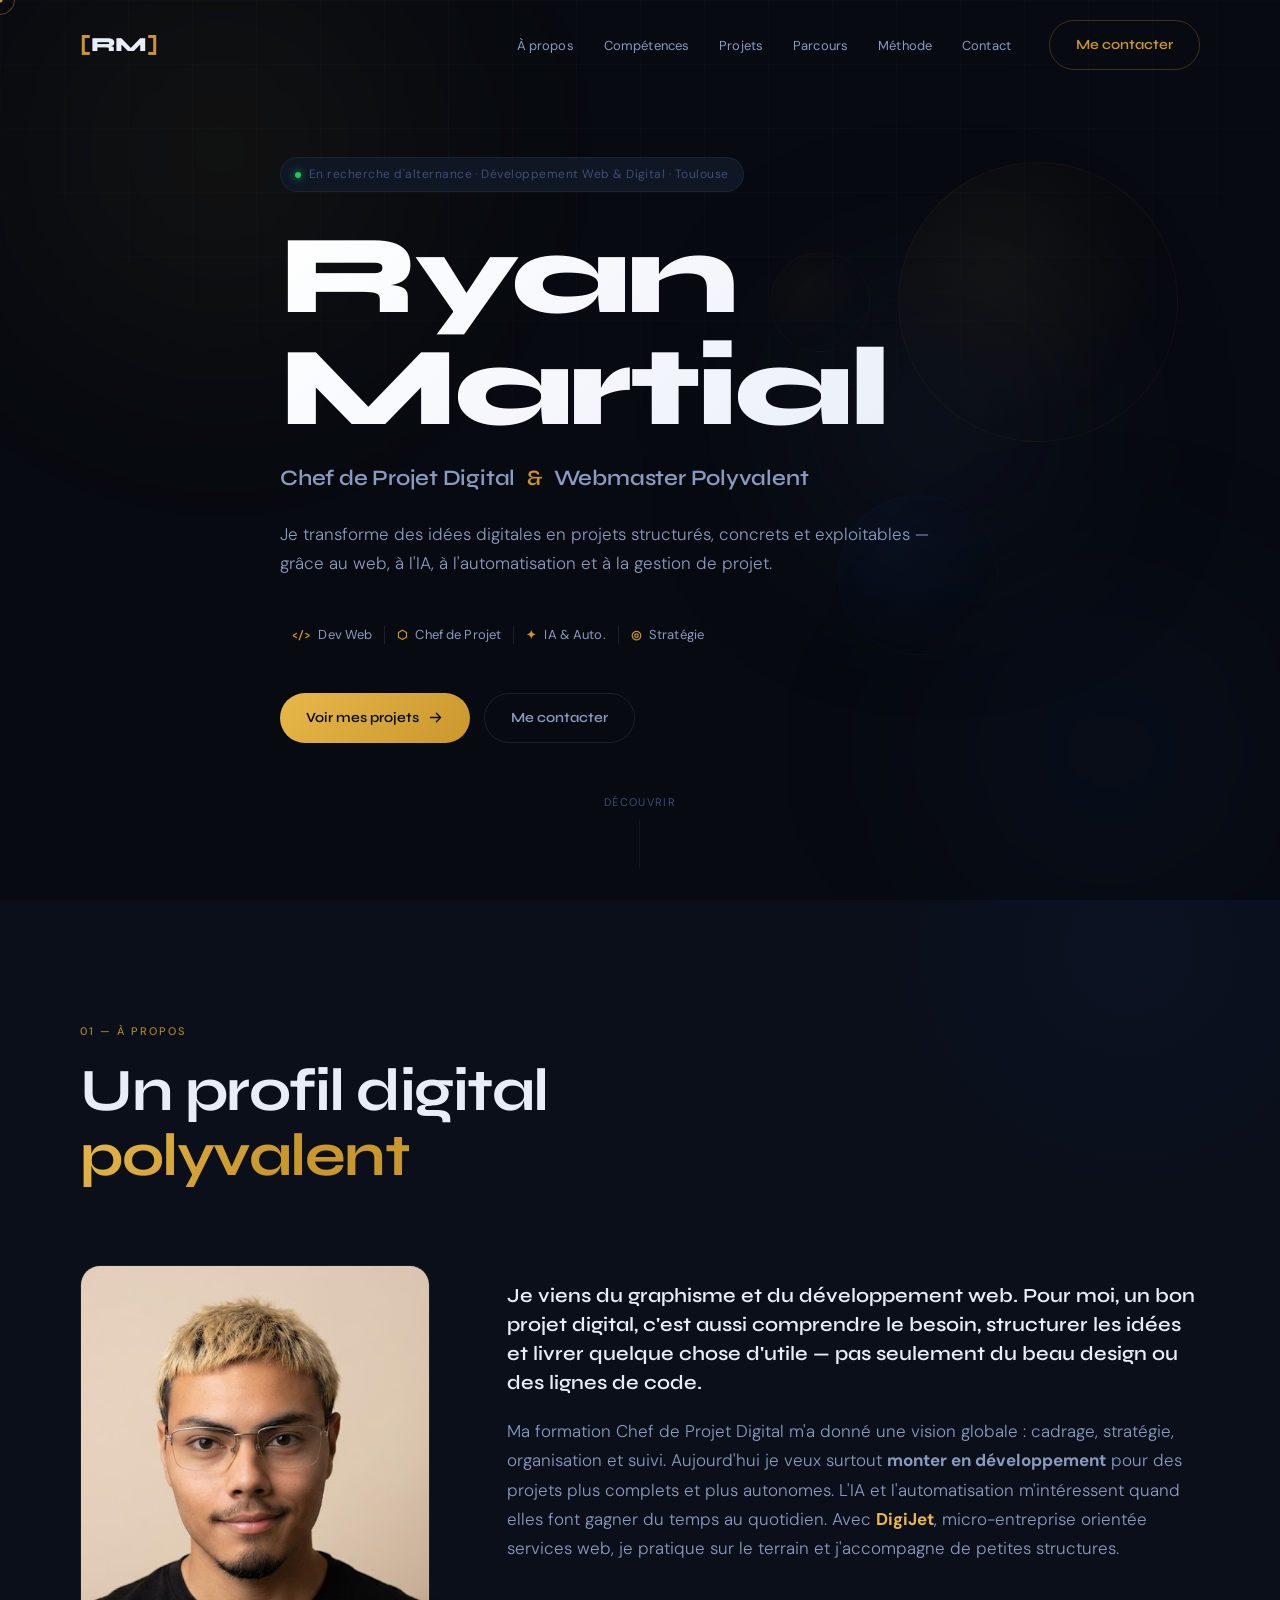
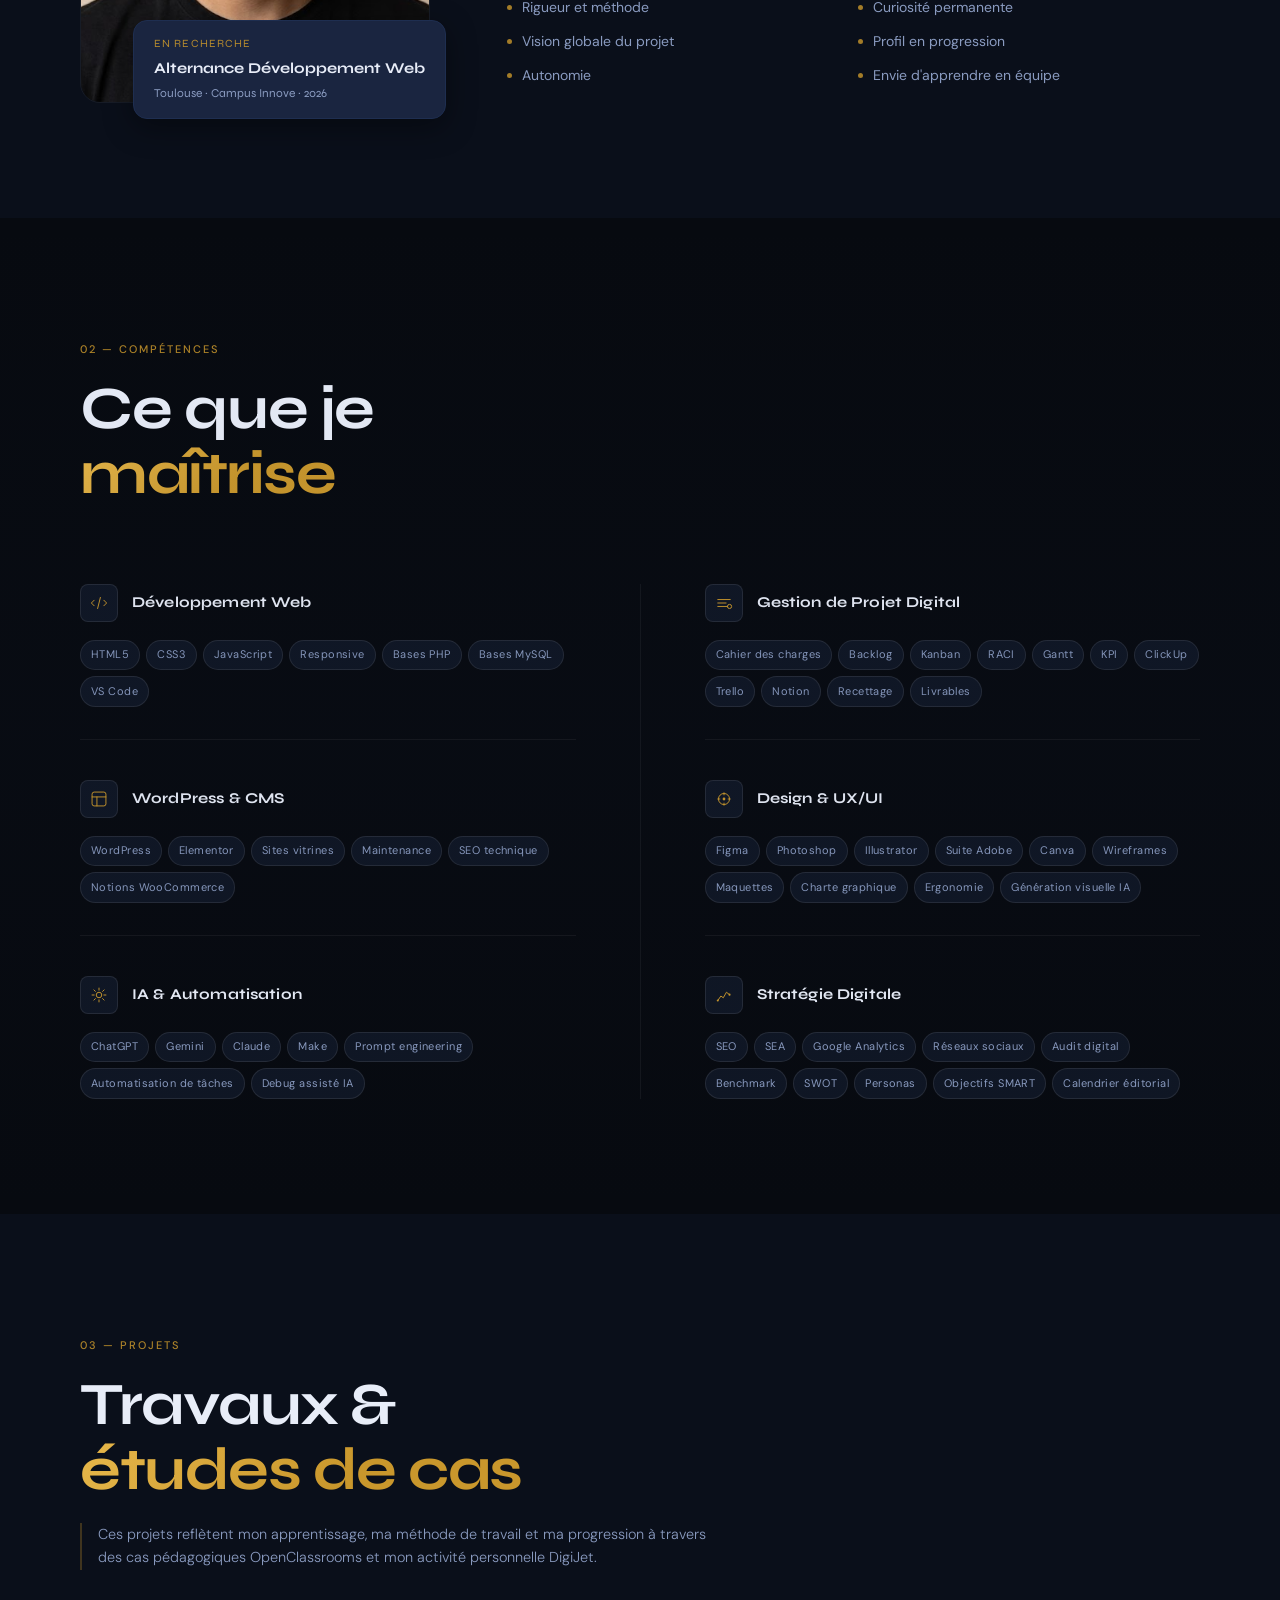
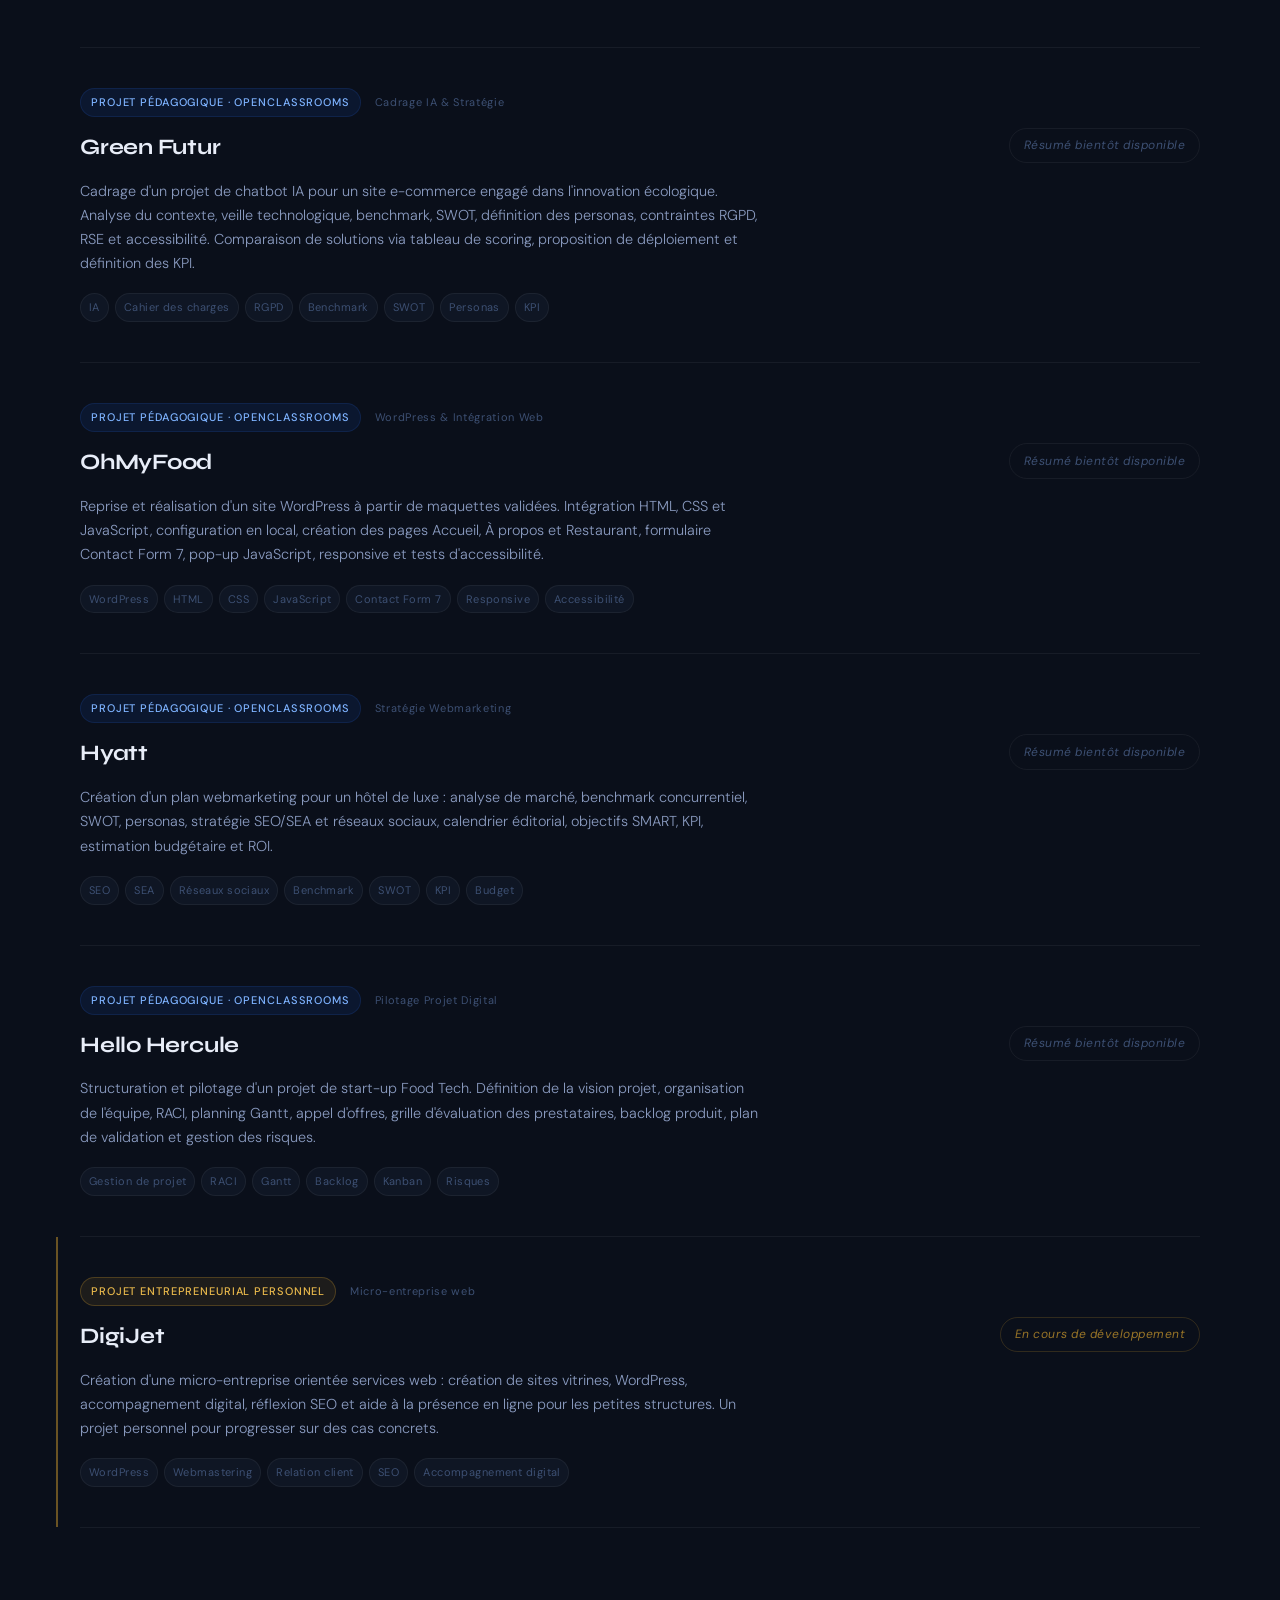
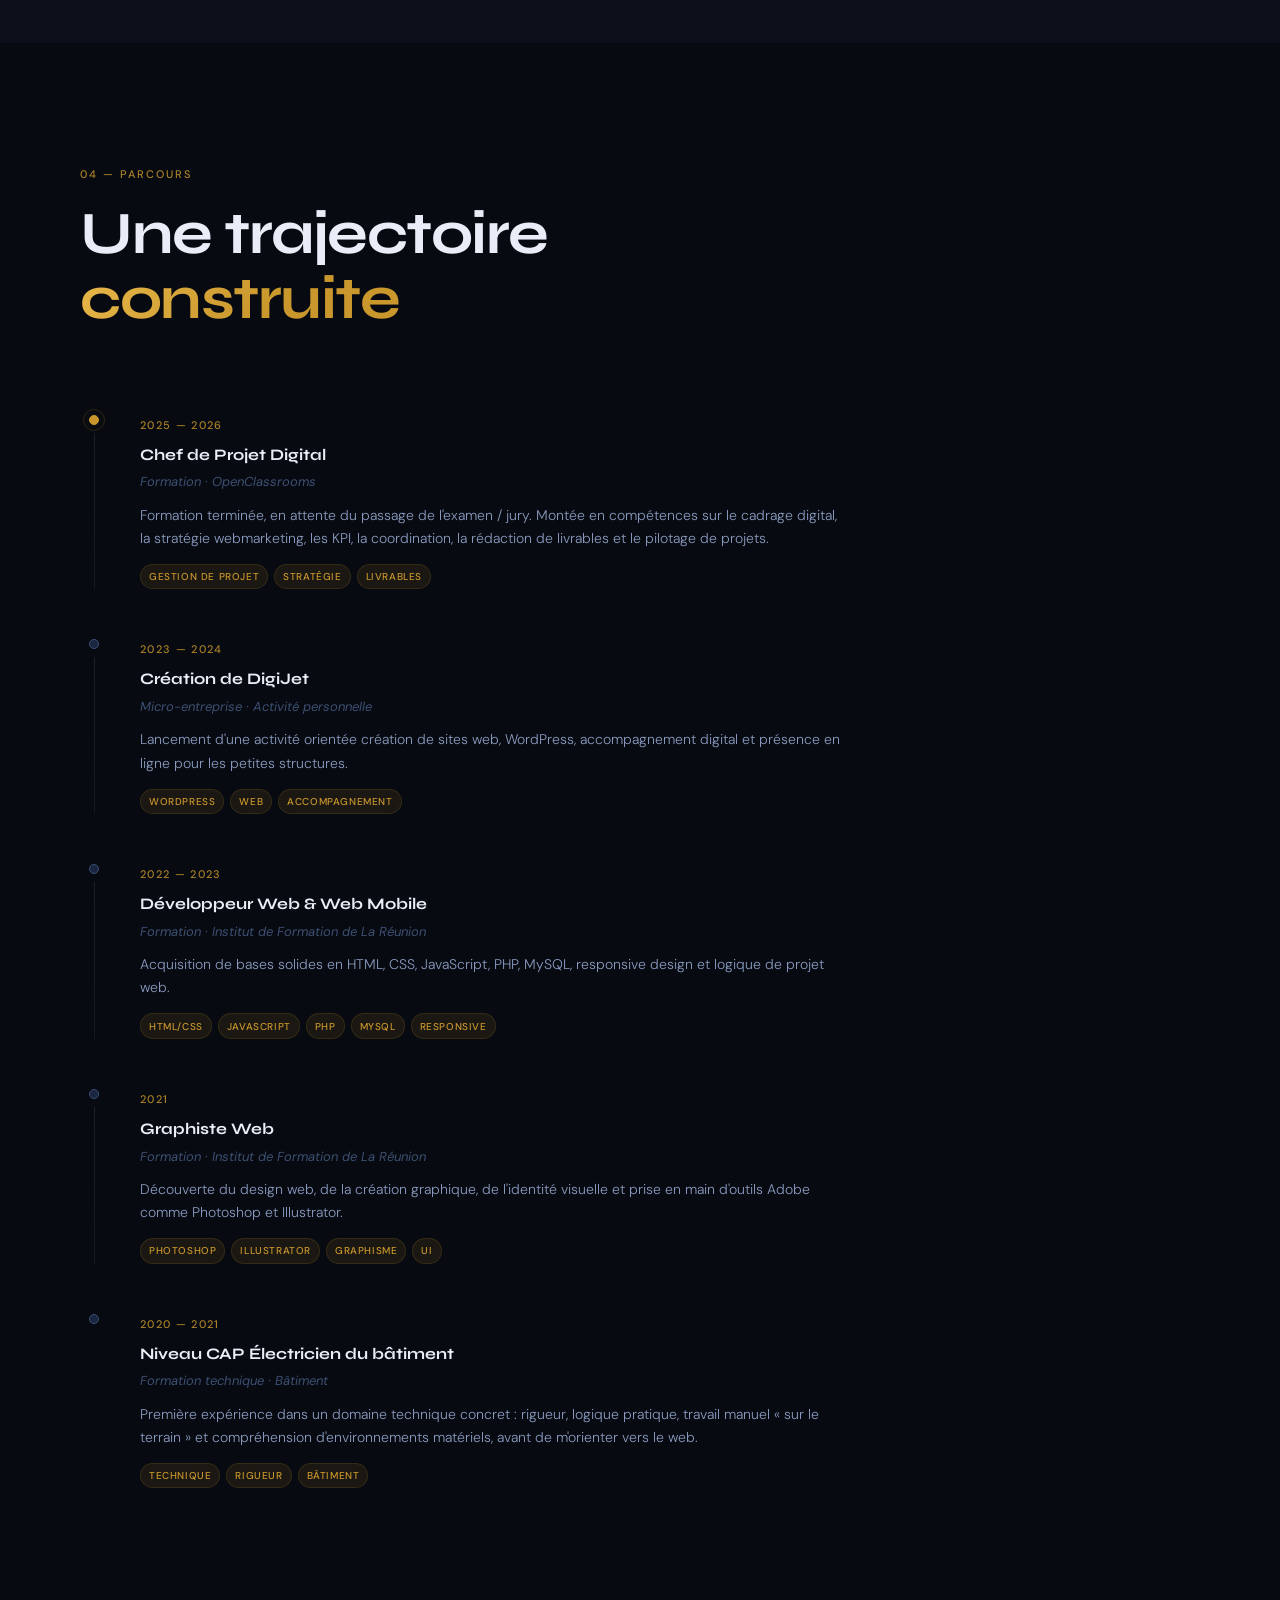
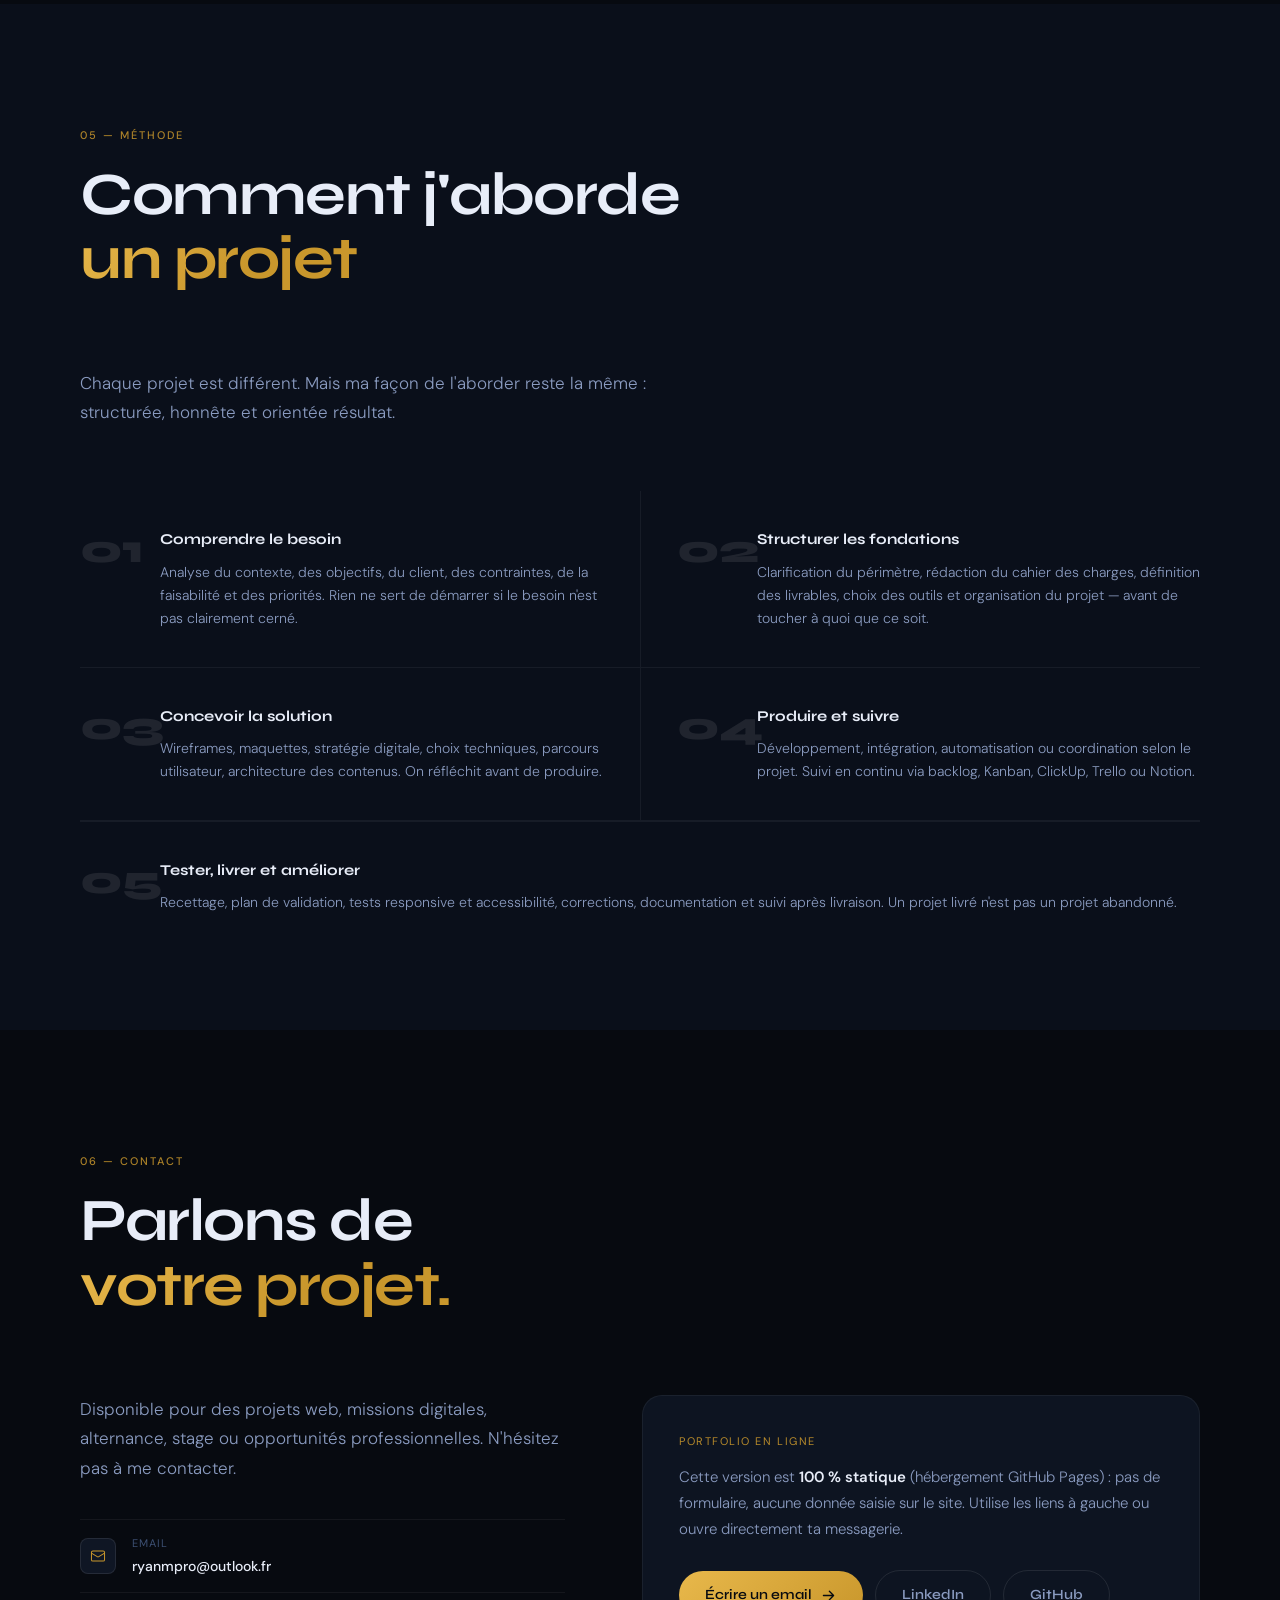
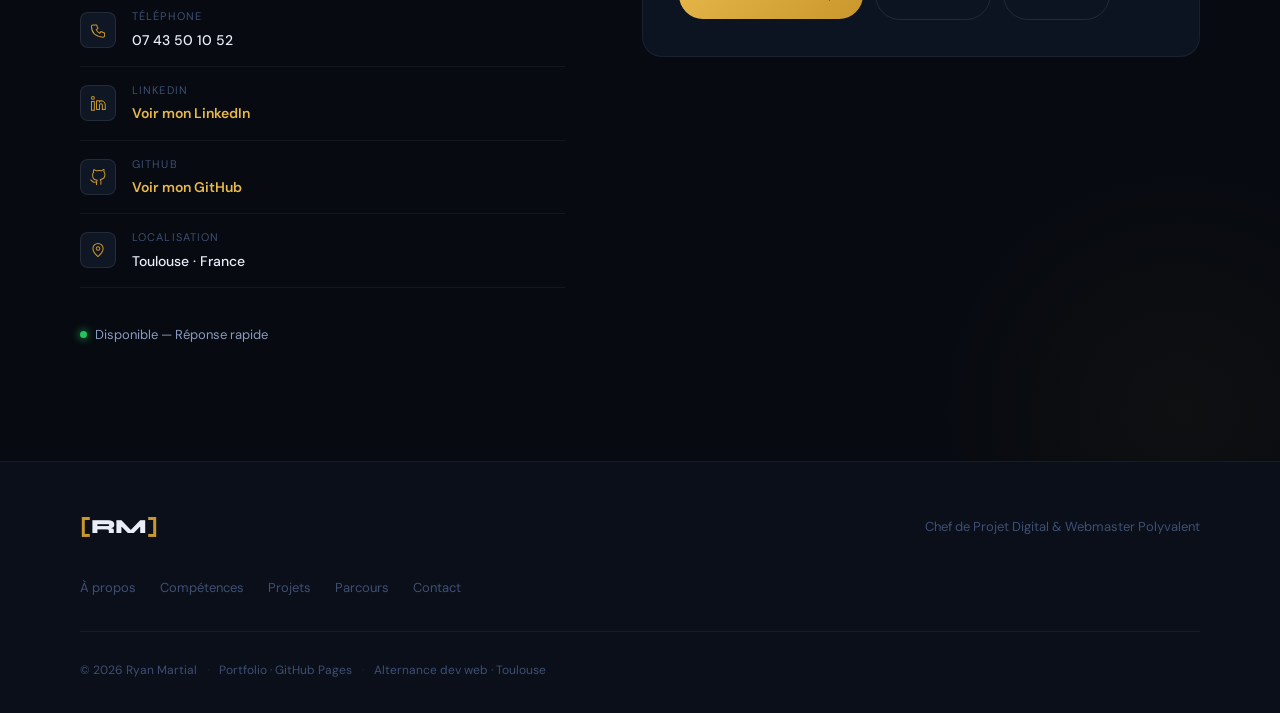
==== index.html @ 05ebf936 "Portfolio statique GitHub Pages" ====
<!DOCTYPE html>
<html lang="fr">
<head>
  <meta charset="UTF-8" />
  <meta name="viewport" content="width=device-width, initial-scale=1.0" />
  <meta name="description" content="Ryan Martial — Chef de Projet Digital & Webmaster Polyvalent. Web, WordPress, IA, automatisation et stratégie digitale." />
  <meta name="author" content="Ryan Martial" />
  <title>Ryan Martial — Chef de Projet Digital</title>

  <link rel="preconnect" href="https://fonts.googleapis.com" />
  <link rel="preconnect" href="https://fonts.gstatic.com" crossorigin />
  <link href="https://fonts.googleapis.com/css2?family=Syne:wght@400;600;700;800&family=DM+Sans:ital,opsz,wght@0,9..40,300;0,9..40,400;0,9..40,500;1,9..40,300&display=swap" rel="stylesheet" />

  <link rel="stylesheet" href="assets/css/style.css" />
</head>
<body>

  <!-- Curseur personnalisé -->
  <div class="cursor-dot" id="cursorDot"></div>
  <div class="cursor-ring" id="cursorRing"></div>

  <!-- Loader -->
  <div class="loader" id="loader">
    <div class="loader-inner">
      <span class="loader-initials">RM</span>
      <div class="loader-bar"><div class="loader-bar-fill"></div></div>
    </div>
  </div>

  <!-- ══ NAVIGATION ══════════════════════════════════════════════ -->
  <header class="header" id="header">
    <nav class="nav container">
      <a href="#hero" class="nav-logo">
        <span class="logo-bracket">[</span>RM<span class="logo-bracket">]</span>
      </a>
      <ul class="nav-links" id="navLinks">
        <li><a href="#about"    class="nav-link">À propos</a></li>
        <li><a href="#skills"   class="nav-link">Compétences</a></li>
        <li><a href="#projects" class="nav-link">Projets</a></li>
        <li><a href="#timeline" class="nav-link">Parcours</a></li>
        <li><a href="#method"   class="nav-link">Méthode</a></li>
        <li><a href="#contact"  class="nav-link">Contact</a></li>
      </ul>
      <a href="#contact" class="btn btn-outline nav-cta">Me contacter</a>
      <button class="nav-burger" id="navBurger" aria-label="Menu" aria-expanded="false">
        <span></span><span></span><span></span>
      </button>
    </nav>
  </header>

  <main>

    <!-- ══ HERO ═══════════════════════════════════════════════════ -->
    <section class="hero" id="hero">
      <div class="hero-bg">
        <div class="hero-grid"></div>
        <div class="hero-glow hero-glow--1"></div>
        <div class="hero-glow hero-glow--2"></div>
        <div class="hero-glow hero-glow--3"></div>
        <div class="hero-orbs">
          <div class="orb orb--1"></div>
          <div class="orb orb--2"></div>
          <div class="orb orb--3"></div>
        </div>
      </div>

      <div class="hero-content container">

        <div class="hero-tag reveal-up" data-delay="0">
          <span class="tag-dot"></span>
          En recherche d'alternance · Développement Web &amp; Digital · Toulouse
        </div>

        <h1 class="hero-title reveal-up" data-delay="100">
          <span class="hero-name">Ryan Martial</span>
        </h1>

        <p class="hero-subtitle reveal-up" data-delay="200">
          Chef de Projet Digital
          <span class="hero-amp">&amp;</span>
          Webmaster Polyvalent
        </p>

        <p class="hero-desc reveal-up" data-delay="300">
          Je transforme des idées digitales en projets structurés, concrets et exploitables —<br class="br-desktop" />
          grâce au web, à l'IA, à l'automatisation et à la gestion de projet.
        </p>

        <!-- Piliers — honnêtes, sans faux chiffres -->
        <div class="hero-pillars reveal-up" data-delay="400">
          <div class="pillar">
            <span class="pillar-icon">&lt;/&gt;</span>
            <span>Dev Web</span>
          </div>
          <div class="pillar-sep"></div>
          <div class="pillar">
            <span class="pillar-icon">⬡</span>
            <span>Chef de Projet</span>
          </div>
          <div class="pillar-sep"></div>
          <div class="pillar">
            <span class="pillar-icon">✦</span>
            <span>IA &amp; Auto.</span>
          </div>
          <div class="pillar-sep"></div>
          <div class="pillar">
            <span class="pillar-icon">◎</span>
            <span>Stratégie</span>
          </div>
        </div>

        <div class="hero-actions reveal-up" data-delay="500">
          <a href="#projects" class="btn btn-primary">
            <span>Voir mes projets</span>
            <svg viewBox="0 0 20 20" fill="none"><path d="M4 10h12M11 5l5 5-5 5" stroke="currentColor" stroke-width="1.5" stroke-linecap="round" stroke-linejoin="round"/></svg>
          </a>
          <a href="#contact" class="btn btn-ghost">Me contacter</a>
        </div>

      </div>

      <a href="#about" class="hero-scroll" aria-label="Défiler">
        <span class="scroll-label">Découvrir</span>
        <div class="scroll-line"><div class="scroll-dot"></div></div>
      </a>
    </section>

    <!-- ══ À PROPOS ════════════════════════════════════════════════ -->
    <section class="about section" id="about">
      <div class="container">

        <div class="section-header reveal-up">
          <span class="section-tag">01 — À propos</span>
          <h2 class="section-title">Un profil digital<br /><em>polyvalent</em></h2>
        </div>

        <div class="about-grid">

          <div class="about-visual reveal-left">
            <div class="about-img-frame">
              <img src="assets/img/image.png" alt="Ryan Martial" class="about-photo" />
              <!-- div class="about-img-placeholder" aria-hidden="true">
                <svg viewBox="0 0 80 80" fill="none"><circle cx="40" cy="30" r="14" stroke="currentColor" stroke-width="1.2"/><path d="M12 70c0-15.464 12.536-28 28-28s28 12.536 28 28" stroke="currentColor" stroke-width="1.2" stroke-linecap="round"/></svg>
                <span>Photo à venir</span>
              </div> -->
              <div class="about-badge">
                <span class="badge-label">En recherche</span>
                <span class="badge-main">Alternance Développement Web</span>
                <span class="badge-sub">Toulouse · Campus Innove · 2026</span>
              </div>
            </div>
          </div>

          <div class="about-content reveal-right">

            <p class="about-intro">
              Je viens du graphisme et du développement web. Pour moi, un bon projet digital, c'est aussi comprendre le besoin, structurer les idées et livrer quelque chose d'utile — pas seulement du beau design ou des lignes de code.
            </p>

            <p class="about-text">
              Ma formation Chef de Projet Digital m'a donné une vision globale : cadrage, stratégie, organisation et suivi. Aujourd'hui je veux surtout <strong>monter en développement</strong> pour des projets plus complets et plus autonomes. L'IA et l'automatisation m'intéressent quand elles font gagner du temps au quotidien. Avec <strong class="text-accent">DigiJet</strong>, micro-entreprise orientée services web, je pratique sur le terrain et j'accompagne de petites structures.
            </p>

            <div class="about-values">
              <div class="value-item"><span class="value-dot"></span><span>Rigueur et méthode</span></div>
              <div class="value-item"><span class="value-dot"></span><span>Curiosité permanente</span></div>
              <div class="value-item"><span class="value-dot"></span><span>Vision globale du projet</span></div>
              <div class="value-item"><span class="value-dot"></span><span>Profil en progression</span></div>
              <div class="value-item"><span class="value-dot"></span><span>Autonomie</span></div>
              <div class="value-item"><span class="value-dot"></span><span>Envie d'apprendre en équipe</span></div>
            </div>

          </div>
        </div>

      </div>
    </section>

    <!-- ══ COMPÉTENCES ═════════════════════════════════════════════ -->
    <section class="skills section" id="skills">
      <div class="container">

        <div class="section-header reveal-up">
          <span class="section-tag">02 — Compétences</span>
          <h2 class="section-title">Ce que je<br /><em>maîtrise</em></h2>
        </div>

        <div class="skills-layout">

          <div class="skills-col">

            <div class="skill-block reveal-up" data-delay="0">
              <div class="skill-block-head">
                <div class="skill-icon">
                  <svg viewBox="0 0 26 26" fill="none"><path d="M6 9l-4 4 4 4M20 9l4 4-4 4M15 5l-4 16" stroke="currentColor" stroke-width="1.4" stroke-linecap="round" stroke-linejoin="round"/></svg>
                </div>
                <h3>Développement Web</h3>
              </div>
              <div class="skill-tags">
                <span>HTML5</span><span>CSS3</span><span>JavaScript</span>
                <span>Responsive</span><span>Bases PHP</span><span>Bases MySQL</span><span>VS Code</span>
              </div>
            </div>

            <div class="skill-block reveal-up" data-delay="80">
              <div class="skill-block-head">
                <div class="skill-icon">
                  <svg viewBox="0 0 26 26" fill="none"><rect x="3" y="3" width="20" height="20" rx="3" stroke="currentColor" stroke-width="1.4"/><path d="M3 10h20M10 10v13" stroke="currentColor" stroke-width="1.4" stroke-linecap="round"/></svg>
                </div>
                <h3>WordPress &amp; CMS</h3>
              </div>
              <div class="skill-tags">
                <span>WordPress</span><span>Elementor</span><span>Sites vitrines</span>
                <span>Maintenance</span><span>SEO technique</span><span>Notions WooCommerce</span>
              </div>
            </div>

            <div class="skill-block reveal-up" data-delay="160">
              <div class="skill-block-head">
                <div class="skill-icon">
                  <svg viewBox="0 0 26 26" fill="none"><circle cx="13" cy="13" r="4" stroke="currentColor" stroke-width="1.4"/><path d="M13 3v3M13 20v3M3 13h3M20 13h3M5.64 5.64l2.12 2.12M18.24 18.24l2.12 2.12M5.64 20.36l2.12-2.12M18.24 7.76l2.12-2.12" stroke="currentColor" stroke-width="1.4" stroke-linecap="round"/></svg>
                </div>
                <h3>IA &amp; Automatisation</h3>
              </div>
              <div class="skill-tags">
                <span>ChatGPT</span><span>Gemini</span><span>Claude</span>
                <span>Make</span><span>Prompt engineering</span>
                <span>Automatisation de tâches</span><span>Debug assisté IA</span>
              </div>
            </div>

          </div>

          <div class="skills-divider" aria-hidden="true"></div>

          <div class="skills-col">

            <div class="skill-block reveal-up" data-delay="60">
              <div class="skill-block-head">
                <div class="skill-icon">
                  <svg viewBox="0 0 26 26" fill="none"><path d="M4 8h18M4 13h12M4 18h14" stroke="currentColor" stroke-width="1.4" stroke-linecap="round"/><circle cx="21" cy="18" r="3" stroke="currentColor" stroke-width="1.4"/></svg>
                </div>
                <h3>Gestion de Projet Digital</h3>
              </div>
              <div class="skill-tags">
                <span>Cahier des charges</span><span>Backlog</span><span>Kanban</span>
                <span>RACI</span><span>Gantt</span><span>KPI</span>
                <span>ClickUp</span><span>Trello</span><span>Notion</span>
                <span>Recettage</span><span>Livrables</span>
              </div>
            </div>

            <div class="skill-block reveal-up" data-delay="140">
              <div class="skill-block-head">
                <div class="skill-icon">
                  <svg viewBox="0 0 26 26" fill="none"><circle cx="13" cy="13" r="8" stroke="currentColor" stroke-width="1.4"/><path d="M13 4v3M13 19v3M4 13h3M19 13h3" stroke="currentColor" stroke-width="1.4" stroke-linecap="round"/><circle cx="13" cy="13" r="2" fill="currentColor"/></svg>
                </div>
                <h3>Design &amp; UX/UI</h3>
              </div>
              <div class="skill-tags">
                <span>Figma</span><span>Photoshop</span><span>Illustrator</span>
                <span>Suite Adobe</span><span>Canva</span><span>Wireframes</span>
                <span>Maquettes</span><span>Charte graphique</span>
                <span>Ergonomie</span><span>Génération visuelle IA</span>
              </div>
            </div>

            <div class="skill-block reveal-up" data-delay="220">
              <div class="skill-block-head">
                <div class="skill-icon">
                  <svg viewBox="0 0 26 26" fill="none"><path d="M4 21l4.5-6.5 3.5 2.5 4.5-8 4.5 3.5" stroke="currentColor" stroke-width="1.4" stroke-linecap="round" stroke-linejoin="round"/><circle cx="4" cy="21" r="1.5" fill="currentColor"/><circle cx="21" cy="12.5" r="1.5" fill="currentColor"/></svg>
                </div>
                <h3>Stratégie Digitale</h3>
              </div>
              <div class="skill-tags">
                <span>SEO</span><span>SEA</span><span>Google Analytics</span>
                <span>Réseaux sociaux</span><span>Audit digital</span>
                <span>Benchmark</span><span>SWOT</span><span>Personas</span>
                <span>Objectifs SMART</span><span>Calendrier éditorial</span>
              </div>
            </div>

          </div>
        </div>

      </div>
    </section>

    <!-- ══ PROJETS ═════════════════════════════════════════════════ -->
    <section class="projects section" id="projects">
      <div class="container">

        <div class="section-header reveal-up">
          <span class="section-tag">03 — Projets</span>
          <h2 class="section-title">Travaux &amp;<br /><em>études de cas</em></h2>
          <p class="section-note">
            Ces projets reflètent mon apprentissage, ma méthode de travail et ma progression à travers des cas pédagogiques OpenClassrooms et mon activité personnelle DigiJet.
          </p>
        </div>

        <div class="projects-list">

          <!-- Green Futur -->
          <article class="project-item reveal-up" data-delay="0">
            <div class="project-item-left">
              <div class="project-item-meta">
                <span class="project-badge">Projet pédagogique · OpenClassrooms</span>
                <span class="project-type-label">Cadrage IA &amp; Stratégie</span>
              </div>
              <h3 class="project-item-title">Green Futur</h3>
              <p class="project-item-desc">
                Cadrage d'un projet de chatbot IA pour un site e-commerce engagé dans l'innovation écologique. Analyse du contexte, veille technologique, benchmark, SWOT, définition des personas, contraintes RGPD, RSE et accessibilité. Comparaison de solutions via tableau de scoring, proposition de déploiement et définition des KPI.
              </p>
              <div class="project-skills">
                <span>IA</span><span>Cahier des charges</span><span>RGPD</span>
                <span>Benchmark</span><span>SWOT</span><span>Personas</span><span>KPI</span>
              </div>
            </div>
            <div class="project-item-right">
              <span class="btn-soon">Résumé bientôt disponible</span>
            </div>
          </article>

          <!-- OhMyFood -->
          <article class="project-item reveal-up" data-delay="60">
            <div class="project-item-left">
              <div class="project-item-meta">
                <span class="project-badge">Projet pédagogique · OpenClassrooms</span>
                <span class="project-type-label">WordPress &amp; Intégration Web</span>
              </div>
              <h3 class="project-item-title">OhMyFood</h3>
              <p class="project-item-desc">
                Reprise et réalisation d'un site WordPress à partir de maquettes validées. Intégration HTML, CSS et JavaScript, configuration en local, création des pages Accueil, À propos et Restaurant, formulaire Contact Form 7, pop-up JavaScript, responsive et tests d'accessibilité.
              </p>
              <div class="project-skills">
                <span>WordPress</span><span>HTML</span><span>CSS</span>
                <span>JavaScript</span><span>Contact Form 7</span>
                <span>Responsive</span><span>Accessibilité</span>
              </div>
            </div>
            <div class="project-item-right">
              <span class="btn-soon">Résumé bientôt disponible</span>
            </div>
          </article>

          <!-- Hyatt -->
          <article class="project-item reveal-up" data-delay="120">
            <div class="project-item-left">
              <div class="project-item-meta">
                <span class="project-badge">Projet pédagogique · OpenClassrooms</span>
                <span class="project-type-label">Stratégie Webmarketing</span>
              </div>
              <h3 class="project-item-title">Hyatt</h3>
              <p class="project-item-desc">
                Création d'un plan webmarketing pour un hôtel de luxe : analyse de marché, benchmark concurrentiel, SWOT, personas, stratégie SEO/SEA et réseaux sociaux, calendrier éditorial, objectifs SMART, KPI, estimation budgétaire et ROI.
              </p>
              <div class="project-skills">
                <span>SEO</span><span>SEA</span><span>Réseaux sociaux</span>
                <span>Benchmark</span><span>SWOT</span><span>KPI</span><span>Budget</span>
              </div>
            </div>
            <div class="project-item-right">
              <span class="btn-soon">Résumé bientôt disponible</span>
            </div>
          </article>

          <!-- Hello Hercule -->
          <article class="project-item reveal-up" data-delay="180">
            <div class="project-item-left">
              <div class="project-item-meta">
                <span class="project-badge">Projet pédagogique · OpenClassrooms</span>
                <span class="project-type-label">Pilotage Projet Digital</span>
              </div>
              <h3 class="project-item-title">Hello Hercule</h3>
              <p class="project-item-desc">
                Structuration et pilotage d'un projet de start-up Food Tech. Définition de la vision projet, organisation de l'équipe, RACI, planning Gantt, appel d'offres, grille d'évaluation des prestataires, backlog produit, plan de validation et gestion des risques.
              </p>
              <div class="project-skills">
                <span>Gestion de projet</span><span>RACI</span><span>Gantt</span>
                <span>Backlog</span><span>Kanban</span><span>Risques</span>
              </div>
            </div>
            <div class="project-item-right">
              <span class="btn-soon">Résumé bientôt disponible</span>
            </div>
          </article>

          <!-- DigiJet -->
          <article class="project-item project-item--accent reveal-up" data-delay="240">
            <div class="project-item-left">
              <div class="project-item-meta">
                <span class="project-badge project-badge--gold">Projet entrepreneurial personnel</span>
                <span class="project-type-label">Micro-entreprise web</span>
              </div>
              <h3 class="project-item-title">DigiJet</h3>
              <p class="project-item-desc">
                Création d'une micro-entreprise orientée services web : création de sites vitrines, WordPress, accompagnement digital, réflexion SEO et aide à la présence en ligne pour les petites structures. Un projet personnel pour progresser sur des cas concrets.
              </p>
              <div class="project-skills">
                <span>WordPress</span><span>Webmastering</span><span>Relation client</span>
                <span>SEO</span><span>Accompagnement digital</span>
              </div>
            </div>
            <div class="project-item-right">
              <span class="btn-soon btn-soon--gold">En cours de développement</span>
            </div>
          </article>

        </div>
      </div>
    </section>

    <!-- ══ PARCOURS ════════════════════════════════════════════════ -->
    <section class="timeline-section section" id="timeline">
      <div class="container">

        <div class="section-header reveal-up">
          <span class="section-tag">04 — Parcours</span>
          <h2 class="section-title">Une trajectoire<br /><em>construite</em></h2>
        </div>

        <div class="timeline">

          <div class="timeline-item reveal-up" data-delay="0">
            <div class="timeline-marker">
              <div class="timeline-dot tl-active"></div>
              <div class="timeline-line"></div>
            </div>
            <div class="timeline-content">
              <span class="timeline-date">2025 — 2026</span>
              <h3 class="timeline-title">Chef de Projet Digital</h3>
              <p class="timeline-org">Formation · OpenClassrooms</p>
              <p class="timeline-desc">Formation terminée, en attente du passage de l'examen / jury. Montée en compétences sur le cadrage digital, la stratégie webmarketing, les KPI, la coordination, la rédaction de livrables et le pilotage de projets.</p>
              <div class="timeline-tags"><span>Gestion de projet</span><span>Stratégie</span><span>Livrables</span></div>
            </div>
          </div>

          <div class="timeline-item reveal-up" data-delay="60">
            <div class="timeline-marker">
              <div class="timeline-dot"></div>
              <div class="timeline-line"></div>
            </div>
            <div class="timeline-content">
              <span class="timeline-date">2023 — 2024</span>
              <h3 class="timeline-title">Création de DigiJet</h3>
              <p class="timeline-org">Micro-entreprise · Activité personnelle</p>
              <p class="timeline-desc">Lancement d'une activité orientée création de sites web, WordPress, accompagnement digital et présence en ligne pour les petites structures.</p>
              <div class="timeline-tags"><span>WordPress</span><span>Web</span><span>Accompagnement</span></div>
            </div>
          </div>

          <div class="timeline-item reveal-up" data-delay="120">
            <div class="timeline-marker">
              <div class="timeline-dot"></div>
              <div class="timeline-line"></div>
            </div>
            <div class="timeline-content">
              <span class="timeline-date">2022 — 2023</span>
              <h3 class="timeline-title">Développeur Web &amp; Web Mobile</h3>
              <p class="timeline-org">Formation · Institut de Formation de La Réunion</p>
              <p class="timeline-desc">Acquisition de bases solides en HTML, CSS, JavaScript, PHP, MySQL, responsive design et logique de projet web.</p>
              <div class="timeline-tags"><span>HTML/CSS</span><span>JavaScript</span><span>PHP</span><span>MySQL</span><span>Responsive</span></div>
            </div>
          </div>

          <div class="timeline-item reveal-up" data-delay="180">
            <div class="timeline-marker">
              <div class="timeline-dot"></div>
              <div class="timeline-line"></div>
            </div>
            <div class="timeline-content">
              <span class="timeline-date">2021</span>
              <h3 class="timeline-title">Graphiste Web</h3>
              <p class="timeline-org">Formation · Institut de Formation de La Réunion</p>
              <p class="timeline-desc">Découverte du design web, de la création graphique, de l'identité visuelle et prise en main d'outils Adobe comme Photoshop et Illustrator.</p>
              <div class="timeline-tags"><span>Photoshop</span><span>Illustrator</span><span>Graphisme</span><span>UI</span></div>
            </div>
          </div>

          <div class="timeline-item reveal-up" data-delay="240">
            <div class="timeline-marker">
              <div class="timeline-dot"></div>
            </div>
            <div class="timeline-content">
              <span class="timeline-date">2020 — 2021</span>
              <h3 class="timeline-title">Niveau CAP Électricien du bâtiment</h3>
              <p class="timeline-org">Formation technique · Bâtiment</p>
              <p class="timeline-desc">Première expérience dans un domaine technique concret : rigueur, logique pratique, travail manuel « sur le terrain » et compréhension d'environnements matériels, avant de m'orienter vers le web.</p>
              <div class="timeline-tags"><span>Technique</span><span>Rigueur</span><span>Bâtiment</span></div>
            </div>
          </div>

        </div>
      </div>
    </section>

    <!-- ══ MÉTHODE ═════════════════════════════════════════════════ -->
    <section class="method section" id="method">
      <div class="container">

        <div class="section-header reveal-up">
          <span class="section-tag">05 — Méthode</span>
          <h2 class="section-title">Comment j'aborde<br /><em>un projet</em></h2>
        </div>

        <p class="method-intro reveal-up">
          Chaque projet est différent. Mais ma façon de l'aborder reste la même : structurée, honnête et orientée résultat.
        </p>

        <div class="method-steps">

          <div class="method-step reveal-up" data-delay="0">
            <div class="step-num">01</div>
            <div class="step-body">
              <h3>Comprendre le besoin</h3>
              <p>Analyse du contexte, des objectifs, du client, des contraintes, de la faisabilité et des priorités. Rien ne sert de démarrer si le besoin n'est pas clairement cerné.</p>
            </div>
          </div>

          <div class="method-step reveal-up" data-delay="80">
            <div class="step-num">02</div>
            <div class="step-body">
              <h3>Structurer les fondations</h3>
              <p>Clarification du périmètre, rédaction du cahier des charges, définition des livrables, choix des outils et organisation du projet — avant de toucher à quoi que ce soit.</p>
            </div>
          </div>

          <div class="method-step reveal-up" data-delay="160">
            <div class="step-num">03</div>
            <div class="step-body">
              <h3>Concevoir la solution</h3>
              <p>Wireframes, maquettes, stratégie digitale, choix techniques, parcours utilisateur, architecture des contenus. On réfléchit avant de produire.</p>
            </div>
          </div>

          <div class="method-step reveal-up" data-delay="240">
            <div class="step-num">04</div>
            <div class="step-body">
              <h3>Produire et suivre</h3>
              <p>Développement, intégration, automatisation ou coordination selon le projet. Suivi en continu via backlog, Kanban, ClickUp, Trello ou Notion.</p>
            </div>
          </div>

          <div class="method-step reveal-up" data-delay="320">
            <div class="step-num">05</div>
            <div class="step-body">
              <h3>Tester, livrer et améliorer</h3>
              <p>Recettage, plan de validation, tests responsive et accessibilité, corrections, documentation et suivi après livraison. Un projet livré n'est pas un projet abandonné.</p>
            </div>
          </div>

        </div>
      </div>
    </section>

    <!-- ══ CONTACT ══════════════════════════════════════════════════ -->
    <section class="contact section" id="contact">
      <div class="container">

        <div class="section-header reveal-up">
          <span class="section-tag">06 — Contact</span>
          <h2 class="section-title">Parlons de<br /><em>votre projet.</em></h2>
        </div>

        <div class="contact-grid">

          <div class="contact-info reveal-left">

            <p class="contact-intro">
              Disponible pour des projets web, missions digitales, alternance, stage ou opportunités professionnelles. N'hésitez pas à me contacter.
            </p>

            <div class="contact-links">

              <a href="mailto:ryanmpro@outlook.fr" class="contact-link-item contact-link-clickable">
                <div class="contact-link-icon">
                  <svg viewBox="0 0 22 22" fill="none"><path d="M2 7l7.89 4.94a2 2 0 002.22 0L20 7M4 18h14a2 2 0 002-2V6a2 2 0 00-2-2H4a2 2 0 00-2 2v10a2 2 0 002 2z" stroke="currentColor" stroke-width="1.4" stroke-linecap="round" stroke-linejoin="round"/></svg>
                </div>
                <div>
                  <span class="contact-link-label">Email</span>
                  <span class="contact-link-value">ryanmpro@outlook.fr</span>
                </div>
              </a>

              <a href="tel:+33743501052" class="contact-link-item contact-link-clickable">
                <div class="contact-link-icon">
                  <svg viewBox="0 0 22 22" fill="none"><path d="M5 4h4l2 5-2.5 1.5a11 11 0 005 5L15 13l5 2v4a2 2 0 01-2 2C6.93 20 2 15.07 2 6a2 2 0 012-2z" stroke="currentColor" stroke-width="1.4" stroke-linecap="round" stroke-linejoin="round"/></svg>
                </div>
                <div>
                  <span class="contact-link-label">Téléphone</span>
                  <span class="contact-link-value">07 43 50 10 52</span>
                </div>
              </a>

              <a href="https://www.linkedin.com/in/ryan-martial-40b097372/" class="contact-link-item contact-link-clickable" target="_blank" rel="noopener noreferrer">
                <div class="contact-link-icon">
                  <svg viewBox="0 0 22 22" fill="none"><path d="M15 8a6 6 0 016 6v6h-4v-6a2 2 0 00-4 0v6H9V8h4v1.5A4 4 0 0115 8zM2 9h4v12H2zM4 6a2 2 0 100-4 2 2 0 000 4z" stroke="currentColor" stroke-width="1.4" stroke-linecap="round" stroke-linejoin="round"/></svg>
                </div>
                <div>
                  <span class="contact-link-label">LinkedIn</span>
                  <span class="contact-link-value contact-link-external">Voir mon LinkedIn</span>
                </div>
              </a>

              <a href="https://github.com/RyanJPM" class="contact-link-item contact-link-clickable" target="_blank" rel="noopener noreferrer">
                <div class="contact-link-icon">
                  <svg viewBox="0 0 22 22" fill="none"><path d="M8 18c-5 1.5-5-2.5-7-3m14 6v-3.87a3.37 3.37 0 00-.94-2.61c3.14-.35 6.44-1.54 6.44-7a5.44 5.44 0 00-1.5-3.78 5.07 5.07 0 00-.09-3.77S18.73.65 16 2.48a13.38 13.38 0 00-7 0C6.27.65 5.09 1 5.09 1A5.07 5.07 0 005 4.77a5.44 5.44 0 00-1.5 3.78c0 5.42 3.3 6.61 6.44 7A3.37 3.37 0 009 18.13V22" stroke="currentColor" stroke-width="1.4" stroke-linecap="round" stroke-linejoin="round"/></svg>
                </div>
                <div>
                  <span class="contact-link-label">GitHub</span>
                  <span class="contact-link-value contact-link-external">Voir mon GitHub</span>
                </div>
              </a>

              <div class="contact-link-item">
                <div class="contact-link-icon">
                  <svg viewBox="0 0 22 22" fill="none"><path d="M11 2C7.13 2 4 5.13 4 9c0 5.25 7 11 7 11s7-5.75 7-11c0-3.87-3.13-7-7-7z" stroke="currentColor" stroke-width="1.4" stroke-linecap="round"/><circle cx="11" cy="9" r="2.5" stroke="currentColor" stroke-width="1.4"/></svg>
                </div>
                <div>
                  <span class="contact-link-label">Localisation</span>
                  <span class="contact-link-value">Toulouse · France</span>
                </div>
              </div>

            </div>

            <div class="contact-availability">
              <span class="avail-dot"></span>
              <span>Disponible — Réponse rapide</span>
            </div>

          </div>

          <aside class="contact-cta reveal-right" aria-label="Accès rapide">
            <div class="contact-cta-inner">
              <p class="contact-cta-kicker">Portfolio en ligne</p>
              <p class="contact-cta-text">
                Cette version est <strong>100 % statique</strong> (hébergement GitHub Pages) : pas de formulaire, aucune donnée saisie sur le site. Utilise les liens à gauche ou ouvre directement ta messagerie.
              </p>
              <div class="contact-cta-actions">
                <a href="mailto:ryanmpro@outlook.fr" class="btn btn-primary">
                  <span>Écrire un email</span>
                  <svg viewBox="0 0 20 20" fill="none"><path d="M4 10h12M11 5l5 5-5 5" stroke="currentColor" stroke-width="1.5" stroke-linecap="round" stroke-linejoin="round"/></svg>
                </a>
                <a href="https://www.linkedin.com/in/ryan-martial-40b097372/" class="btn btn-ghost" target="_blank" rel="noopener noreferrer">LinkedIn</a>
                <a href="https://github.com/RyanJPM" class="btn btn-ghost" target="_blank" rel="noopener noreferrer">GitHub</a>
              </div>
            </div>
          </aside>

        </div>
      </div>
    </section>

  </main>

  <!-- ══ FOOTER ══════════════════════════════════════════════════ -->
  <footer class="footer">
    <div class="container">
      <div class="footer-inner">
        <div class="footer-brand">
          <a href="#hero" class="nav-logo">
            <span class="logo-bracket">[</span>RM<span class="logo-bracket">]</span>
          </a>
          <p>Chef de Projet Digital &amp; Webmaster Polyvalent</p>
        </div>
        <nav class="footer-nav" aria-label="Navigation secondaire">
          <a href="#about">À propos</a>
          <a href="#skills">Compétences</a>
          <a href="#projects">Projets</a>
          <a href="#timeline">Parcours</a>
          <a href="#contact">Contact</a>
        </nav>
        <div class="footer-bottom">
          <span>© 2026 Ryan Martial</span>
          <span class="footer-sep" aria-hidden="true">·</span>
          <span>Portfolio · GitHub Pages</span>
          <span class="footer-sep" aria-hidden="true">·</span>
          <span>Alternance dev web · Toulouse</span>
        </div>
      </div>
    </div>
  </footer>

  <script src="assets/js/script.js"></script>
</body>
</html>
---- assets/css/style.css ----
/* ═══════════════════════════════════════════════════════════════
   RYAN MARTIAL — PORTFOLIO v2
   style.css — Design sombre premium, bleu nuit + or subtil
   ═══════════════════════════════════════════════════════════════ */

/* ─── VARIABLES ──────────────────────────────────────────────── */
:root {
  /* Fond : noir bleuté profond */
  --bg-base:       #070a10;
  --bg-surface:    #0a0f1a;
  --bg-elevated:   #0f1624;
  --bg-card:       #0d1421;
  --bg-card-hover: #121a2b;

  /* Bleu nuit luxueux — nouvelle couleur structurante */
  --navy:          #1a2540;
  --navy-mid:      #1e2e50;
  --blue-elec:     #2563eb;
  --blue-dim:      rgba(37, 99, 235, 0.10);
  --blue-glow:     rgba(37, 99, 235, 0.20);

  /* Or subtil — accent principal */
  --gold:          #c9972c;
  --gold-light:    #e8b84b;
  --gold-dim:      rgba(201, 151, 44, 0.10);
  --gold-glow:     rgba(201, 151, 44, 0.18);

  /* Texte */
  --text-primary:  #e8edf8;
  --text-secondary:#8a9bc0;
  --text-muted:    #3d5073;

  /* Bordures */
  --border:        rgba(255, 255, 255, 0.055);
  --border-mid:    rgba(255, 255, 255, 0.09);
  --border-gold:   rgba(201, 151, 44, 0.28);

  /* Typo */
  --font-display:  'Syne', sans-serif;
  --font-body:     'DM Sans', sans-serif;

  /* Espacement */
  --section-py:    clamp(5rem, 9vw, 9rem);
  --container-max: 1200px;
  --container-px:  clamp(1.25rem, 5vw, 2.5rem);

  /* Effets */
  --radius-sm:   8px;
  --radius-md:   14px;
  --radius-lg:   20px;
  --shadow-card: 0 4px 32px rgba(0, 0, 0, 0.45);
  --ease:        cubic-bezier(0.4, 0, 0.2, 1);
  --transition:  0.3s var(--ease);
}

/* ─── RESET ──────────────────────────────────────────────────── */
*, *::before, *::after { box-sizing: border-box; margin: 0; padding: 0; }
html { scroll-behavior: smooth; scroll-padding-top: 5rem; }
body {
  font-family: var(--font-body);
  font-size: clamp(0.9375rem, 1.4vw, 1.0625rem);
  line-height: 1.72;
  color: var(--text-primary);
  background: var(--bg-base);
  -webkit-font-smoothing: antialiased;
  overflow-x: hidden;
}
img, svg { display: block; max-width: 100%; }
a { color: inherit; text-decoration: none; }
button { font-family: var(--font-body); cursor: pointer; border: none; background: none; }
ul { list-style: none; }
::selection { background: var(--gold-dim); color: var(--text-primary); }

/* ─── SCROLLBAR ──────────────────────────────────────────────── */
::-webkit-scrollbar { width: 5px; }
::-webkit-scrollbar-track { background: var(--bg-base); }
::-webkit-scrollbar-thumb { background: var(--navy); border-radius: 3px; }
::-webkit-scrollbar-thumb:hover { background: var(--navy-mid); }

/* ─── CURSEUR ────────────────────────────────────────────────── */
.cursor-dot, .cursor-ring {
  position: fixed;
  top: 0; left: 0;
  pointer-events: none;
  z-index: 9999;
  border-radius: 50%;
  transform: translate(-50%, -50%);
}
.cursor-dot {
  width: 5px; height: 5px;
  background: var(--gold);
}
.cursor-ring {
  width: 30px; height: 30px;
  border: 1.5px solid rgba(201, 151, 44, 0.45);
  transition: width 0.28s var(--ease), height 0.28s var(--ease), border-color 0.28s var(--ease);
}
body.cursor-hover .cursor-ring {
  width: 46px; height: 46px;
  border-color: var(--gold);
}
@media (pointer: coarse) { .cursor-dot, .cursor-ring { display: none; } }

/* ─── LOADER ─────────────────────────────────────────────────── */
.loader {
  position: fixed; inset: 0;
  background: var(--bg-base);
  z-index: 10000;
  display: flex; align-items: center; justify-content: center;
  transition: opacity 0.6s ease, visibility 0.6s ease;
}
.loader.hidden { opacity: 0; visibility: hidden; }
.loader-inner { text-align: center; }
.loader-initials {
  font-family: var(--font-display);
  font-size: 3.5rem; font-weight: 800;
  letter-spacing: -0.02em;
  background: linear-gradient(135deg, var(--gold-light), var(--gold));
  -webkit-background-clip: text; -webkit-text-fill-color: transparent; background-clip: text;
  display: block; margin-bottom: 1.5rem;
}
.loader-bar {
  width: 180px; height: 1px;
  background: var(--border-mid);
  border-radius: 1px; overflow: hidden; margin: 0 auto;
}
.loader-bar-fill {
  height: 100%;
  background: linear-gradient(90deg, var(--gold), var(--gold-light));
  animation: loaderFill 1.3s var(--ease) forwards;
}
@keyframes loaderFill { from { width: 0; } to { width: 100%; } }

/* ─── LAYOUT ─────────────────────────────────────────────────── */
.container { max-width: var(--container-max); margin: 0 auto; padding: 0 var(--container-px); }
.section { padding: var(--section-py) 0; }

/* ─── TYPOGRAPHIE ────────────────────────────────────────────── */
.section-tag {
  display: inline-block;
  font-size: 0.6875rem;
  font-weight: 500;
  letter-spacing: 0.18em;
  text-transform: uppercase;
  color: var(--gold);
  margin-bottom: 1.125rem;
  opacity: 0.85;
}
.section-header { margin-bottom: clamp(3rem, 6vw, 5rem); }
.section-title {
  font-family: var(--font-display);
  font-size: clamp(2.25rem, 5vw, 3.75rem);
  font-weight: 700;
  line-height: 1.08;
  letter-spacing: -0.025em;
  color: var(--text-primary);
}
.section-title em {
  font-style: normal;
  background: linear-gradient(130deg, var(--gold-light) 0%, var(--gold) 60%);
  -webkit-background-clip: text; -webkit-text-fill-color: transparent; background-clip: text;
}
.section-note {
  margin-top: 1.25rem;
  font-size: 0.9rem;
  color: var(--text-secondary);
  font-weight: 300;
  line-height: 1.65;
  max-width: 640px;
  border-left: 2px solid var(--border-gold);
  padding-left: 1rem;
}
.text-accent { color: var(--gold-light); }

/* ─── BOUTONS ────────────────────────────────────────────────── */
.btn {
  display: inline-flex; align-items: center; gap: 0.5rem;
  font-family: var(--font-display);
  font-size: 0.875rem; font-weight: 600;
  padding: 0.75rem 1.625rem;
  border-radius: 100px;
  transition: var(--transition);
  white-space: nowrap; position: relative; overflow: hidden;
}
.btn svg { width: 17px; height: 17px; flex-shrink: 0; transition: transform var(--transition); }
.btn:hover svg { transform: translateX(3px); }

.btn-primary {
  background: linear-gradient(135deg, var(--gold-light), var(--gold));
  color: #070a10;
}
.btn-primary::before {
  content: '';
  position: absolute; inset: 0;
  background: linear-gradient(135deg, var(--gold), var(--gold-light));
  opacity: 0; transition: opacity var(--transition);
}
.btn-primary:hover::before { opacity: 1; }
.btn-primary span, .btn-primary svg { position: relative; z-index: 1; }

.btn-outline {
  border: 1px solid var(--border-gold);
  color: var(--gold);
}
.btn-outline:hover { background: var(--gold-dim); }

.btn-ghost {
  border: 1px solid var(--border-mid);
  color: var(--text-secondary);
}
.btn-ghost:hover { border-color: var(--text-secondary); color: var(--text-primary); }

.btn-full { width: 100%; justify-content: center; }

/* ─── NAVIGATION ─────────────────────────────────────────────── */
.header {
  position: fixed; top: 0; left: 0; right: 0;
  z-index: 100; padding: 1.25rem 0;
  transition: background 0.4s ease, padding 0.4s ease, border-color 0.4s ease;
  border-bottom: 1px solid transparent;
}
.header.scrolled {
  background: rgba(7, 10, 16, 0.94);
  backdrop-filter: blur(24px); -webkit-backdrop-filter: blur(24px);
  padding: 0.875rem 0;
  border-bottom-color: var(--border);
}
.nav { display: flex; align-items: center; gap: 1.5rem; }
.nav-logo {
  font-family: var(--font-display);
  font-size: 1.25rem; font-weight: 800;
  letter-spacing: -0.02em;
  color: var(--text-primary);
  margin-right: auto;
}
.logo-bracket { color: var(--gold); }
.nav-links { display: flex; gap: 0.125rem; }
.nav-link {
  font-size: 0.8125rem; font-weight: 400;
  color: var(--text-secondary);
  padding: 0.4375rem 0.875rem;
  border-radius: 100px;
  transition: var(--transition); letter-spacing: 0.01em;
}
.nav-link:hover, .nav-link.active { color: var(--text-primary); background: var(--bg-elevated); }
.nav-burger { display: none; flex-direction: column; gap: 5px; padding: 8px; border-radius: 8px; }
.nav-burger span { display: block; width: 20px; height: 1.5px; background: var(--text-secondary); border-radius: 2px; transition: var(--transition); }

/* ─── HERO ───────────────────────────────────────────────────── */
.hero {
  min-height: 100svh;
  display: flex; align-items: center;
  position: relative; overflow: hidden;
  padding: 8rem 0 8rem;
}

.hero-bg { position: absolute; inset: 0; z-index: 0; }

.hero-grid {
  position: absolute; inset: 0;
  background-image:
    linear-gradient(rgba(255,255,255,0.018) 1px, transparent 1px),
    linear-gradient(90deg, rgba(255,255,255,0.018) 1px, transparent 1px);
  background-size: 64px 64px;
  mask-image: radial-gradient(ellipse 80% 70% at 50% 0%, black 30%, transparent 100%);
}

.hero-glow { position: absolute; border-radius: 50%; filter: blur(90px); pointer-events: none; }
.hero-glow--1 {
  width: 600px; height: 600px; top: -150px; left: -80px;
  background: radial-gradient(circle, rgba(201,151,44,0.08) 0%, transparent 70%);
}
.hero-glow--2 {
  width: 500px; height: 500px; bottom: -100px; right: -80px;
  background: radial-gradient(circle, rgba(37,99,235,0.07) 0%, transparent 70%);
}
.hero-glow--3 {
  width: 300px; height: 300px; top: 30%; right: 15%;
  background: radial-gradient(circle, rgba(26,37,64,0.6) 0%, transparent 70%);
}

.hero-orbs { position: absolute; inset: 0; pointer-events: none; }
.orb { position: absolute; border-radius: 50%; animation: floatOrb 9s ease-in-out infinite; }
.orb--1 {
  width: 280px; height: 280px; top: 18%; right: 8%;
  background: radial-gradient(circle at 35% 35%, rgba(201,151,44,0.06), transparent 70%);
  border: 1px solid rgba(201,151,44,0.05);
  animation-delay: 0s;
}
.orb--2 {
  width: 160px; height: 160px; top: 55%; right: 22%;
  background: radial-gradient(circle at 35% 35%, rgba(37,99,235,0.05), transparent 70%);
  border: 1px solid rgba(37,99,235,0.04);
  animation-delay: -3.5s;
}
.orb--3 {
  width: 100px; height: 100px; top: 28%; right: 32%;
  background: radial-gradient(circle at 35% 35%, rgba(201,151,44,0.04), transparent 70%);
  border: 1px solid rgba(201,151,44,0.035);
  animation-delay: -7s;
}
@keyframes floatOrb {
  0%, 100% { transform: translateY(0) rotate(0deg); }
  40% { transform: translateY(-18px) rotate(4deg); }
  70% { transform: translateY(9px) rotate(-3deg); }
}

.hero-content { position: relative; z-index: 1; max-width: 800px; }

.hero-tag {
  display: inline-flex; align-items: center; gap: 0.5rem;
  font-size: 0.75rem; font-weight: 400;
  color: var(--text-muted); letter-spacing: 0.04em;
  background: var(--bg-elevated);
  border: 1px solid var(--border);
  border-radius: 100px; padding: 0.375rem 0.875rem;
  margin-bottom: 1.75rem;
}
.tag-dot {
  width: 6px; height: 6px; background: #22c55e;
  border-radius: 50%; box-shadow: 0 0 8px #22c55e;
  animation: pulseDot 2.2s ease infinite;
}
@keyframes pulseDot {
  0%, 100% { box-shadow: 0 0 6px #22c55e; }
  50% { box-shadow: 0 0 14px #22c55e; }
}

.hero-title {
  font-family: var(--font-display);
  font-size: clamp(3.5rem, 9vw, 7rem);
  font-weight: 800;
  line-height: 1.0;
  letter-spacing: -0.03em;
  margin-bottom: 1rem;
}
.hero-name {
  display: block;
  background: linear-gradient(135deg, #ffffff 0%, var(--text-primary) 100%);
  -webkit-background-clip: text; -webkit-text-fill-color: transparent; background-clip: text;
}
.hero-subtitle {
  font-family: var(--font-display);
  font-size: clamp(1.0625rem, 2vw, 1.375rem);
  font-weight: 600;
  color: var(--text-secondary);
  letter-spacing: -0.01em;
  margin-bottom: 1.375rem;
}
.hero-amp { color: var(--gold); margin: 0 0.3em; }
.hero-desc {
  font-size: clamp(0.9375rem, 1.4vw, 1.0625rem);
  font-weight: 300; color: var(--text-secondary);
  line-height: 1.72; margin-bottom: 2.5rem;
}
.br-desktop { display: block; }

/* Piliers hero */
.hero-pillars {
  display: flex; align-items: center; flex-wrap: wrap;
  gap: 0; margin-bottom: 2.5rem;
}
.pillar {
  display: flex; align-items: center; gap: 0.5rem;
  font-size: 0.8125rem; font-weight: 400;
  color: var(--text-secondary); letter-spacing: 0.01em;
  padding: 0.375rem 0.75rem;
}
.pillar-icon {
  color: var(--gold); font-size: 0.75rem;
  font-family: var(--font-display); font-weight: 700;
}
.pillar-sep {
  width: 1px; height: 18px;
  background: var(--border-mid);
}
.hero-actions { display: flex; flex-wrap: wrap; gap: 0.875rem; }

/* Scroll indicator */
.hero-scroll {
  position: absolute; bottom: 2rem; left: 50%;
  transform: translateX(-50%);
  display: flex; flex-direction: column; align-items: center; gap: 0.5rem;
  color: var(--text-muted); font-size: 0.6875rem;
  letter-spacing: 0.12em; text-transform: uppercase;
  transition: color var(--transition);
}
.hero-scroll:hover { color: var(--text-secondary); }
.scroll-line {
  width: 1px; height: 48px;
  background: var(--border); border-radius: 1px; overflow: hidden; position: relative;
}
.scroll-dot {
  position: absolute; top: -8px; left: 50%; transform: translateX(-50%);
  width: 3px; height: 8px;
  background: var(--gold); border-radius: 2px;
  animation: scrollDown 2.2s ease infinite;
}
@keyframes scrollDown {
  0% { top: -8px; opacity: 1; }
  80% { top: calc(100% + 4px); opacity: 0; }
  100% { top: -8px; opacity: 0; }
}

/* ─── À PROPOS ───────────────────────────────────────────────── */
.about {
  background: var(--bg-surface);
  position: relative; overflow: hidden;
}
.about::before {
  content: '';
  position: absolute; top: -200px; right: -100px;
  width: 500px; height: 500px;
  background: radial-gradient(circle, rgba(37,99,235,0.04) 0%, transparent 70%);
  pointer-events: none;
}

.about-grid {
  display: grid; grid-template-columns: 350px 1fr;
  gap: clamp(3rem, 6vw, 6rem); align-items: center;
}

.about-img-frame { position: relative; }

.about-img-placeholder {
  width: 100%; aspect-ratio: 4/5;
  background: var(--bg-elevated);
  border: 1px dashed rgba(201,151,44,0.22);
  border-radius: var(--radius-lg);
  display: flex; flex-direction: column;
  align-items: center; justify-content: center;
  gap: 0.875rem;
  color: var(--text-muted); font-size: 0.8125rem;
  letter-spacing: 0.04em;
}
.about-img-placeholder svg { width: 52px; height: 52px; color: var(--text-muted); opacity: 0.3; }

/* Si photo réelle */
.about-photo {
  width: 100%; aspect-ratio: 4/5;
  object-fit: cover; border-radius: var(--radius-lg);
  border: 1px solid var(--border);
}

.about-badge {
  position: absolute; bottom: -1rem; right: -1rem;
  background: var(--navy);
  border: 1px solid var(--navy-mid);
  padding: 0.875rem 1.25rem;
  border-radius: var(--radius-md);
  font-family: var(--font-display);
  display: flex; flex-direction: column; gap: 0.125rem;
  box-shadow: 0 8px 30px rgba(0,0,0,0.4);
}
.badge-label {
  font-size: 0.6875rem; letter-spacing: 0.1em;
  text-transform: uppercase; color: var(--gold); opacity: 0.9;
}
.badge-main { font-size: 0.9375rem; font-weight: 700; color: var(--text-primary); }
.badge-sub { font-size: 0.75rem; color: var(--text-secondary); font-weight: 300; }

.about-intro {
  font-family: var(--font-display);
  font-size: clamp(1.0625rem, 1.6vw, 1.25rem);
  font-weight: 600; color: var(--text-primary);
  line-height: 1.45; margin-bottom: 1.25rem;
}
.about-text {
  color: var(--text-secondary); font-weight: 300;
  margin-bottom: 1rem; line-height: 1.72;
}
.about-values {
  display: grid; grid-template-columns: 1fr 1fr;
  gap: 0.625rem; margin-top: 2rem;
}
.value-item {
  display: flex; align-items: center; gap: 0.625rem;
  font-size: 0.875rem; color: var(--text-secondary);
}
.value-dot {
  width: 5px; height: 5px; background: var(--gold);
  border-radius: 50%; flex-shrink: 0; opacity: 0.8;
}

/* ─── COMPÉTENCES ────────────────────────────────────────────── */
.skills { position: relative; }
.skills::before {
  content: '';
  position: absolute; inset: 0;
  background: linear-gradient(180deg, transparent 0%, rgba(26,37,64,0.06) 50%, transparent 100%);
  pointer-events: none;
}

/* Layout éditorial en deux colonnes avec séparateur */
.skills-layout {
  display: grid;
  grid-template-columns: 1fr 1px 1fr;
  gap: 0 4rem;
  align-items: start;
}
.skills-col { display: flex; flex-direction: column; gap: 2.5rem; }
.skills-divider {
  background: var(--border);
  align-self: stretch;
}

.skill-block {
  padding-bottom: 2rem;
  border-bottom: 1px solid var(--border);
}
.skill-block:last-child { border-bottom: none; padding-bottom: 0; }

.skill-block-head {
  display: flex; align-items: center; gap: 0.875rem;
  margin-bottom: 1.125rem;
}
.skill-icon {
  width: 38px; height: 38px; flex-shrink: 0;
  background: var(--bg-elevated);
  border: 1px solid var(--border-mid);
  border-radius: var(--radius-sm);
  display: flex; align-items: center; justify-content: center;
  color: var(--gold);
}
.skill-icon svg { width: 18px; height: 18px; }
.skill-block-head h3 {
  font-family: var(--font-display);
  font-size: 0.9375rem; font-weight: 700;
  color: var(--text-primary); letter-spacing: 0.01em;
}
.skill-tags {
  display: flex; flex-wrap: wrap; gap: 0.375rem;
}
.skill-tags span {
  font-size: 0.6875rem; font-weight: 400;
  letter-spacing: 0.04em;
  padding: 0.3rem 0.625rem;
  background: var(--bg-elevated);
  border: 1px solid var(--border-mid);
  border-radius: 100px;
  color: var(--text-secondary);
  transition: var(--transition);
}
.skill-tags span:hover {
  border-color: var(--border-gold);
  color: var(--text-primary);
}

/* ─── PROJETS ────────────────────────────────────────────────── */
.projects { background: var(--bg-surface); }

.projects-list {
  display: flex; flex-direction: column; gap: 0;
}

/* Chaque projet : ligne horizontale style éditorial */
.project-item {
  display: grid; grid-template-columns: 1fr auto;
  gap: 2rem; align-items: start;
  padding: 2.5rem 0;
  border-bottom: 1px solid var(--border);
  transition: var(--transition);
  position: relative;
}
.project-item::before {
  content: '';
  position: absolute; left: -1.5rem; top: 0; bottom: 0;
  width: 2px; background: transparent;
  transition: background var(--transition);
}
.project-item:hover::before { background: var(--gold); }
.project-item:first-child { border-top: 1px solid var(--border); }

.project-item--accent::before { background: var(--gold) !important; opacity: 0.5; }

.project-item-meta {
  display: flex; align-items: center; gap: 0.875rem;
  flex-wrap: wrap; margin-bottom: 0.75rem;
}
.project-badge {
  font-size: 0.6875rem; font-weight: 500;
  letter-spacing: 0.08em; text-transform: uppercase;
  padding: 0.25rem 0.625rem;
  background: var(--blue-dim);
  border: 1px solid rgba(37,99,235,0.15);
  border-radius: 100px;
  color: #7eb3ff;
}
.project-badge--gold {
  background: var(--gold-dim);
  border-color: var(--border-gold);
  color: var(--gold-light);
}
.project-type-label {
  font-size: 0.6875rem; color: var(--text-muted);
  letter-spacing: 0.06em;
}
.project-item-title {
  font-family: var(--font-display);
  font-size: clamp(1.125rem, 1.8vw, 1.375rem);
  font-weight: 700; color: var(--text-primary);
  letter-spacing: -0.01em; margin-bottom: 0.75rem;
  transition: color var(--transition);
}
.project-item:hover .project-item-title { color: var(--gold-light); }
.project-item-desc {
  font-size: 0.9rem; color: var(--text-secondary);
  font-weight: 300; line-height: 1.68;
  max-width: 680px; margin-bottom: 1.125rem;
}
.project-skills {
  display: flex; flex-wrap: wrap; gap: 0.375rem;
}
.project-skills span {
  font-size: 0.6875rem; font-weight: 400;
  letter-spacing: 0.04em;
  padding: 0.25rem 0.5rem;
  background: var(--bg-elevated);
  border: 1px solid var(--border);
  border-radius: 100px;
  color: var(--text-muted);
}
.project-item-right {
  display: flex; align-items: flex-start;
  padding-top: 2.5rem; flex-shrink: 0;
}
.btn-soon {
  font-size: 0.75rem; font-weight: 400;
  color: var(--text-muted); letter-spacing: 0.04em;
  border: 1px solid var(--border);
  padding: 0.4rem 0.875rem; border-radius: 100px;
  white-space: nowrap; font-style: italic;
}
.btn-soon--gold {
  color: var(--gold); opacity: 0.75;
  border-color: var(--border-gold);
}

/* ─── TIMELINE ───────────────────────────────────────────────── */
.timeline-section { position: relative; }
.timeline { max-width: 760px; position: relative; }

.timeline-item {
  display: grid; grid-template-columns: 28px 1fr;
  gap: 2rem; margin-bottom: 2.75rem;
}
.timeline-item:last-child { margin-bottom: 0; }

.timeline-marker {
  display: flex; flex-direction: column; align-items: center;
  padding-top: 0.375rem;
}
.timeline-dot {
  width: 10px; height: 10px;
  background: var(--navy);
  border: 1.5px solid var(--text-muted);
  border-radius: 50%; flex-shrink: 0; position: relative; z-index: 1;
  transition: var(--transition);
}
.tl-active {
  background: var(--gold);
  border-color: var(--gold);
  box-shadow: 0 0 14px var(--gold-glow);
}
.tl-active::after {
  content: '';
  position: absolute; top: 50%; left: 50%;
  transform: translate(-50%, -50%);
  width: 22px; height: 22px;
  border: 1px solid var(--gold-glow);
  border-radius: 50%;
  animation: ripple 2.8s ease infinite;
}
@keyframes ripple {
  0% { transform: translate(-50%,-50%) scale(0.8); opacity: 1; }
  100% { transform: translate(-50%,-50%) scale(1.7); opacity: 0; }
}
.timeline-item:hover .timeline-dot { border-color: var(--gold); }

.timeline-line {
  flex: 1; width: 1px; min-height: 36px; margin-top: 0.5rem;
  background: linear-gradient(180deg, var(--border-mid), var(--border));
}
.timeline-date {
  display: inline-block;
  font-size: 0.6875rem; font-weight: 500;
  letter-spacing: 0.12em; text-transform: uppercase;
  color: var(--gold); margin-bottom: 0.375rem; opacity: 0.85;
}
.timeline-title {
  font-family: var(--font-display);
  font-size: 1rem; font-weight: 700;
  color: var(--text-primary); margin-bottom: 0.2rem;
}
.timeline-org {
  font-size: 0.8125rem; color: var(--text-muted);
  margin-bottom: 0.625rem; font-style: italic;
}
.timeline-desc {
  font-size: 0.875rem; color: var(--text-secondary);
  font-weight: 300; line-height: 1.65;
  margin-bottom: 0.875rem;
}
.timeline-tags { display: flex; flex-wrap: wrap; gap: 0.375rem; }
.timeline-tags span {
  font-size: 0.625rem; font-weight: 500;
  letter-spacing: 0.06em; padding: 0.2rem 0.5rem;
  background: var(--gold-dim);
  border: 1px solid rgba(201,151,44,0.15);
  border-radius: 100px; color: var(--gold); text-transform: uppercase;
}

/* ─── MÉTHODE ────────────────────────────────────────────────── */
.method { background: var(--bg-surface); }

.method-intro {
  font-size: clamp(0.9375rem, 1.4vw, 1.0625rem);
  color: var(--text-secondary); font-weight: 300;
  max-width: 580px;
  margin-bottom: clamp(3rem, 5vw, 4rem);
}

.method-steps {
  display: grid;
  grid-template-columns: 1fr 1fr;
  gap: 0;
}

.method-step {
  padding: 2.25rem 2.25rem 2.25rem 0;
  border-bottom: 1px solid var(--border);
  display: grid; grid-template-columns: 3.5rem 1fr; gap: 1.5rem;
  align-items: start;
  transition: var(--transition);
}
/* Alterner le côté pour les colonnes de droite */
.method-step:nth-child(even) {
  padding-left: 2.25rem; padding-right: 0;
  border-left: 1px solid var(--border);
}
/* Supprimer border-bottom sur les 2 derniers */
.method-step:nth-child(n+5) { border-bottom: none; }

/* Dernier (5ème) prend toute la largeur */
.method-step:last-child {
  grid-column: 1 / -1;
  border-bottom: none;
  border-left: none;
  padding: 2.25rem 0 0;
  border-top: 1px solid var(--border);
}

.step-num {
  font-family: var(--font-display);
  font-size: 2.5rem; font-weight: 800;
  color: var(--border-mid); line-height: 1;
  letter-spacing: -0.03em;
  align-self: start; margin-top: 0.125rem;
}
.step-body h3 {
  font-family: var(--font-display);
  font-size: 0.9375rem; font-weight: 700;
  color: var(--text-primary); margin-bottom: 0.5rem;
}
.step-body p {
  font-size: 0.875rem; color: var(--text-secondary);
  font-weight: 300; line-height: 1.65;
}
.method-step:hover .step-num { color: var(--gold); opacity: 0.4; }

/* ─── CONTACT ────────────────────────────────────────────────── */
.contact { position: relative; overflow: hidden; }
.contact::after {
  content: '';
  position: absolute; bottom: -200px; right: -150px;
  width: 500px; height: 500px;
  background: radial-gradient(circle, rgba(201,151,44,0.04) 0%, transparent 70%);
  pointer-events: none;
}

.contact-grid {
  display: grid; grid-template-columns: 1fr 1.15fr;
  gap: clamp(3rem, 6vw, 6rem); align-items: start;
}

/* Version GitHub Pages : pas de formulaire, encart CTA */
.contact-cta-inner {
  background: var(--bg-card);
  border: 1px solid var(--border);
  border-radius: var(--radius-lg);
  padding: 2.25rem;
}
.contact-cta-kicker {
  font-size: 0.6875rem;
  letter-spacing: 0.14em;
  text-transform: uppercase;
  color: var(--gold);
  margin-bottom: 0.875rem;
  opacity: 0.9;
}
.contact-cta-text {
  font-size: 0.9375rem;
  color: var(--text-secondary);
  line-height: 1.72;
  margin-bottom: 1.75rem;
  font-weight: 300;
}
.contact-cta-text strong { color: var(--text-primary); font-weight: 600; }
.contact-cta-actions {
  display: flex;
  flex-wrap: wrap;
  align-items: center;
  gap: 0.75rem;
}

.contact-intro {
  font-size: clamp(0.9375rem, 1.4vw, 1.0625rem);
  color: var(--text-secondary); font-weight: 300;
  line-height: 1.72; margin-bottom: 2.25rem;
}
.contact-links { display: flex; flex-direction: column; gap: 0; margin-bottom: 2.25rem; }
.contact-link-item {
  display: flex; align-items: center; gap: 1rem;
  padding: 0.875rem 0;
  border-bottom: 1px solid var(--border);
  transition: var(--transition);
}
.contact-link-item:first-child { border-top: 1px solid var(--border); }
.contact-link-clickable:hover { padding-left: 0.5rem; }
.contact-link-icon {
  width: 36px; height: 36px;
  background: var(--bg-elevated);
  border: 1px solid var(--border-mid);
  border-radius: var(--radius-sm);
  display: flex; align-items: center; justify-content: center;
  color: var(--gold); flex-shrink: 0;
}
.contact-link-icon svg { width: 16px; height: 16px; }
.contact-link-label {
  display: block; font-size: 0.6875rem;
  letter-spacing: 0.1em; text-transform: uppercase;
  color: var(--text-muted); margin-bottom: 0.1rem;
}
.contact-link-value {
  display: block; font-size: 0.875rem;
  font-weight: 500; color: var(--text-primary);
}
.contact-link-external {
  color: var(--gold-light) !important;
  font-weight: 600 !important;
}
.contact-link-clickable:hover .contact-link-external {
  color: var(--gold) !important;
}
.form-notice a {
  color: var(--gold-light);
  text-decoration: underline;
  text-underline-offset: 3px;
  transition: color var(--transition);
}
.form-notice a:hover { color: var(--gold); }
.placeholder-val {
  color: var(--text-muted) !important;
  font-style: italic; font-weight: 300 !important;
}

.contact-availability {
  display: flex; align-items: center; gap: 0.5rem;
  font-size: 0.8125rem; color: var(--text-secondary);
}
.avail-dot {
  width: 7px; height: 7px; background: #22c55e;
  border-radius: 50%; box-shadow: 0 0 8px #22c55e;
  flex-shrink: 0; animation: pulseDot 2.2s ease infinite;
}

/* Formulaire */
.contact-form-wrap {
  background: var(--bg-card);
  border: 1px solid var(--border);
  border-radius: var(--radius-lg); padding: 2.25rem;
}
.contact-form { display: flex; flex-direction: column; gap: 1.125rem; }
.form-row { display: grid; grid-template-columns: 1fr 1fr; gap: 1.125rem; }
.form-group { display: flex; flex-direction: column; gap: 0.375rem; }
.form-group label {
  font-size: 0.75rem; font-weight: 500;
  color: var(--text-secondary); letter-spacing: 0.03em;
}
.form-group input, .form-group textarea {
  font-family: var(--font-body);
  font-size: 0.875rem; color: var(--text-primary);
  background: var(--bg-elevated);
  border: 1px solid var(--border);
  border-radius: var(--radius-sm);
  padding: 0.6875rem 0.875rem;
  transition: border-color var(--transition), box-shadow var(--transition);
  outline: none; resize: vertical;
}
.form-group input::placeholder, .form-group textarea::placeholder { color: var(--text-muted); }
.form-group input:focus, .form-group textarea:focus {
  border-color: var(--gold);
  box-shadow: 0 0 0 3px var(--gold-dim);
}
.form-notice {
  font-size: 0.6875rem; color: var(--text-muted);
  text-align: center; font-style: italic; line-height: 1.5;
}
.form-honeypot {
  position: absolute;
  width: 1px;
  height: 1px;
  padding: 0;
  margin: -1px;
  overflow: hidden;
  clip: rect(0, 0, 0, 0);
  white-space: nowrap;
  border: 0;
}
.form-checkbox {
  display: flex;
  align-items: flex-start;
  gap: 0.625rem;
  font-size: 0.75rem;
  line-height: 1.55;
  color: var(--text-secondary);
}
.form-checkbox input {
  margin-top: 0.2rem;
  flex-shrink: 0;
  accent-color: var(--gold);
}
.form-checkbox a {
  color: var(--gold-light);
  text-decoration: underline;
  text-underline-offset: 2px;
}
.form-checkbox a:hover { color: var(--gold); }
.form-feedback {
  display: none;
  font-size: 0.8125rem;
  padding: 0.625rem 0.875rem;
  border-radius: var(--radius-sm);
  line-height: 1.5;
}
.form-feedback.visible { display: block; }
.form-feedback--error {
  background: rgba(239, 68, 68, 0.12);
  border: 1px solid rgba(239, 68, 68, 0.35);
  color: #fecaca;
}
.form-feedback--success {
  background: rgba(34, 197, 94, 0.1);
  border: 1px solid rgba(34, 197, 94, 0.35);
  color: #86efac;
}

/* Pages légales */
.legal-page { padding: 6rem 0 4rem; min-height: 60vh; }
.legal-page .legal-inner {
  max-width: 720px;
  margin: 0 auto;
}
.legal-page h1 {
  font-family: var(--font-display);
  font-size: clamp(1.75rem, 4vw, 2.25rem);
  margin-bottom: 1.5rem;
  color: var(--text-primary);
}
.legal-page h2 {
  font-family: var(--font-display);
  font-size: 1.125rem;
  margin: 2rem 0 0.75rem;
  color: var(--gold-light);
}
.legal-page p, .legal-page li {
  color: var(--text-secondary);
  font-size: 0.9375rem;
  line-height: 1.75;
  margin-bottom: 0.75rem;
}
.legal-page ul { padding-left: 1.25rem; margin-bottom: 1rem; }
.legal-page li { margin-bottom: 0.35rem; }
.legal-back {
  display: inline-block;
  margin-bottom: 2rem;
  font-size: 0.8125rem;
  color: var(--gold);
}
.legal-back:hover { color: var(--gold-light); }
.legal-muted { font-size: 0.8125rem; color: var(--text-muted); font-style: italic; }

/* ─── FOOTER ─────────────────────────────────────────────────── */
.footer {
  background: var(--bg-surface);
  border-top: 1px solid var(--border);
  padding: 3rem 0 2rem;
}
.footer-inner { display: flex; flex-direction: column; gap: 2rem; }
.footer-brand { display: flex; align-items: center; gap: 1.25rem; }
.footer-brand p { font-size: 0.8125rem; color: var(--text-muted); }
.footer-nav { display: flex; flex-wrap: wrap; gap: 1.5rem; }
.footer-nav a { font-size: 0.8125rem; color: var(--text-muted); transition: color var(--transition); }
.footer-nav a:hover { color: var(--gold); }
.footer-bottom {
  display: flex; flex-wrap: wrap; align-items: center; gap: 0.625rem;
  font-size: 0.75rem; color: var(--text-muted);
  padding-top: 1.75rem; border-top: 1px solid var(--border);
}
.footer-bottom a { color: var(--text-muted); transition: color var(--transition); }
.footer-bottom a:hover { color: var(--gold); }
.footer-sep { color: var(--border-mid); }

/* ─── ANIMATIONS AU SCROLL ───────────────────────────────────── */
.reveal-up, .reveal-left, .reveal-right {
  opacity: 0; transition: opacity 0.65s ease, transform 0.65s ease;
}
.reveal-up    { transform: translateY(24px); }
.reveal-left  { transform: translateX(-24px); }
.reveal-right { transform: translateX(24px); }
.reveal-up.visible, .reveal-left.visible, .reveal-right.visible {
  opacity: 1; transform: none;
}

/* ─── RESPONSIVE ─────────────────────────────────────────────── */
@media (max-width: 900px) {
  .nav-links {
    position: fixed; top: 0; right: 0;
    width: min(300px, 100vw); height: 100svh;
    background: rgba(7,10,16,0.97);
    backdrop-filter: blur(30px);
    flex-direction: column; align-items: flex-start;
    padding: 6rem 2rem 2rem; gap: 0.25rem;
    transform: translateX(100%);
    transition: transform 0.4s var(--ease);
    z-index: 200; border-left: 1px solid var(--border);
  }
  .nav-links.open { transform: translateX(0); }
  .nav-link { font-size: 1rem; padding: 0.75rem 1rem; width: 100%; }
  .nav-cta { display: none; }
  .nav-burger { display: flex; z-index: 201; }
  .nav-burger.open span:nth-child(1) { transform: translateY(6.5px) rotate(45deg); }
  .nav-burger.open span:nth-child(2) { opacity: 0; transform: translateX(-8px); }
  .nav-burger.open span:nth-child(3) { transform: translateY(-6.5px) rotate(-45deg); }

  .skills-layout { grid-template-columns: 1fr; }
  .skills-divider { display: none; }
  .method-steps { grid-template-columns: 1fr; }
  .method-step:nth-child(even) { padding-left: 0; border-left: none; }
  .method-step:last-child { grid-column: 1; }
}

@media (max-width: 768px) {
  .about-grid { grid-template-columns: 1fr; }
  .about-visual { max-width: 300px; margin: 0 auto; }
  .about-values { grid-template-columns: 1fr; }

  .project-item { grid-template-columns: 1fr; }
  .project-item-right { padding-top: 0.25rem; }

  .contact-grid { grid-template-columns: 1fr; }
  .form-row { grid-template-columns: 1fr; }

  .hero-pillars { gap: 0; }
  .pillar-sep { display: none; }
  .pillar { padding: 0.25rem 0; }
  .hero-scroll { display: none; }
  .br-desktop { display: none; }
}

@media (max-width: 560px) {
  .hero-actions { flex-direction: column; align-items: flex-start; }
}
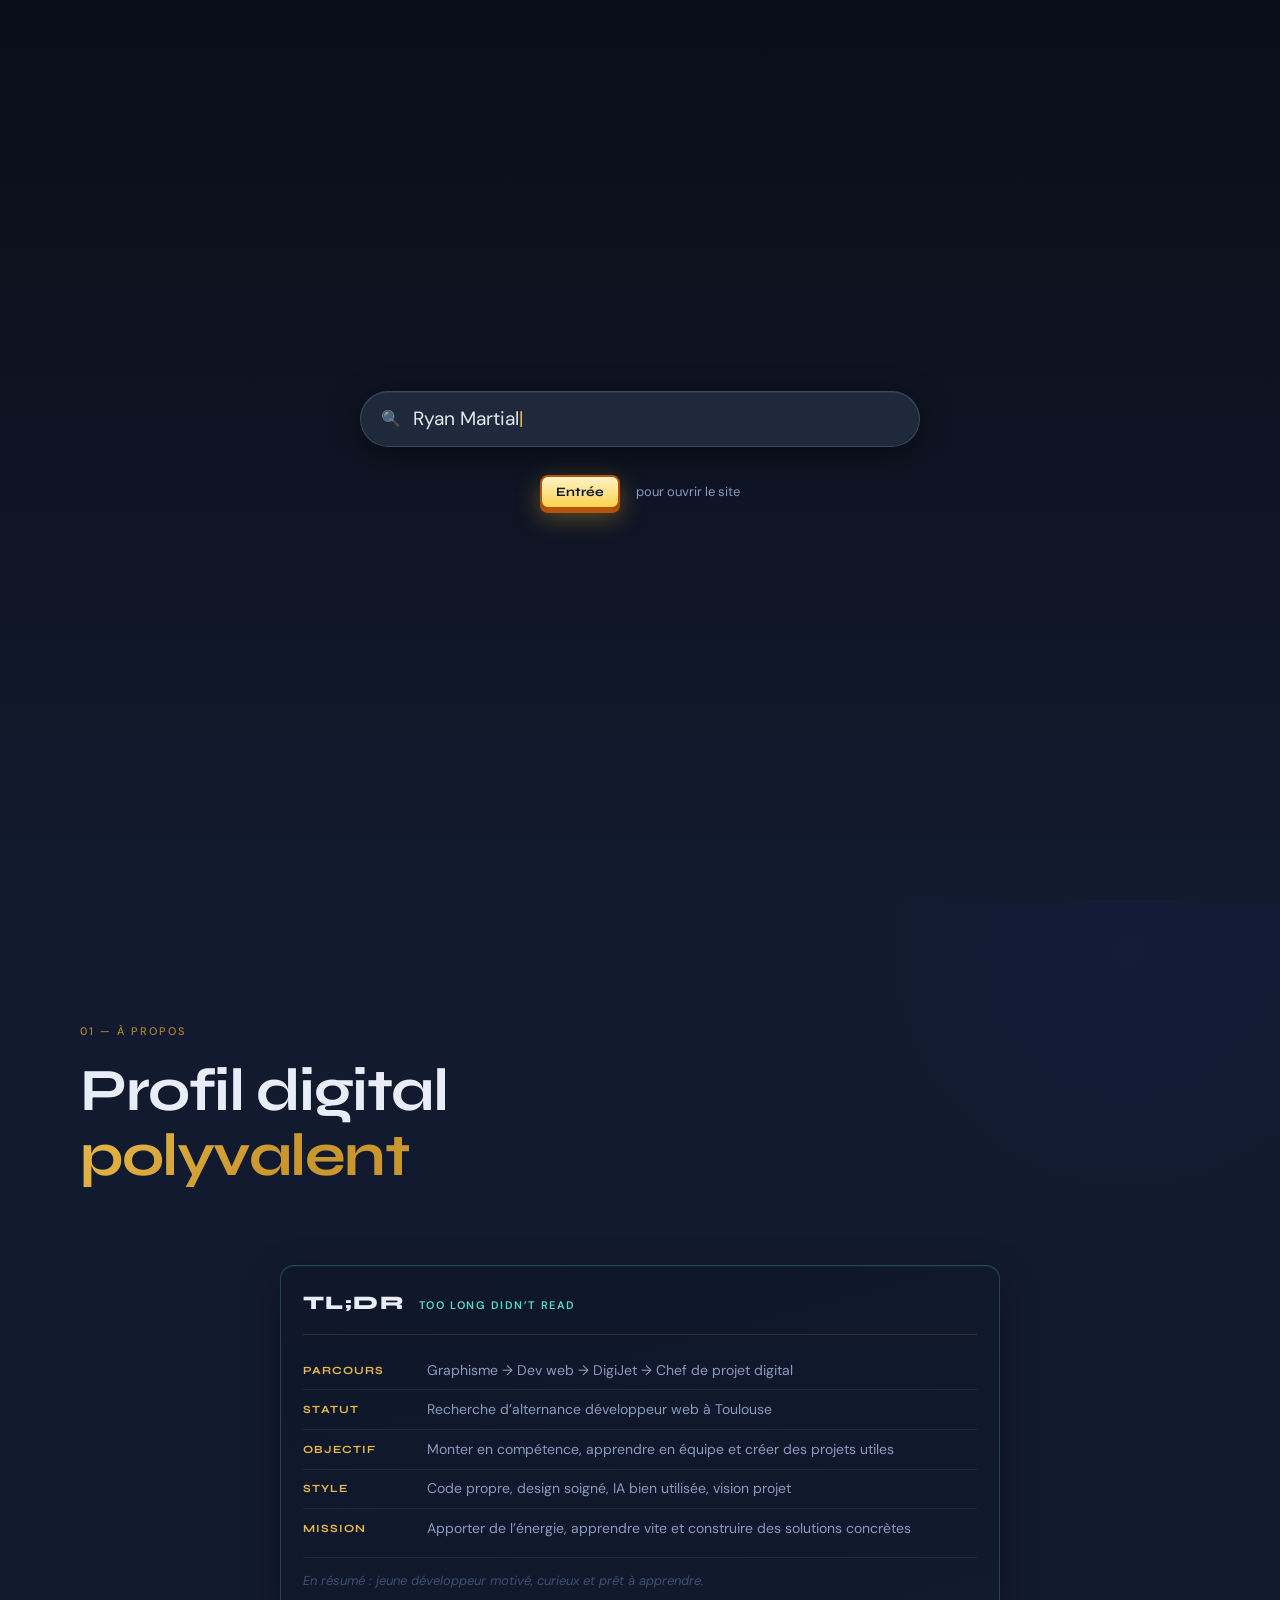
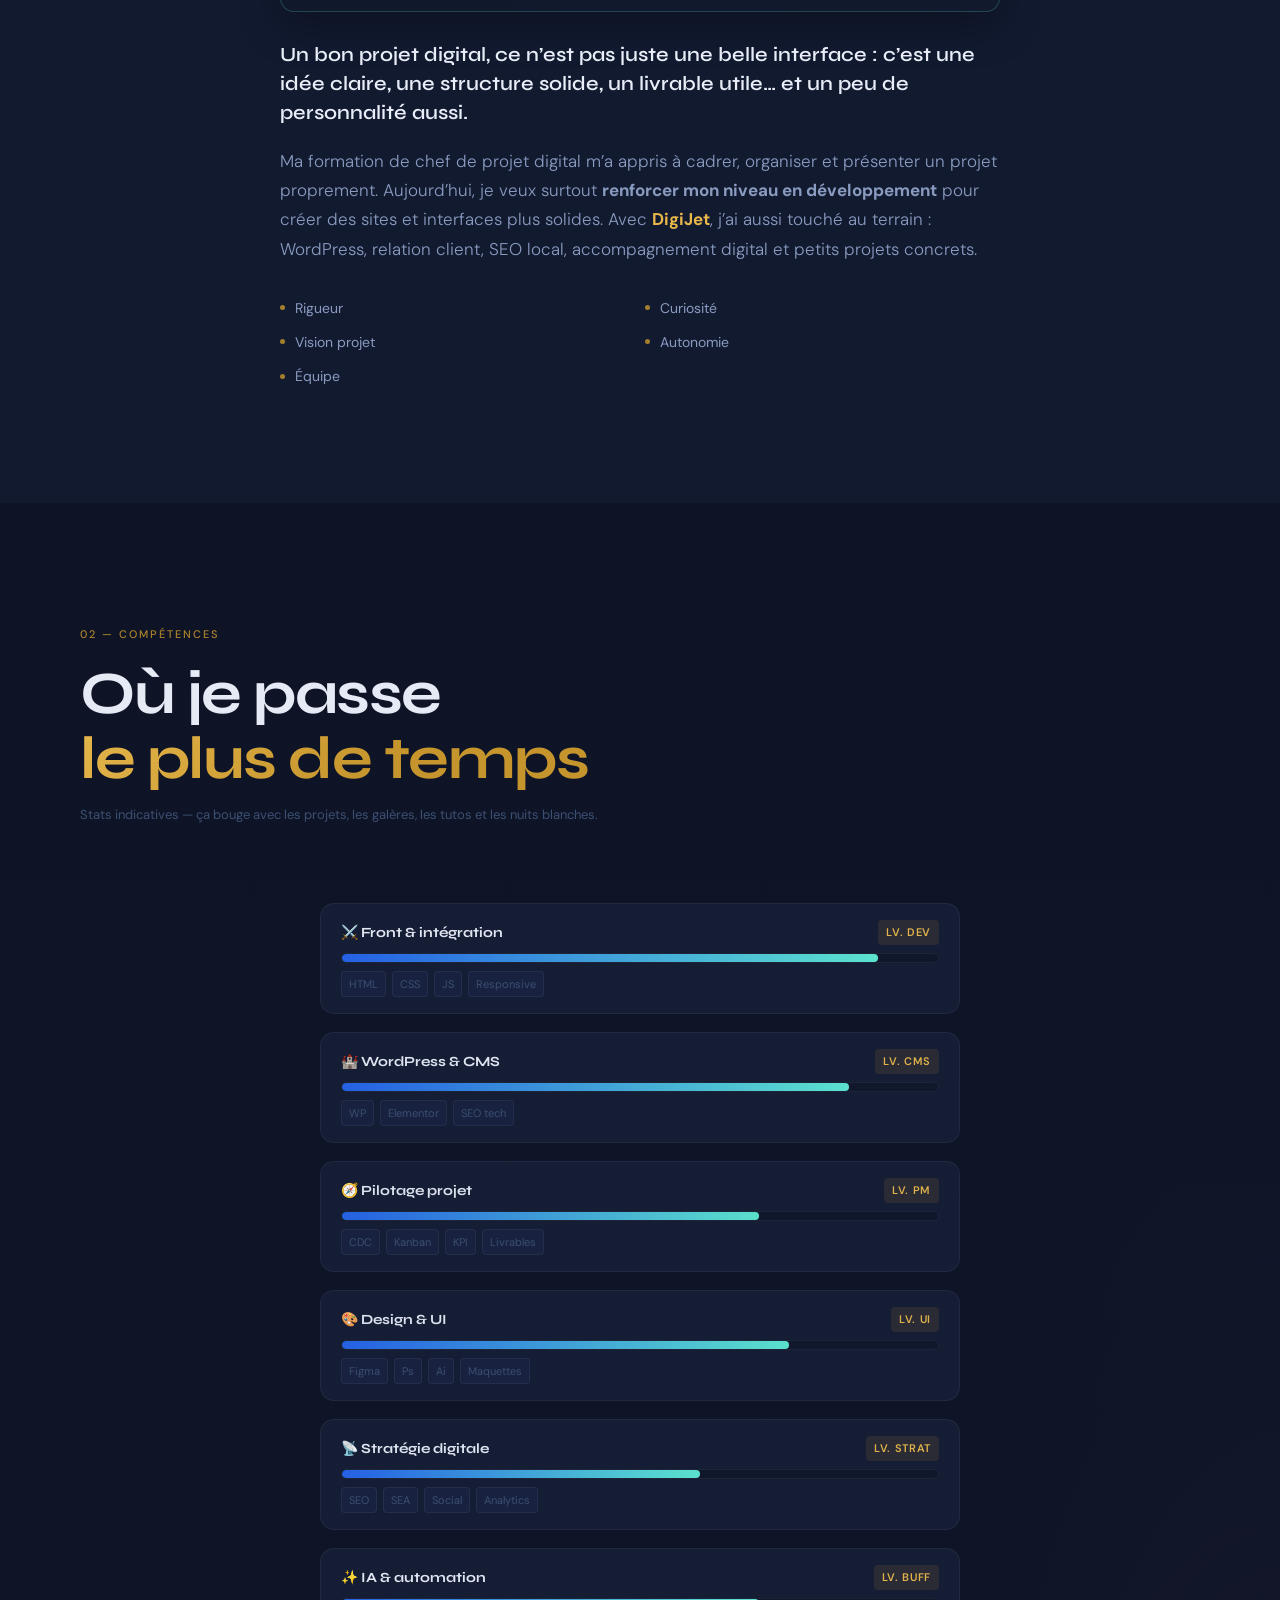
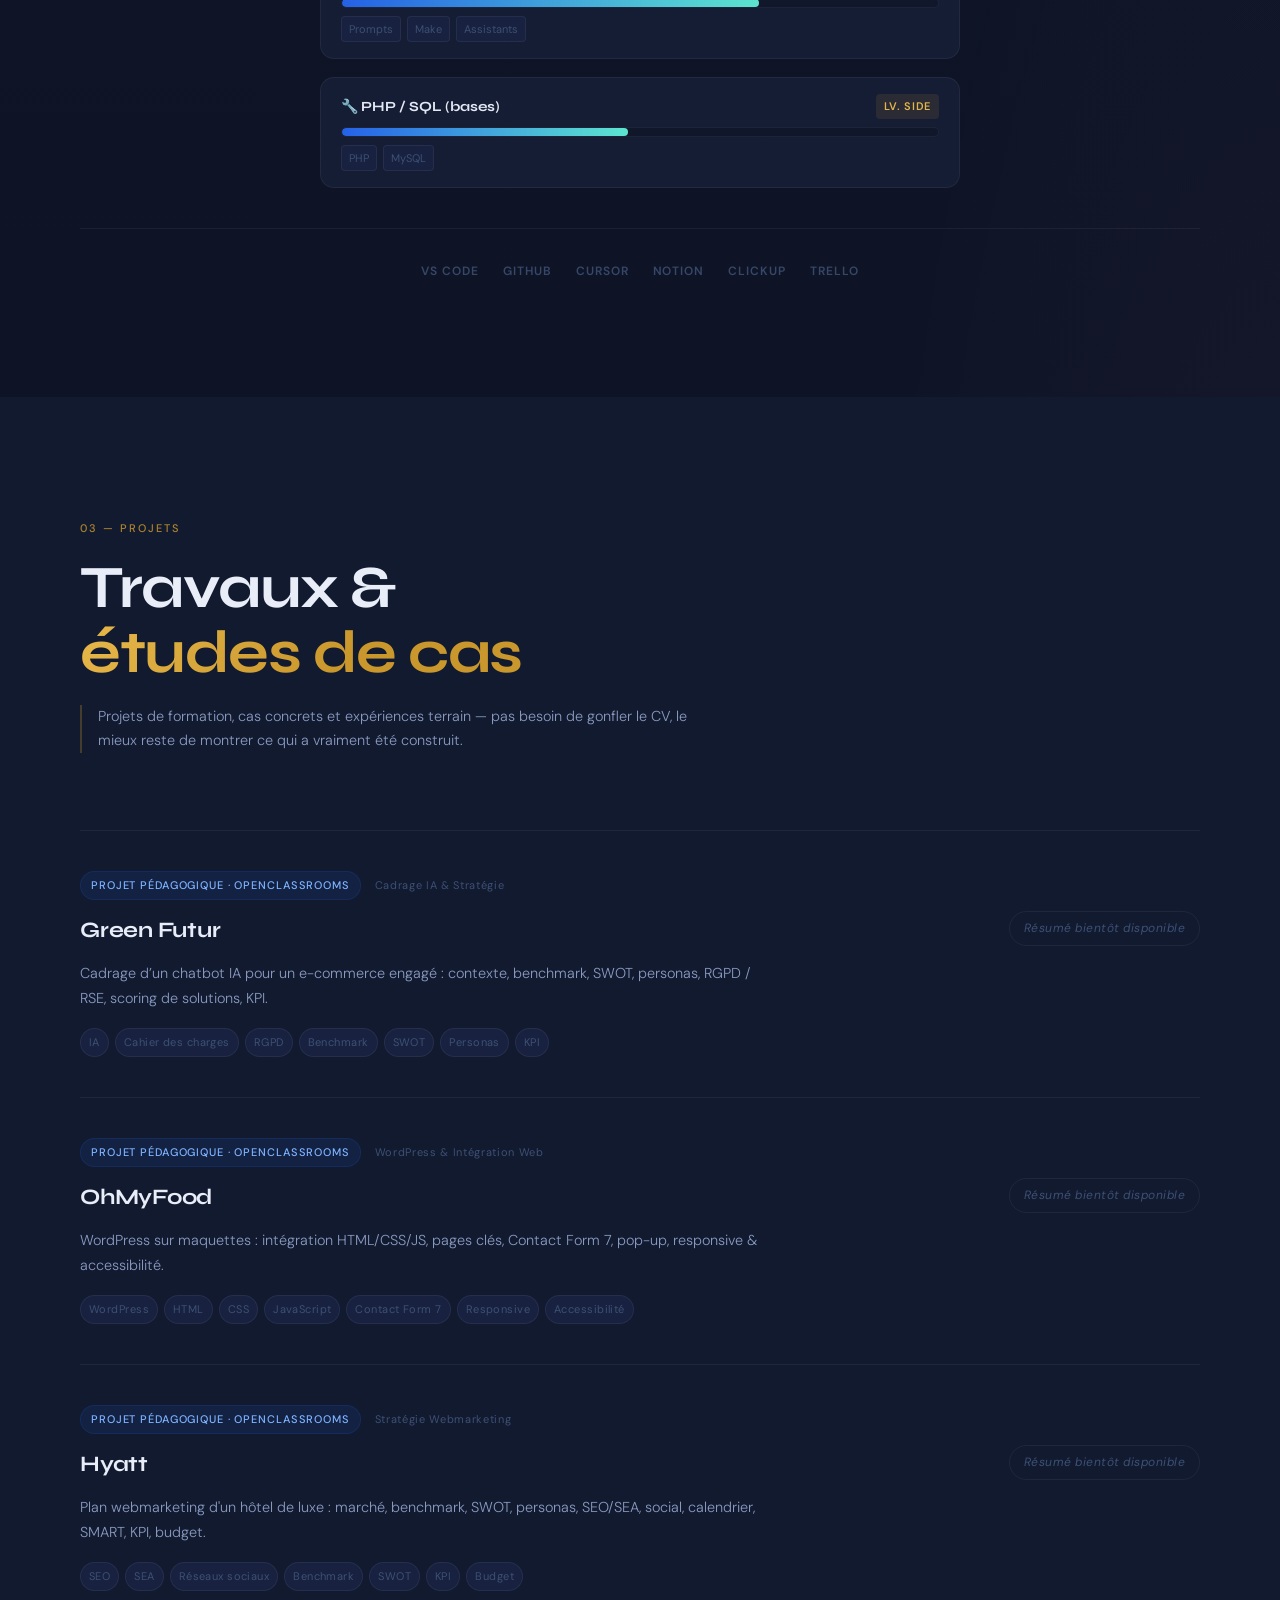
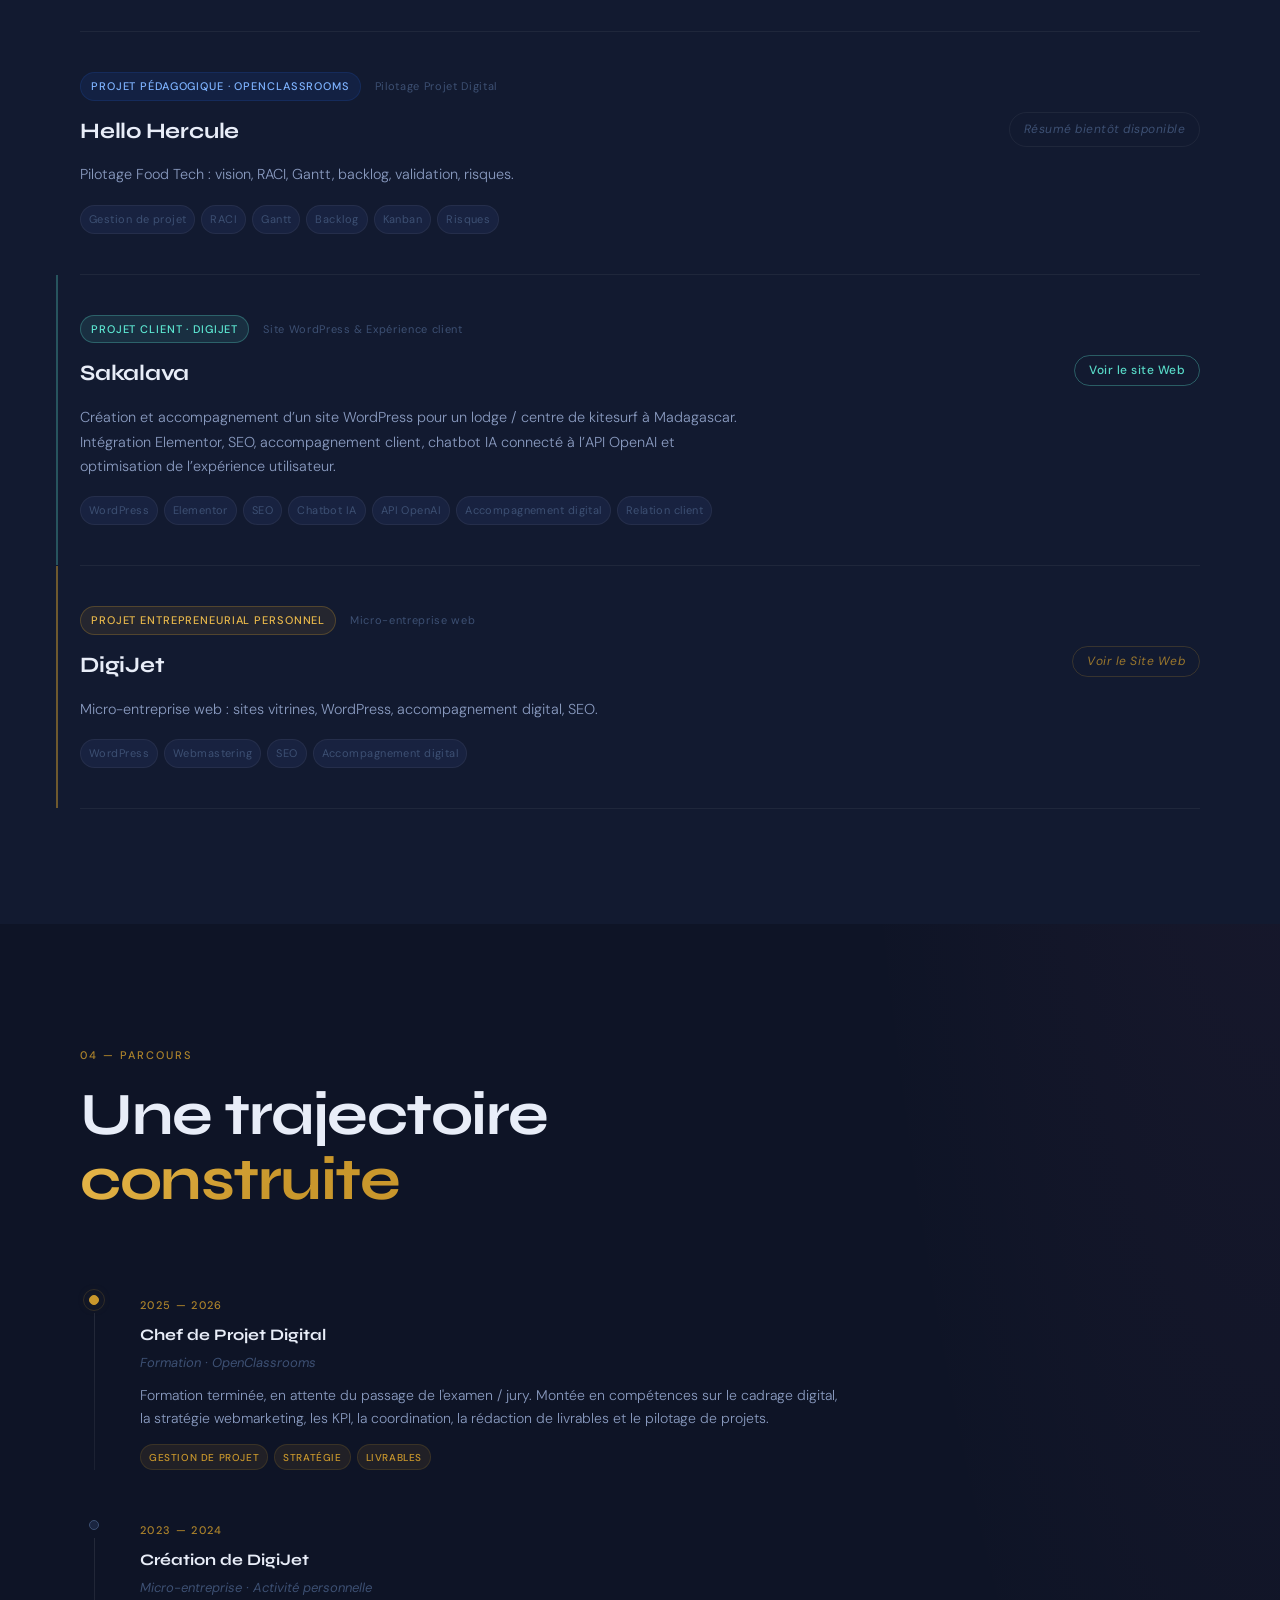
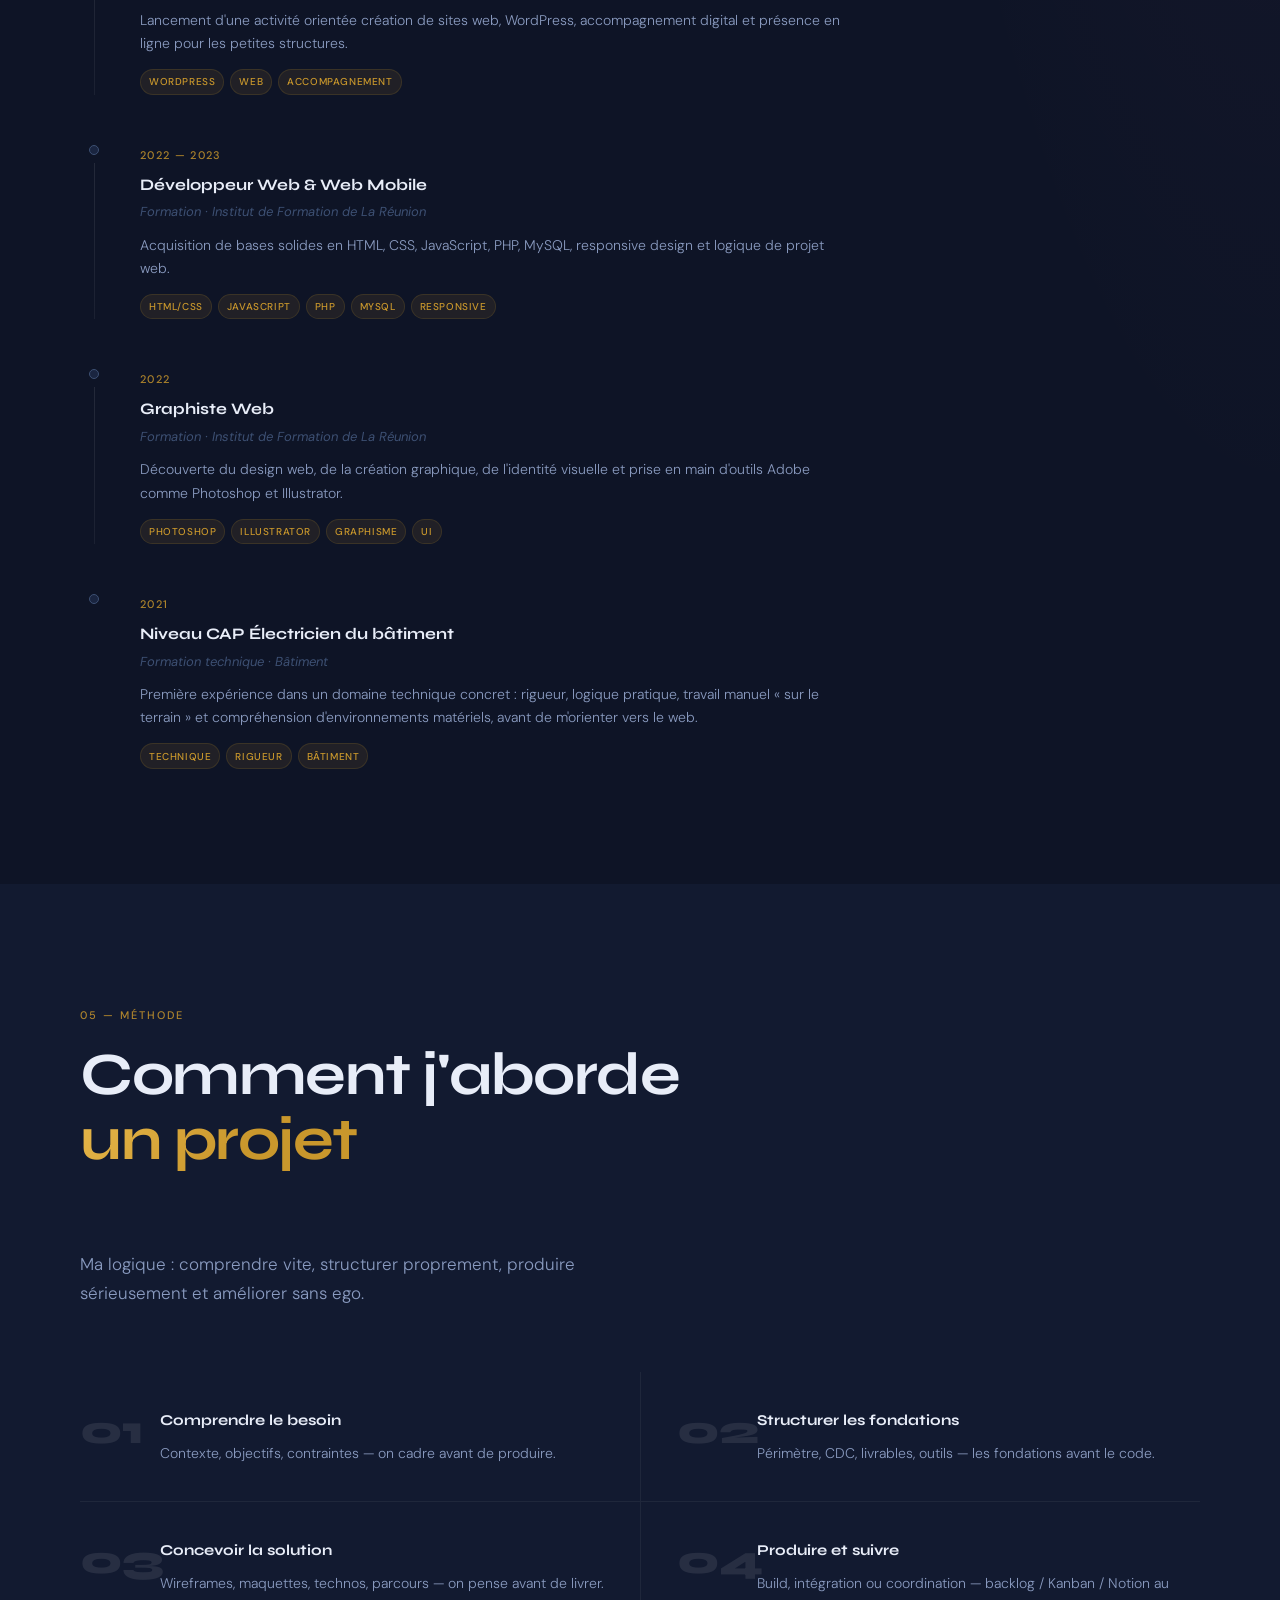
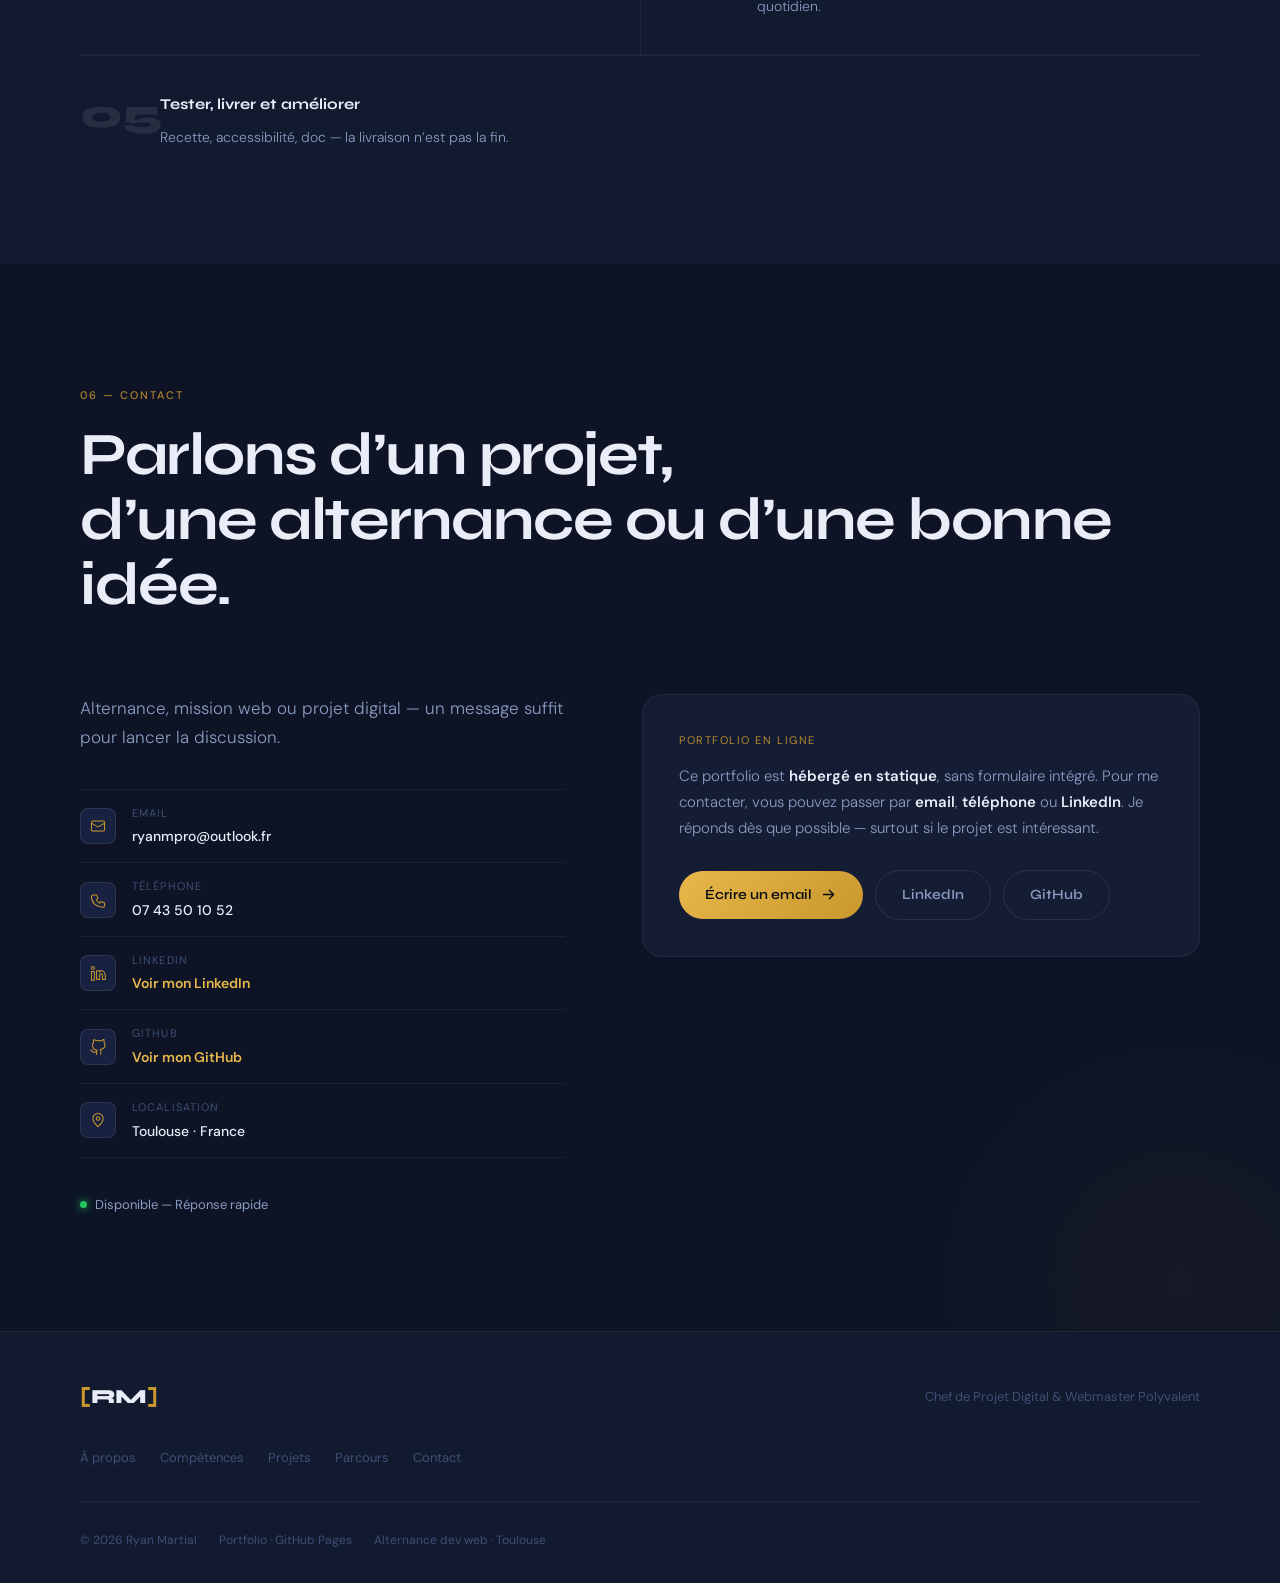
==== commit cdecdb4b: "Refonte expérience v3 : loader, hero, compétences, avatar et contenus. Ajoute l’écran d’entrée façon" ====
--- a/index.html
+++ b/index.html
@@ -9,9 +9,10 @@
 
   <link rel="preconnect" href="https://fonts.googleapis.com" />
   <link rel="preconnect" href="https://fonts.gstatic.com" crossorigin />
-  <link href="https://fonts.googleapis.com/css2?family=Syne:wght@400;600;700;800&family=DM+Sans:ital,opsz,wght@0,9..40,300;0,9..40,400;0,9..40,500;1,9..40,300&display=swap" rel="stylesheet" />
+  <link href="https://fonts.googleapis.com/css2?family=Syne:wght@400;600;700;800&family=DM+Sans:ital,opsz,wght@0,9..40,300;0,9..40,400;0,9..40,500;1,9..40,300&family=Press+Start+2P&display=swap" rel="stylesheet" />
 
   <link rel="stylesheet" href="assets/css/style.css" />
+  <link rel="stylesheet" href="assets/css/v3-experience.css" />
 </head>
 <body>
 
@@ -19,11 +20,20 @@
   <div class="cursor-dot" id="cursorDot"></div>
   <div class="cursor-ring" id="cursorRing"></div>
 
-  <!-- Loader -->
-  <div class="loader" id="loader">
-    <div class="loader-inner">
-      <span class="loader-initials">RM</span>
-      <div class="loader-bar"><div class="loader-bar-fill"></div></div>
+  <!-- Loader — barre type recherche + Entrée -->
+  <div class="loader loader--search" id="loader" role="dialog" aria-modal="true" aria-labelledby="loaderTitle">
+    <span id="loaderTitle" class="visually-hidden">Chargement du portfolio</span>
+    <div class="loader-search-inner">
+      <div class="loader-search-bar">
+        <span class="loader-search-icon" aria-hidden="true">🔍</span>
+        <div class="loader-typed-wrap">
+          <span id="loaderTyped" class="loader-typed-output"></span><span class="loader-cursor-blink" aria-hidden="true">|</span>
+        </div>
+      </div>
+      <div class="loader-enter-row" id="loaderEnterRow">
+        <button type="button" class="loader-kbd" id="loaderEnterBtn">Entrée</button>
+        <span class="loader-hint-text">pour ouvrir le site</span>
+      </div>
     </div>
   </div>
 
@@ -50,8 +60,8 @@
 
   <main>
 
-    <!-- ══ HERO ═══════════════════════════════════════════════════ -->
-    <section class="hero" id="hero">
+    <!-- ══ HERO — split + I'm + typewriter EN ═══════════════════════ -->
+    <section class="hero hero--split" id="hero">
       <div class="hero-bg">
         <div class="hero-grid"></div>
         <div class="hero-glow hero-glow--1"></div>
@@ -64,62 +74,60 @@
         </div>
       </div>
 
-      <div class="hero-content container">
-
-        <div class="hero-tag reveal-up" data-delay="0">
-          <span class="tag-dot"></span>
-          En recherche d'alternance · Développement Web &amp; Digital · Toulouse
-        </div>
-
-        <h1 class="hero-title reveal-up" data-delay="100">
-          <span class="hero-name">Ryan Martial</span>
-        </h1>
-
-        <p class="hero-subtitle reveal-up" data-delay="200">
-          Chef de Projet Digital
-          <span class="hero-amp">&amp;</span>
-          Webmaster Polyvalent
-        </p>
-
-        <p class="hero-desc reveal-up" data-delay="300">
-          Je transforme des idées digitales en projets structurés, concrets et exploitables —<br class="br-desktop" />
-          grâce au web, à l'IA, à l'automatisation et à la gestion de projet.
-        </p>
-
-        <!-- Piliers — honnêtes, sans faux chiffres -->
-        <div class="hero-pillars reveal-up" data-delay="400">
-          <div class="pillar">
-            <span class="pillar-icon">&lt;/&gt;</span>
-            <span>Dev Web</span>
-          </div>
-          <div class="pillar-sep"></div>
-          <div class="pillar">
-            <span class="pillar-icon">⬡</span>
-            <span>Chef de Projet</span>
-          </div>
-          <div class="pillar-sep"></div>
-          <div class="pillar">
-            <span class="pillar-icon">✦</span>
-            <span>IA &amp; Auto.</span>
-          </div>
-          <div class="pillar-sep"></div>
-          <div class="pillar">
-            <span class="pillar-icon">◎</span>
-            <span>Stratégie</span>
-          </div>
-        </div>
-
-        <div class="hero-actions reveal-up" data-delay="500">
-          <a href="#projects" class="btn btn-primary">
-            <span>Voir mes projets</span>
-            <svg viewBox="0 0 20 20" fill="none"><path d="M4 10h12M11 5l5 5-5 5" stroke="currentColor" stroke-width="1.5" stroke-linecap="round" stroke-linejoin="round"/></svg>
-          </a>
-          <a href="#contact" class="btn btn-ghost">Me contacter</a>
-        </div>
-
-      </div>
-
-      <a href="#about" class="hero-scroll" aria-label="Défiler">
+      <div class="hero-split-grid">
+
+        <div class="hero-photo-col reveal-left" data-delay="0">
+          <div class="hero-photo-wrap shine-border">
+            <img
+              class="hero-photo-img"
+              src="assets/img/image.png"
+              alt="Ryan Martial"
+              width="480"
+              height="600"
+              draggable="false"
+            />
+          </div>
+        </div>
+
+        <div class="hero-text-col reveal-right" data-delay="80">
+          <div class="hero-tag hero-tag--inline reveal-up" data-delay="0">
+            <span class="tag-dot"></span>
+            Alternance dev web · Toulouse · 2026
+          </div>
+
+          <p class="hero-name-tag reveal-up" data-delay="40" lang="en">Ryan Martial</p>
+          <h1 class="hero-im reveal-up" data-delay="60" lang="en">I'm</h1>
+          <p class="hero-type-line reveal-up" data-delay="80" lang="en">
+            <span id="heroTyped" class="hero-typed"></span><span class="hero-type-caret" aria-hidden="true">|</span>
+          </p>
+
+          <p class="hero-desc hero-desc--short reveal-up" data-delay="120" lang="fr">
+            Développeur web, webmaster et chef de projet digital junior — je relie <strong>code</strong>, <strong>WordPress</strong>,
+            <strong>design</strong> et <strong>IA</strong> pour créer des projets utiles, propres et vivants. Objectif : progresser fort,
+            apprendre vite et apporter de la bonne énergie dans une équipe.
+          </p>
+
+          <div class="hero-pillars reveal-up" data-delay="180">
+            <div class="pillar"><span class="pillar-icon">&lt;/&gt;</span><span>Dev Web</span></div>
+            <div class="pillar-sep"></div>
+            <div class="pillar"><span class="pillar-icon">⬡</span><span>Chef de Projet</span></div>
+            <div class="pillar-sep"></div>
+            <div class="pillar"><span class="pillar-icon">✦</span><span>IA & Automatisation</span></div>
+            <div class="pillar-sep"></div>
+            <div class="pillar"><span class="pillar-icon">◎</span><span>Stratégie</span></div>
+          </div>
+
+          <div class="hero-actions reveal-up" data-delay="220">
+            <a href="#projects" class="btn btn-primary magnetic-hover">
+              <span>Projets</span>
+              <svg viewBox="0 0 20 20" fill="none"><path d="M4 10h12M11 5l5 5-5 5" stroke="currentColor" stroke-width="1.5" stroke-linecap="round" stroke-linejoin="round"/></svg>
+            </a>
+            <a href="#contact" class="btn btn-ghost magnetic-hover">Contact</a>
+          </div>
+        </div>
+      </div>
+
+      <a href="#about" class="hero-scroll" aria-label="Défiler vers la suite">
         <span class="scroll-label">Découvrir</span>
         <div class="scroll-line"><div class="scroll-dot"></div></div>
       </a>
@@ -131,43 +139,61 @@
 
         <div class="section-header reveal-up">
           <span class="section-tag">01 — À propos</span>
-          <h2 class="section-title">Un profil digital<br /><em>polyvalent</em></h2>
-        </div>
-
-        <div class="about-grid">
-
-          <div class="about-visual reveal-left">
-            <div class="about-img-frame">
-              <img src="assets/img/image.png" alt="Ryan Martial" class="about-photo" />
-              <!-- div class="about-img-placeholder" aria-hidden="true">
-                <svg viewBox="0 0 80 80" fill="none"><circle cx="40" cy="30" r="14" stroke="currentColor" stroke-width="1.2"/><path d="M12 70c0-15.464 12.536-28 28-28s28 12.536 28 28" stroke="currentColor" stroke-width="1.2" stroke-linecap="round"/></svg>
-                <span>Photo à venir</span>
-              </div> -->
-              <div class="about-badge">
-                <span class="badge-label">En recherche</span>
-                <span class="badge-main">Alternance Développement Web</span>
-                <span class="badge-sub">Toulouse · Campus Innove · 2026</span>
-              </div>
-            </div>
-          </div>
-
-          <div class="about-content reveal-right">
+          <h2 class="section-title">Profil digital<br /><em>polyvalent</em></h2>
+        </div>
+
+        <div class="about-grid about-grid--text-only">
+
+          <div class="about-content reveal-up">
+
+            <div class="tldr-box">
+              <header class="tldr-box__head">
+                <h3 class="tldr-box__title">TL;DR</h3>
+                <p class="tldr-box__subtitle">Too Long Didn’t Read</p>
+              </header>
+              <dl class="tldr-box__list">
+                <div class="tldr-row">
+                  <dt>Parcours</dt>
+                  <dd>Graphisme → Dev web → DigiJet → Chef de projet digital</dd>
+                </div>
+                <div class="tldr-row">
+                  <dt>Statut</dt>
+                  <dd>Recherche d’alternance développeur web à Toulouse</dd>
+                </div>
+                <div class="tldr-row">
+                  <dt>Objectif</dt>
+                  <dd>Monter en compétence, apprendre en équipe et créer des projets utiles</dd>
+                </div>
+                <div class="tldr-row">
+                  <dt>Style</dt>
+                  <dd>Code propre, design soigné, IA bien utilisée, vision projet</dd>
+                </div>
+                <div class="tldr-row">
+                  <dt>Mission</dt>
+                  <dd>Apporter de l’énergie, apprendre vite et construire des solutions concrètes</dd>
+                </div>
+              </dl>
+              <p class="tldr-box__foot">En résumé : jeune développeur motivé, curieux et prêt à apprendre.</p>
+            </div>
 
             <p class="about-intro">
-              Je viens du graphisme et du développement web. Pour moi, un bon projet digital, c'est aussi comprendre le besoin, structurer les idées et livrer quelque chose d'utile — pas seulement du beau design ou des lignes de code.
+              Un bon projet digital, ce n’est pas juste une belle interface : c’est une idée claire, une structure solide, un
+              livrable utile… et un peu de personnalité aussi.
             </p>
 
             <p class="about-text">
-              Ma formation Chef de Projet Digital m'a donné une vision globale : cadrage, stratégie, organisation et suivi. Aujourd'hui je veux surtout <strong>monter en développement</strong> pour des projets plus complets et plus autonomes. L'IA et l'automatisation m'intéressent quand elles font gagner du temps au quotidien. Avec <strong class="text-accent">DigiJet</strong>, micro-entreprise orientée services web, je pratique sur le terrain et j'accompagne de petites structures.
+              Ma formation de chef de projet digital m’a appris à cadrer, organiser et présenter un projet proprement.
+              Aujourd’hui, je veux surtout <strong>renforcer mon niveau en développement</strong> pour créer des sites et interfaces
+              plus solides. Avec <strong class="text-accent">DigiJet</strong>, j’ai aussi touché au terrain : WordPress, relation
+              client, SEO local, accompagnement digital et petits projets concrets.
             </p>
 
             <div class="about-values">
-              <div class="value-item"><span class="value-dot"></span><span>Rigueur et méthode</span></div>
-              <div class="value-item"><span class="value-dot"></span><span>Curiosité permanente</span></div>
-              <div class="value-item"><span class="value-dot"></span><span>Vision globale du projet</span></div>
-              <div class="value-item"><span class="value-dot"></span><span>Profil en progression</span></div>
+              <div class="value-item"><span class="value-dot"></span><span>Rigueur</span></div>
+              <div class="value-item"><span class="value-dot"></span><span>Curiosité</span></div>
+              <div class="value-item"><span class="value-dot"></span><span>Vision projet</span></div>
               <div class="value-item"><span class="value-dot"></span><span>Autonomie</span></div>
-              <div class="value-item"><span class="value-dot"></span><span>Envie d'apprendre en équipe</span></div>
+              <div class="value-item"><span class="value-dot"></span><span>Équipe</span></div>
             </div>
 
           </div>
@@ -182,105 +208,81 @@
 
         <div class="section-header reveal-up">
           <span class="section-tag">02 — Compétences</span>
-          <h2 class="section-title">Ce que je<br /><em>maîtrise</em></h2>
-        </div>
-
-        <div class="skills-layout">
-
-          <div class="skills-col">
-
-            <div class="skill-block reveal-up" data-delay="0">
-              <div class="skill-block-head">
-                <div class="skill-icon">
-                  <svg viewBox="0 0 26 26" fill="none"><path d="M6 9l-4 4 4 4M20 9l4 4-4 4M15 5l-4 16" stroke="currentColor" stroke-width="1.4" stroke-linecap="round" stroke-linejoin="round"/></svg>
-                </div>
-                <h3>Développement Web</h3>
-              </div>
-              <div class="skill-tags">
-                <span>HTML5</span><span>CSS3</span><span>JavaScript</span>
-                <span>Responsive</span><span>Bases PHP</span><span>Bases MySQL</span><span>VS Code</span>
-              </div>
-            </div>
-
-            <div class="skill-block reveal-up" data-delay="80">
-              <div class="skill-block-head">
-                <div class="skill-icon">
-                  <svg viewBox="0 0 26 26" fill="none"><rect x="3" y="3" width="20" height="20" rx="3" stroke="currentColor" stroke-width="1.4"/><path d="M3 10h20M10 10v13" stroke="currentColor" stroke-width="1.4" stroke-linecap="round"/></svg>
-                </div>
-                <h3>WordPress &amp; CMS</h3>
-              </div>
-              <div class="skill-tags">
-                <span>WordPress</span><span>Elementor</span><span>Sites vitrines</span>
-                <span>Maintenance</span><span>SEO technique</span><span>Notions WooCommerce</span>
-              </div>
-            </div>
-
-            <div class="skill-block reveal-up" data-delay="160">
-              <div class="skill-block-head">
-                <div class="skill-icon">
-                  <svg viewBox="0 0 26 26" fill="none"><circle cx="13" cy="13" r="4" stroke="currentColor" stroke-width="1.4"/><path d="M13 3v3M13 20v3M3 13h3M20 13h3M5.64 5.64l2.12 2.12M18.24 18.24l2.12 2.12M5.64 20.36l2.12-2.12M18.24 7.76l2.12-2.12" stroke="currentColor" stroke-width="1.4" stroke-linecap="round"/></svg>
-                </div>
-                <h3>IA &amp; Automatisation</h3>
-              </div>
-              <div class="skill-tags">
-                <span>ChatGPT</span><span>Gemini</span><span>Claude</span>
-                <span>Make</span><span>Prompt engineering</span>
-                <span>Automatisation de tâches</span><span>Debug assisté IA</span>
-              </div>
-            </div>
-
-          </div>
-
-          <div class="skills-divider" aria-hidden="true"></div>
-
-          <div class="skills-col">
-
-            <div class="skill-block reveal-up" data-delay="60">
-              <div class="skill-block-head">
-                <div class="skill-icon">
-                  <svg viewBox="0 0 26 26" fill="none"><path d="M4 8h18M4 13h12M4 18h14" stroke="currentColor" stroke-width="1.4" stroke-linecap="round"/><circle cx="21" cy="18" r="3" stroke="currentColor" stroke-width="1.4"/></svg>
-                </div>
-                <h3>Gestion de Projet Digital</h3>
-              </div>
-              <div class="skill-tags">
-                <span>Cahier des charges</span><span>Backlog</span><span>Kanban</span>
-                <span>RACI</span><span>Gantt</span><span>KPI</span>
-                <span>ClickUp</span><span>Trello</span><span>Notion</span>
-                <span>Recettage</span><span>Livrables</span>
-              </div>
-            </div>
-
-            <div class="skill-block reveal-up" data-delay="140">
-              <div class="skill-block-head">
-                <div class="skill-icon">
-                  <svg viewBox="0 0 26 26" fill="none"><circle cx="13" cy="13" r="8" stroke="currentColor" stroke-width="1.4"/><path d="M13 4v3M13 19v3M4 13h3M19 13h3" stroke="currentColor" stroke-width="1.4" stroke-linecap="round"/><circle cx="13" cy="13" r="2" fill="currentColor"/></svg>
-                </div>
-                <h3>Design &amp; UX/UI</h3>
-              </div>
-              <div class="skill-tags">
-                <span>Figma</span><span>Photoshop</span><span>Illustrator</span>
-                <span>Suite Adobe</span><span>Canva</span><span>Wireframes</span>
-                <span>Maquettes</span><span>Charte graphique</span>
-                <span>Ergonomie</span><span>Génération visuelle IA</span>
-              </div>
-            </div>
-
-            <div class="skill-block reveal-up" data-delay="220">
-              <div class="skill-block-head">
-                <div class="skill-icon">
-                  <svg viewBox="0 0 26 26" fill="none"><path d="M4 21l4.5-6.5 3.5 2.5 4.5-8 4.5 3.5" stroke="currentColor" stroke-width="1.4" stroke-linecap="round" stroke-linejoin="round"/><circle cx="4" cy="21" r="1.5" fill="currentColor"/><circle cx="21" cy="12.5" r="1.5" fill="currentColor"/></svg>
-                </div>
-                <h3>Stratégie Digitale</h3>
-              </div>
-              <div class="skill-tags">
-                <span>SEO</span><span>SEA</span><span>Google Analytics</span>
-                <span>Réseaux sociaux</span><span>Audit digital</span>
-                <span>Benchmark</span><span>SWOT</span><span>Personas</span>
-                <span>Objectifs SMART</span><span>Calendrier éditorial</span>
-              </div>
-            </div>
-
-          </div>
+          <h2 class="section-title">Où je passe<br /><em>le plus de temps</em></h2>
+          <p class="skills-head-extra">
+            Stats indicatives — ça bouge avec les projets, les galères, les tutos et les nuits blanches.
+          </p>
+        </div>
+
+        <div class="skill-stats">
+
+          <article class="skill-stat-row reveal-up" data-delay="0" style="--stat-pct: 90%">
+            <div class="skill-stat-top">
+              <span class="skill-stat-label">⚔️ Front &amp; intégration</span>
+              <span class="skill-stat-lv">LV. DEV</span>
+            </div>
+            <div class="skill-stat-bar"><div class="skill-stat-fill"></div></div>
+            <div class="skill-stat-tags"><span>HTML</span><span>CSS</span><span>JS</span><span>Responsive</span></div>
+          </article>
+
+          <article class="skill-stat-row reveal-up" data-delay="60" style="--stat-pct: 85%">
+            <div class="skill-stat-top">
+              <span class="skill-stat-label">🏰 WordPress &amp; CMS</span>
+              <span class="skill-stat-lv">LV. CMS</span>
+            </div>
+            <div class="skill-stat-bar"><div class="skill-stat-fill"></div></div>
+            <div class="skill-stat-tags"><span>WP</span><span>Elementor</span><span>SEO tech</span></div>
+          </article>
+
+          <article class="skill-stat-row reveal-up" data-delay="120" style="--stat-pct: 70%">
+            <div class="skill-stat-top">
+              <span class="skill-stat-label">🧭 Pilotage projet</span>
+              <span class="skill-stat-lv">LV. PM</span>
+            </div>
+            <div class="skill-stat-bar"><div class="skill-stat-fill"></div></div>
+            <div class="skill-stat-tags"><span>CDC</span><span>Kanban</span><span>KPI</span><span>Livrables</span></div>
+          </article>
+
+          <article class="skill-stat-row reveal-up" data-delay="180" style="--stat-pct: 75%">
+            <div class="skill-stat-top">
+              <span class="skill-stat-label">🎨 Design &amp; UI</span>
+              <span class="skill-stat-lv">LV. UI</span>
+            </div>
+            <div class="skill-stat-bar"><div class="skill-stat-fill"></div></div>
+            <div class="skill-stat-tags"><span>Figma</span><span>Ps</span><span>Ai</span><span>Maquettes</span></div>
+          </article>
+
+          <article class="skill-stat-row reveal-up" data-delay="240" style="--stat-pct: 60%">
+            <div class="skill-stat-top">
+              <span class="skill-stat-label">📡 Stratégie digitale</span>
+              <span class="skill-stat-lv">LV. STRAT</span>
+            </div>
+            <div class="skill-stat-bar"><div class="skill-stat-fill"></div></div>
+            <div class="skill-stat-tags"><span>SEO</span><span>SEA</span><span>Social</span><span>Analytics</span></div>
+          </article>
+
+          <article class="skill-stat-row reveal-up" data-delay="300" style="--stat-pct: 70%">
+            <div class="skill-stat-top">
+              <span class="skill-stat-label">✨ IA &amp; automation</span>
+              <span class="skill-stat-lv">LV. BUFF</span>
+            </div>
+            <div class="skill-stat-bar"><div class="skill-stat-fill"></div></div>
+            <div class="skill-stat-tags"><span>Prompts</span><span>Make</span><span>Assistants</span></div>
+          </article>
+
+          <article class="skill-stat-row reveal-up" data-delay="360" style="--stat-pct: 48%">
+            <div class="skill-stat-top">
+              <span class="skill-stat-label">🔧 PHP / SQL (bases)</span>
+              <span class="skill-stat-lv">LV. SIDE</span>
+            </div>
+            <div class="skill-stat-bar"><div class="skill-stat-fill"></div></div>
+            <div class="skill-stat-tags"><span>PHP</span><span>MySQL</span></div>
+          </article>
+
+        </div>
+
+        <div class="tech-strip reveal-up" aria-hidden="true">
+          <span>VS Code</span><span>GitHub</span><span>Cursor</span><span>Notion</span><span>ClickUp</span><span>Trello</span>
         </div>
 
       </div>
@@ -294,7 +296,8 @@
           <span class="section-tag">03 — Projets</span>
           <h2 class="section-title">Travaux &amp;<br /><em>études de cas</em></h2>
           <p class="section-note">
-            Ces projets reflètent mon apprentissage, ma méthode de travail et ma progression à travers des cas pédagogiques OpenClassrooms et mon activité personnelle DigiJet.
+            Projets de formation, cas concrets et expériences terrain — pas besoin de gonfler le CV, le mieux reste de montrer
+            ce qui a vraiment été construit.
           </p>
         </div>
 
@@ -309,7 +312,7 @@
               </div>
               <h3 class="project-item-title">Green Futur</h3>
               <p class="project-item-desc">
-                Cadrage d'un projet de chatbot IA pour un site e-commerce engagé dans l'innovation écologique. Analyse du contexte, veille technologique, benchmark, SWOT, définition des personas, contraintes RGPD, RSE et accessibilité. Comparaison de solutions via tableau de scoring, proposition de déploiement et définition des KPI.
+                Cadrage d’un chatbot IA pour un e-commerce engagé : contexte, benchmark, SWOT, personas, RGPD / RSE, scoring de solutions, KPI.
               </p>
               <div class="project-skills">
                 <span>IA</span><span>Cahier des charges</span><span>RGPD</span>
@@ -330,7 +333,7 @@
               </div>
               <h3 class="project-item-title">OhMyFood</h3>
               <p class="project-item-desc">
-                Reprise et réalisation d'un site WordPress à partir de maquettes validées. Intégration HTML, CSS et JavaScript, configuration en local, création des pages Accueil, À propos et Restaurant, formulaire Contact Form 7, pop-up JavaScript, responsive et tests d'accessibilité.
+                WordPress sur maquettes : intégration HTML/CSS/JS, pages clés, Contact Form 7, pop-up, responsive &amp; accessibilité.
               </p>
               <div class="project-skills">
                 <span>WordPress</span><span>HTML</span><span>CSS</span>
@@ -352,7 +355,7 @@
               </div>
               <h3 class="project-item-title">Hyatt</h3>
               <p class="project-item-desc">
-                Création d'un plan webmarketing pour un hôtel de luxe : analyse de marché, benchmark concurrentiel, SWOT, personas, stratégie SEO/SEA et réseaux sociaux, calendrier éditorial, objectifs SMART, KPI, estimation budgétaire et ROI.
+                Plan webmarketing d'un hôtel de luxe : marché, benchmark, SWOT, personas, SEO/SEA, social, calendrier, SMART, KPI, budget.
               </p>
               <div class="project-skills">
                 <span>SEO</span><span>SEA</span><span>Réseaux sociaux</span>
@@ -373,7 +376,7 @@
               </div>
               <h3 class="project-item-title">Hello Hercule</h3>
               <p class="project-item-desc">
-                Structuration et pilotage d'un projet de start-up Food Tech. Définition de la vision projet, organisation de l'équipe, RACI, planning Gantt, appel d'offres, grille d'évaluation des prestataires, backlog produit, plan de validation et gestion des risques.
+                Pilotage Food Tech : vision, RACI, Gantt, backlog, validation, risques.
               </p>
               <div class="project-skills">
                 <span>Gestion de projet</span><span>RACI</span><span>Gantt</span>
@@ -382,6 +385,31 @@
             </div>
             <div class="project-item-right">
               <span class="btn-soon">Résumé bientôt disponible</span>
+            </div>
+          </article>
+
+          <!-- Sakalava -->
+          <article class="project-item project-item--client reveal-up" data-delay="210">
+            <div class="project-item-left">
+              <div class="project-item-meta">
+                <span class="project-badge project-badge--client">Projet client · DigiJet</span>
+                <span class="project-type-label">Site WordPress &amp; Expérience client</span>
+              </div>
+              <h3 class="project-item-title">Sakalava</h3>
+              <p class="project-item-desc">
+                Création et accompagnement d’un site WordPress pour un lodge / centre de kitesurf à Madagascar.
+                Intégration Elementor, SEO, accompagnement client, chatbot IA connecté à l’API OpenAI et optimisation de
+                l’expérience utilisateur.
+              </p>
+              <div class="project-skills">
+                <span>WordPress</span><span>Elementor</span><span>SEO</span><span>Chatbot IA</span>
+                <span>API OpenAI</span><span>Accompagnement digital</span><span>Relation client</span>
+              </div>
+            </div>
+            <div class="project-item-right">
+              <a href="https://sakalava.com" target="_blank" rel="noopener noreferrer">
+                <span class="btn-soon btn-soon--client">Voir le site Web</span>
+              </a>
             </div>
           </article>
 
@@ -394,15 +422,15 @@
               </div>
               <h3 class="project-item-title">DigiJet</h3>
               <p class="project-item-desc">
-                Création d'une micro-entreprise orientée services web : création de sites vitrines, WordPress, accompagnement digital, réflexion SEO et aide à la présence en ligne pour les petites structures. Un projet personnel pour progresser sur des cas concrets.
+                Micro-entreprise web : sites vitrines, WordPress, accompagnement digital, SEO.
               </p>
               <div class="project-skills">
-                <span>WordPress</span><span>Webmastering</span><span>Relation client</span>
+                <span>WordPress</span><span>Webmastering</span>
                 <span>SEO</span><span>Accompagnement digital</span>
               </div>
             </div>
             <div class="project-item-right">
-              <span class="btn-soon btn-soon--gold">En cours de développement</span>
+              <a href="https://ryanjpm.github.io/digijet/" ><span class="btn-soon btn-soon--gold">Voir le Site Web</span></a>
             </div>
           </article>
 
@@ -469,7 +497,7 @@
               <div class="timeline-line"></div>
             </div>
             <div class="timeline-content">
-              <span class="timeline-date">2021</span>
+              <span class="timeline-date">2022</span>
               <h3 class="timeline-title">Graphiste Web</h3>
               <p class="timeline-org">Formation · Institut de Formation de La Réunion</p>
               <p class="timeline-desc">Découverte du design web, de la création graphique, de l'identité visuelle et prise en main d'outils Adobe comme Photoshop et Illustrator.</p>
@@ -482,7 +510,7 @@
               <div class="timeline-dot"></div>
             </div>
             <div class="timeline-content">
-              <span class="timeline-date">2020 — 2021</span>
+              <span class="timeline-date">2021</span>
               <h3 class="timeline-title">Niveau CAP Électricien du bâtiment</h3>
               <p class="timeline-org">Formation technique · Bâtiment</p>
               <p class="timeline-desc">Première expérience dans un domaine technique concret : rigueur, logique pratique, travail manuel « sur le terrain » et compréhension d'environnements matériels, avant de m'orienter vers le web.</p>
@@ -504,7 +532,7 @@
         </div>
 
         <p class="method-intro reveal-up">
-          Chaque projet est différent. Mais ma façon de l'aborder reste la même : structurée, honnête et orientée résultat.
+          Ma logique : comprendre vite, structurer proprement, produire sérieusement et améliorer sans ego.
         </p>
 
         <div class="method-steps">
@@ -513,7 +541,7 @@
             <div class="step-num">01</div>
             <div class="step-body">
               <h3>Comprendre le besoin</h3>
-              <p>Analyse du contexte, des objectifs, du client, des contraintes, de la faisabilité et des priorités. Rien ne sert de démarrer si le besoin n'est pas clairement cerné.</p>
+              <p>Contexte, objectifs, contraintes — on cadre avant de produire.</p>
             </div>
           </div>
 
@@ -521,7 +549,7 @@
             <div class="step-num">02</div>
             <div class="step-body">
               <h3>Structurer les fondations</h3>
-              <p>Clarification du périmètre, rédaction du cahier des charges, définition des livrables, choix des outils et organisation du projet — avant de toucher à quoi que ce soit.</p>
+              <p>Périmètre, CDC, livrables, outils — les fondations avant le code.</p>
             </div>
           </div>
 
@@ -529,7 +557,7 @@
             <div class="step-num">03</div>
             <div class="step-body">
               <h3>Concevoir la solution</h3>
-              <p>Wireframes, maquettes, stratégie digitale, choix techniques, parcours utilisateur, architecture des contenus. On réfléchit avant de produire.</p>
+              <p>Wireframes, maquettes, technos, parcours — on pense avant de livrer.</p>
             </div>
           </div>
 
@@ -537,7 +565,7 @@
             <div class="step-num">04</div>
             <div class="step-body">
               <h3>Produire et suivre</h3>
-              <p>Développement, intégration, automatisation ou coordination selon le projet. Suivi en continu via backlog, Kanban, ClickUp, Trello ou Notion.</p>
+              <p>Build, intégration ou coordination — backlog / Kanban / Notion au quotidien.</p>
             </div>
           </div>
 
@@ -545,7 +573,7 @@
             <div class="step-num">05</div>
             <div class="step-body">
               <h3>Tester, livrer et améliorer</h3>
-              <p>Recettage, plan de validation, tests responsive et accessibilité, corrections, documentation et suivi après livraison. Un projet livré n'est pas un projet abandonné.</p>
+              <p>Recette, accessibilité, doc — la livraison n’est pas la fin.</p>
             </div>
           </div>
 
@@ -559,7 +587,7 @@
 
         <div class="section-header reveal-up">
           <span class="section-tag">06 — Contact</span>
-          <h2 class="section-title">Parlons de<br /><em>votre projet.</em></h2>
+          <h2 class="section-title">Parlons d’un projet,<br />d’une alternance ou d’une bonne idée.</h2>
         </div>
 
         <div class="contact-grid">
@@ -567,7 +595,7 @@
           <div class="contact-info reveal-left">
 
             <p class="contact-intro">
-              Disponible pour des projets web, missions digitales, alternance, stage ou opportunités professionnelles. N'hésitez pas à me contacter.
+              Alternance, mission web ou projet digital — un message suffit pour lancer la discussion.
             </p>
 
             <div class="contact-links">
@@ -635,7 +663,9 @@
             <div class="contact-cta-inner">
               <p class="contact-cta-kicker">Portfolio en ligne</p>
               <p class="contact-cta-text">
-                Cette version est <strong>100 % statique</strong> (hébergement GitHub Pages) : pas de formulaire, aucune donnée saisie sur le site. Utilise les liens à gauche ou ouvre directement ta messagerie.
+                Ce portfolio est <strong>hébergé en statique</strong>, sans formulaire intégré. Pour me contacter, vous pouvez
+                passer par <strong>email</strong>, <strong>téléphone</strong> ou <strong>LinkedIn</strong>. Je réponds dès que
+                possible — surtout si le projet est intéressant.
               </p>
               <div class="contact-cta-actions">
                 <a href="mailto:ryanmpro@outlook.fr" class="btn btn-primary">
@@ -682,6 +712,38 @@
     </div>
   </footer>
 
+  <!-- Compagnon pixel + toast présence -->
+  <div id="pixelBuddy" class="pixel-buddy" aria-hidden="true">
+    <div class="pixel-buddy-inner">
+      <div class="pixel-buddy-bubble" id="buddyBubble" hidden>
+        <p id="buddyBubbleText"></p>
+      </div>
+      <div
+        class="pixel-buddy-sprite"
+        id="buddySprite"
+        role="img"
+        aria-label="Avatar interactif de Ryan Martial"
+      >
+        <div class="pixel-sprite-body" id="buddyFace" data-mood="normal">
+          <div class="pixel-hair"></div>
+          <div class="pixel-eyes"><span></span><span></span></div>
+          <div class="pixel-mouth"></div>
+        </div>
+      </div>
+    </div>
+  </div>
+
+  <div id="dwellToast" class="dwell-toast" role="status" aria-live="polite" hidden>
+    <div class="dwell-toast-icon" aria-hidden="true">✨</div>
+    <div class="dwell-toast-body">
+      <small>Portfolio</small>
+      <p>
+        Vous êtes encore là ? C’est sûrement bon signe. Si le profil vous parle, envoyez-moi un message je ne mord pas.
+      </p>
+    </div>
+    <button type="button" class="dwell-toast-close" id="dwellToastClose" aria-label="Fermer">×</button>
+  </div>
+
   <script src="assets/js/script.js"></script>
 </body>
 </html>
--- a/assets/css/style.css
+++ b/assets/css/style.css
@@ -571,6 +571,18 @@
 .project-item:hover::before { background: var(--gold); }
 .project-item:first-child { border-top: 1px solid var(--border); }
 
+.project-item--client::before {
+  background: var(--accent-mint, #5eead4);
+  opacity: 0.28;
+}
+.project-item--client:hover::before {
+  background: var(--accent-mint, #5eead4);
+  opacity: 0.55;
+}
+.project-item--client:hover .project-item-title {
+  color: var(--accent-mint, #5eead4);
+}
+
 .project-item--accent::before { background: var(--gold) !important; opacity: 0.5; }
 
 .project-item-meta {
@@ -586,6 +598,11 @@
   border-radius: 100px;
   color: #7eb3ff;
 }
+.project-badge--client {
+  background: rgba(94, 234, 212, 0.1);
+  border-color: rgba(94, 234, 212, 0.28);
+  color: var(--accent-mint, #5eead4);
+}
 .project-badge--gold {
   background: var(--gold-dim);
   border-color: var(--border-gold);
@@ -630,6 +647,13 @@
   border: 1px solid var(--border);
   padding: 0.4rem 0.875rem; border-radius: 100px;
   white-space: nowrap; font-style: italic;
+}
+.btn-soon--client {
+  color: var(--accent-mint, #5eead4);
+  opacity: 0.92;
+  border-color: rgba(94, 234, 212, 0.35);
+  font-style: normal;
+  font-weight: 500;
 }
 .btn-soon--gold {
   color: var(--gold); opacity: 0.75;
--- a/assets/css/v3-experience.css
+++ b/assets/css/v3-experience.css
@@ -0,0 +1,736 @@
+/* ═══ V3 — Notes portfolio : loader recherche, hero split, stats RPG, buddy, toast ═══ */
+
+.visually-hidden {
+  position: absolute;
+  width: 1px;
+  height: 1px;
+  padding: 0;
+  margin: -1px;
+  overflow: hidden;
+  clip: rect(0, 0, 0, 0);
+  white-space: nowrap;
+  border: 0;
+}
+
+:root {
+  --bg-base: #0e1426;
+  --bg-surface: #121a30;
+  --bg-elevated: #182240;
+  --bg-card: #151d35;
+  --accent-mint: #5eead4;
+  --accent-coral: #fb7185;
+  --accent-violet: #a78bfa;
+  --spectacle-gradient: linear-gradient(105deg, #fbbf24 0%, #f472b6 40%, #60a5fa 100%);
+}
+
+body {
+  background: radial-gradient(ellipse 120% 80% at 50% -20%, rgba(96, 165, 250, 0.12), transparent 50%),
+    radial-gradient(ellipse 80% 50% at 100% 50%, rgba(244, 114, 182, 0.06), transparent 45%),
+    var(--bg-base);
+}
+
+/* ─── Loader style « recherche » ─── */
+.loader.loader--search {
+  background: linear-gradient(180deg, #0a0e18 0%, #121a2e 100%);
+  flex-direction: column;
+  justify-content: center;
+  align-items: center;
+  padding: 1.5rem;
+}
+.loader-search-inner {
+  width: min(560px, 100%);
+  text-align: center;
+}
+.loader-search-bar {
+  display: flex;
+  align-items: center;
+  gap: 0.75rem;
+  background: #1e293b;
+  border: 1px solid rgba(148, 163, 184, 0.25);
+  border-radius: 999px;
+  padding: 0.65rem 1.25rem;
+  box-shadow: 0 8px 32px rgba(0, 0, 0, 0.45), inset 0 1px 0 rgba(255, 255, 255, 0.06);
+  font-family: var(--font-body);
+  font-size: clamp(1rem, 2.5vw, 1.2rem);
+  color: #e2e8f0;
+  text-align: left;
+}
+.loader-search-icon {
+  flex-shrink: 0;
+  opacity: 0.6;
+  font-size: 1rem;
+}
+.loader-typed-wrap {
+  flex: 1;
+  min-height: 1.5em;
+  word-break: break-word;
+}
+.loader-cursor-blink {
+  animation: loaderBlink 1s step-end infinite;
+  color: var(--gold-light);
+}
+@keyframes loaderBlink {
+  50% { opacity: 0; }
+}
+.loader-enter-row {
+  margin-top: 1.75rem;
+  display: flex;
+  flex-wrap: wrap;
+  align-items: center;
+  justify-content: center;
+  gap: 1rem;
+  opacity: 0;
+  transform: translateY(8px);
+  transition: opacity 0.5s ease, transform 0.5s ease;
+  pointer-events: none;
+}
+.loader-enter-row.is-visible {
+  opacity: 1;
+  transform: none;
+  pointer-events: auto;
+}
+.loader-kbd {
+  display: inline-flex;
+  align-items: center;
+  justify-content: center;
+  min-width: 4.5rem;
+  padding: 0.45rem 0.85rem;
+  font-family: var(--font-display);
+  font-size: 0.8rem;
+  font-weight: 700;
+  color: #0f172a;
+  background: linear-gradient(180deg, #fef3c7, #fcd34d);
+  border-radius: 8px;
+  border: 2px solid #b45309;
+  box-shadow: 0 4px 0 #b45309, 0 8px 24px rgba(251, 191, 36, 0.35);
+  cursor: pointer;
+  transition: transform 0.12s ease, box-shadow 0.12s ease;
+}
+.loader-kbd:hover {
+  transform: translateY(2px);
+  box-shadow: 0 2px 0 #b45309, 0 4px 16px rgba(251, 191, 36, 0.4);
+}
+.loader-kbd:active {
+  transform: translateY(4px);
+  box-shadow: 0 0 0 #b45309;
+}
+.loader-hint-text {
+  font-size: 0.8125rem;
+  color: var(--text-secondary);
+}
+
+/* ─── Hero split + I'm + typewriter ─── */
+.hero.hero--split {
+  min-height: 100svh;
+  padding: 6.5rem 0 5rem;
+  display: block;
+}
+.hero.hero--split .hero-bg {
+  opacity: 1;
+}
+.hero-split-grid {
+  position: relative;
+  z-index: 1;
+  display: grid;
+  grid-template-columns: minmax(220px, 0.82fr) 1.2fr;
+  gap: clamp(2rem, 5vw, 4rem);
+  align-items: center;
+  max-width: var(--container-max);
+  margin: 0 auto;
+  padding: 0 var(--container-px);
+}
+.hero-photo-col {
+  position: relative;
+}
+.hero-photo-wrap {
+  position: relative;
+  max-width: min(320px, 34vw);
+  margin: 0 auto;
+  border-radius: var(--radius-lg);
+  overflow: hidden;
+  border: 1px solid var(--border-mid);
+  box-shadow: 0 24px 60px rgba(0, 0, 0, 0.5), 0 0 0 1px rgba(94, 234, 212, 0.08);
+  transform: perspective(800px) rotateY(-2deg);
+  transition: transform 0.5s var(--ease), box-shadow 0.5s ease;
+  user-select: none;
+  pointer-events: none;
+}
+.hero-photo-wrap::before {
+  content: "";
+  position: absolute;
+  inset: 0;
+  z-index: 2;
+  pointer-events: none;
+  background: repeating-linear-gradient(
+    0deg,
+    transparent,
+    transparent 3px,
+    rgba(15, 23, 42, 0.06) 3px,
+    rgba(15, 23, 42, 0.06) 4px
+  );
+  opacity: 0.55;
+  mix-blend-mode: multiply;
+}
+.hero-photo-wrap:hover {
+  transform: perspective(800px) rotateY(0deg) scale(1.02);
+  box-shadow: 0 28px 70px rgba(0, 0, 0, 0.55), 0 0 40px rgba(96, 165, 250, 0.12);
+}
+.hero-photo-wrap img,
+.hero-photo-img {
+  width: 100%;
+  height: auto;
+  display: block;
+  aspect-ratio: 4/5;
+  object-fit: cover;
+  user-select: none;
+  -webkit-user-drag: none;
+  pointer-events: none;
+}
+.hero-text-col {
+  position: relative;
+}
+.hero-tag.hero-tag--inline {
+  margin-bottom: 1rem;
+}
+.hero-name-tag {
+  font-family: var(--font-display);
+  font-size: 0.8125rem;
+  font-weight: 600;
+  letter-spacing: 0.14em;
+  text-transform: uppercase;
+  color: var(--gold);
+  margin-bottom: 0.35rem;
+  opacity: 0.95;
+}
+.hero-im {
+  font-family: var(--font-display);
+  font-size: clamp(3rem, 8vw, 5.5rem);
+  font-weight: 800;
+  line-height: 1;
+  letter-spacing: -0.03em;
+  color: var(--text-primary);
+  margin-bottom: 0.35rem;
+}
+.hero-type-caret {
+  animation: loaderBlink 1s step-end infinite;
+  color: var(--gold-light);
+  margin-left: 1px;
+}
+.shine-border {
+  position: relative;
+}
+.shine-border::after {
+  content: "";
+  position: absolute;
+  inset: -1px;
+  z-index: 3;
+  border-radius: inherit;
+  padding: 1px;
+  background: linear-gradient(135deg, rgba(94, 234, 212, 0.4), rgba(167, 139, 250, 0.3), rgba(251, 191, 36, 0.35));
+  -webkit-mask: linear-gradient(#fff 0 0) content-box, linear-gradient(#fff 0 0);
+  mask: linear-gradient(#fff 0 0) content-box, linear-gradient(#fff 0 0);
+  -webkit-mask-composite: xor;
+  mask-composite: exclude;
+  pointer-events: none;
+  opacity: 0.75;
+}
+.hero-type-line {
+  font-family: var(--font-display);
+  font-size: clamp(1rem, 2.2vw, 1.25rem);
+  font-weight: 600;
+  min-height: 1.6em;
+  margin-bottom: 1.25rem;
+  color: #94a3b8;
+}
+.hero-typed {
+  color: #cbd5e1;
+}
+.hero-typed--spectacle {
+  background: var(--spectacle-gradient);
+  -webkit-background-clip: text;
+  -webkit-text-fill-color: transparent;
+  background-clip: text;
+  filter: drop-shadow(0 0 20px rgba(251, 191, 36, 0.35));
+  animation: spectaclePulse 2.5s ease-in-out infinite;
+}
+@keyframes spectaclePulse {
+  0%, 100% { filter: drop-shadow(0 0 12px rgba(251, 191, 36, 0.25)); }
+  50% { filter: drop-shadow(0 0 28px rgba(244, 114, 182, 0.45)); }
+}
+.hero-desc.hero-desc--short {
+  margin-bottom: 1.5rem;
+}
+.hero-pillars .pillar {
+  transition: transform 0.25s var(--ease), color 0.25s ease;
+}
+.hero-pillars .pillar:hover {
+  transform: translateY(-3px);
+  color: var(--text-primary);
+}
+.hero-actions .btn {
+  transition: transform 0.2s var(--ease), box-shadow 0.2s ease;
+}
+.hero-actions .btn-primary:hover {
+  transform: translateY(-2px) scale(1.02);
+  box-shadow: 0 12px 32px rgba(251, 191, 36, 0.25);
+}
+.hero-actions .btn-ghost:hover {
+  transform: translateY(-2px);
+  border-color: var(--accent-mint);
+  color: var(--accent-mint);
+}
+
+@media (max-width: 900px) {
+  .hero-scroll {
+    display: flex !important;
+  }
+  .hero-split-grid {
+    grid-template-columns: 1fr;
+    text-align: center;
+  }
+  .hero-photo-wrap {
+    max-width: min(280px, 88vw);
+    margin: 0 auto;
+    transform: none;
+  }
+  .hero-type-line {
+    min-height: 2.2em;
+  }
+  .hero-actions {
+    justify-content: center;
+  }
+}
+
+/* ─── TL;DR encart (À propos uniquement) ─── */
+.tldr-box {
+  background: linear-gradient(165deg, rgba(15, 23, 42, 0.94) 0%, rgba(18, 26, 46, 0.98) 100%);
+  border: 1px solid rgba(94, 234, 212, 0.22);
+  border-radius: var(--radius-md);
+  box-shadow: inset 0 1px 0 rgba(94, 234, 212, 0.07), 0 14px 42px rgba(0, 0, 0, 0.28);
+  padding: 1.25rem 1.35rem;
+  margin-bottom: 1.75rem;
+}
+.tldr-box__head {
+  display: flex;
+  flex-wrap: wrap;
+  align-items: baseline;
+  gap: 0.35rem 0.85rem;
+  margin-bottom: 1rem;
+  padding-bottom: 0.9rem;
+  border-bottom: 1px solid rgba(201, 151, 44, 0.2);
+}
+.tldr-box__title {
+  margin: 0;
+  font-family: var(--font-display);
+  font-size: clamp(1.05rem, 2.2vw, 1.2rem);
+  font-weight: 800;
+  letter-spacing: 0.08em;
+  text-transform: uppercase;
+  color: var(--text-primary);
+}
+.tldr-box__subtitle {
+  margin: 0;
+  font-family: var(--font-body);
+  font-size: 0.6875rem;
+  font-weight: 600;
+  letter-spacing: 0.14em;
+  text-transform: uppercase;
+  color: var(--accent-mint);
+  opacity: 0.92;
+}
+.tldr-box__list {
+  margin: 0;
+  padding: 0;
+}
+.tldr-row {
+  display: grid;
+  grid-template-columns: minmax(5.5rem, 6.75rem) minmax(0, 1fr);
+  column-gap: 1rem;
+  row-gap: 0.2rem;
+  align-items: start;
+  padding: 0.55rem 0;
+  border-bottom: 1px solid rgba(148, 163, 184, 0.12);
+}
+.tldr-row:last-of-type {
+  border-bottom: none;
+  padding-bottom: 0.15rem;
+}
+.tldr-row dt {
+  margin: 0;
+  font-family: var(--font-display);
+  font-size: 0.6875rem;
+  font-weight: 700;
+  letter-spacing: 0.1em;
+  text-transform: uppercase;
+  color: var(--gold-light);
+  padding-top: 0.12rem;
+}
+.tldr-row dd {
+  margin: 0;
+  font-size: 0.875rem;
+  line-height: 1.5;
+  color: var(--text-secondary);
+}
+.tldr-box__foot {
+  margin: 1rem 0 0;
+  padding-top: 0.85rem;
+  border-top: 1px solid rgba(148, 163, 184, 0.12);
+  font-size: 0.8125rem;
+  line-height: 1.45;
+  color: var(--text-muted);
+  font-style: italic;
+}
+@media (max-width: 520px) {
+  .tldr-row {
+    grid-template-columns: 1fr;
+    gap: 0.2rem;
+    padding: 0.65rem 0;
+  }
+  .tldr-row dt {
+    padding-top: 0;
+  }
+}
+
+.about-grid--text-only {
+  grid-template-columns: 1fr;
+  max-width: 720px;
+  margin: 0 auto;
+}
+
+/* ─── Compétences « stats de jeu » ─── */
+.skills-head-extra {
+  font-size: 0.8125rem;
+  color: var(--text-muted);
+  margin-top: 0.75rem;
+  max-width: 520px;
+}
+.skill-stats {
+  display: flex;
+  flex-direction: column;
+  gap: 1.125rem;
+  max-width: 640px;
+  margin: 0 auto;
+}
+.skill-stat-row {
+  background: var(--bg-card);
+  border: 1px solid var(--border);
+  border-radius: var(--radius-md);
+  padding: 1rem 1.25rem;
+  transition: border-color 0.25s ease, transform 0.25s ease, box-shadow 0.25s ease;
+}
+.skill-stat-row:hover {
+  border-color: rgba(94, 234, 212, 0.35);
+  box-shadow: -4px 0 0 var(--accent-mint);
+}
+.skill-stat-top {
+  display: flex;
+  align-items: center;
+  justify-content: space-between;
+  gap: 1rem;
+  margin-bottom: 0.5rem;
+}
+.skill-stat-label {
+  font-family: var(--font-display);
+  font-size: 0.875rem;
+  font-weight: 700;
+  color: var(--text-primary);
+  display: flex;
+  align-items: center;
+  gap: 0.5rem;
+}
+.skill-stat-lv {
+  font-size: 0.6875rem;
+  font-weight: 600;
+  letter-spacing: 0.06em;
+  color: var(--gold-light);
+  background: rgba(201, 151, 44, 0.12);
+  padding: 0.2rem 0.5rem;
+  border-radius: 4px;
+}
+.skill-stat-bar {
+  height: 10px;
+  background: rgba(15, 23, 42, 0.8);
+  border-radius: 999px;
+  overflow: hidden;
+  border: 1px solid var(--border);
+}
+.skill-stat-fill {
+  height: 100%;
+  width: 0%;
+  border-radius: 999px;
+  background: linear-gradient(90deg, var(--blue-elec), var(--accent-mint));
+  transition: width 1.1s cubic-bezier(0.33, 1, 0.68, 1);
+}
+.skill-stat-row.is-visible .skill-stat-fill {
+  width: var(--stat-pct, 50%);
+}
+.skill-stat-tags {
+  margin-top: 0.5rem;
+  display: flex;
+  flex-wrap: wrap;
+  gap: 0.35rem;
+}
+.skill-stat-tags span {
+  font-size: 0.6875rem;
+  padding: 0.15rem 0.45rem;
+  border-radius: 4px;
+  background: var(--bg-elevated);
+  color: var(--text-muted);
+  border: 1px solid var(--border);
+}
+
+.tech-strip {
+  display: flex;
+  flex-wrap: wrap;
+  justify-content: center;
+  gap: 1rem 1.5rem;
+  margin-top: 2.5rem;
+  padding-top: 2rem;
+  border-top: 1px solid var(--border);
+}
+.tech-strip span {
+  font-size: 0.75rem;
+  font-weight: 600;
+  letter-spacing: 0.08em;
+  text-transform: uppercase;
+  color: var(--text-muted);
+  opacity: 0.85;
+  transition: color 0.2s ease, transform 0.2s ease;
+}
+.tech-strip span:hover {
+  color: var(--accent-mint);
+  transform: scale(1.08);
+}
+
+/* ─── Contact CTA hover fun ─── */
+.contact-cta-actions .btn-primary:hover {
+  animation: wiggle 0.4s ease;
+}
+@keyframes wiggle {
+  0%, 100% { transform: rotate(0deg); }
+  25% { transform: rotate(-2deg); }
+  75% { transform: rotate(2deg); }
+}
+
+/* ─── Compagnon pixel ─── */
+.pixel-buddy {
+  position: fixed;
+  z-index: 9000;
+  pointer-events: none;
+  left: 0;
+  top: 0;
+  transform: translate(0, 0);
+  will-change: transform;
+  transition: opacity 0.45s ease;
+}
+.pixel-buddy-inner {
+  position: relative;
+  pointer-events: none;
+}
+.pixel-buddy-bubble {
+  position: absolute;
+  bottom: 100%;
+  left: 50%;
+  transform: translateX(-50%) translateY(-8px);
+  min-width: 200px;
+  max-width: min(280px, calc(100vw - 2rem));
+  padding: 0.65rem 0.75rem;
+  background: #0f172a;
+  border: 2px solid #334155;
+  border-radius: 4px;
+  box-shadow: 4px 4px 0 #1e293b;
+  font-family: "Press Start 2P", monospace;
+  font-size: 0.45rem;
+  line-height: 1.65;
+  color: #e2e8f0;
+  text-align: left;
+  image-rendering: pixelated;
+}
+.pixel-buddy-bubble[hidden] {
+  display: none !important;
+}
+.pixel-buddy-bubble::after {
+  content: "";
+  position: absolute;
+  top: 100%;
+  left: 50%;
+  transform: translateX(-50%);
+  border: 8px solid transparent;
+  border-top-color: #334155;
+}
+.pixel-buddy-sprite {
+  width: 56px;
+  height: 56px;
+  padding: 4px;
+  border: 2px solid #475569;
+  border-radius: 4px;
+  background: #1e293b;
+  cursor: grab;
+  touch-action: none;
+  pointer-events: auto;
+  image-rendering: pixelated;
+  box-shadow: 3px 3px 0 #0f172a;
+}
+.pixel-buddy-sprite.is-dragging {
+  cursor: grabbing;
+}
+.pixel-sprite-body {
+  width: 100%;
+  height: 100%;
+  display: flex;
+  flex-direction: column;
+  align-items: center;
+  justify-content: center;
+  gap: 2px;
+}
+.pixel-hair {
+  width: 70%;
+  height: 8px;
+  background: #475569;
+  border-radius: 1px;
+}
+.pixel-eyes {
+  display: flex;
+  gap: 8px;
+}
+.pixel-eyes span {
+  width: 8px;
+  height: 8px;
+  background: #0f172a;
+  border-radius: 1px;
+}
+.pixel-mouth {
+  width: 14px;
+  height: 4px;
+  background: #0f172a;
+  border-radius: 1px;
+}
+#buddyFace[data-mood="silly"] .pixel-hair {
+  background: #eab308;
+}
+#buddyFace[data-mood="silly"] .pixel-mouth {
+  width: 18px;
+  height: 6px;
+  border-radius: 0 0 8px 8px;
+  background: transparent;
+  border: 2px solid #0f172a;
+  border-top: none;
+}
+#buddyFace[data-mood="angry"] .pixel-eyes span {
+  width: 10px;
+  height: 4px;
+  background: #991b1b;
+  transform: rotate(-12deg);
+}
+#buddyFace[data-mood="angry"] .pixel-eyes span:last-child {
+  transform: rotate(12deg);
+}
+#buddyFace[data-mood="narc"] .pixel-hair {
+  background: #a78bfa;
+}
+#buddyFace[data-mood="narc"] .pixel-eyes span {
+  background: #4c1d95;
+  box-shadow: 0 0 4px #c4b5fd;
+}
+
+@media (pointer: coarse) {
+  .pixel-buddy {
+    left: auto !important;
+    top: auto !important;
+    right: 12px;
+    bottom: calc(12px + env(safe-area-inset-bottom));
+    transform: none !important;
+  }
+  .pixel-buddy-bubble {
+    font-size: 0.5rem;
+    max-width: 240px;
+  }
+}
+
+/* ─── Toast 30 s style macOS ─── */
+.dwell-toast {
+  position: fixed;
+  top: calc(12px + env(safe-area-inset-top));
+  right: 12px;
+  z-index: 9500;
+  width: min(320px, calc(100vw - 24px));
+  background: rgba(30, 41, 59, 0.92);
+  backdrop-filter: blur(16px);
+  -webkit-backdrop-filter: blur(16px);
+  border: 1px solid rgba(148, 163, 184, 0.25);
+  border-radius: 12px;
+  box-shadow: 0 16px 48px rgba(0, 0, 0, 0.45);
+  padding: 0.75rem 0.85rem;
+  display: flex;
+  gap: 0.65rem;
+  align-items: flex-start;
+  transform: translateX(120%);
+  opacity: 0;
+  transition: transform 0.55s cubic-bezier(0.34, 1.56, 0.64, 1), opacity 0.4s ease;
+}
+.dwell-toast.is-open {
+  transform: translateX(0);
+  opacity: 1;
+}
+.dwell-toast-icon {
+  flex-shrink: 0;
+  width: 28px;
+  height: 28px;
+  border-radius: 6px;
+  background: linear-gradient(180deg, #38bdf8, #2563eb);
+  display: flex;
+  align-items: center;
+  justify-content: center;
+  font-size: 0.85rem;
+}
+.dwell-toast-body small {
+  display: block;
+  font-size: 0.65rem;
+  text-transform: uppercase;
+  letter-spacing: 0.06em;
+  color: var(--text-muted);
+  margin-bottom: 0.2rem;
+}
+.dwell-toast-body p {
+  margin: 0;
+  font-size: 0.8125rem;
+  line-height: 1.45;
+  color: var(--text-primary);
+}
+.dwell-toast-close {
+  margin-left: auto;
+  padding: 0.2rem;
+  font-size: 1rem;
+  line-height: 1;
+  color: var(--text-muted);
+  cursor: pointer;
+  background: none;
+  border: none;
+  border-radius: 4px;
+}
+.dwell-toast-close:hover {
+  color: var(--text-primary);
+  background: rgba(255, 255, 255, 0.06);
+}
+
+/* Projets : cartes un peu plus « vivantes » */
+.project-item {
+  transition: border-color 0.3s ease, transform 0.3s ease;
+}
+.project-item:hover {
+  transform: translateY(-2px);
+}
+
+@media (prefers-reduced-motion: reduce) {
+  .hero-typed--spectacle,
+  .loader-cursor-blink,
+  .hero-type-caret {
+    animation: none !important;
+  }
+  .skill-stat-fill {
+    transition: none;
+  }
+  .dwell-toast {
+    transition: none;
+  }
+}
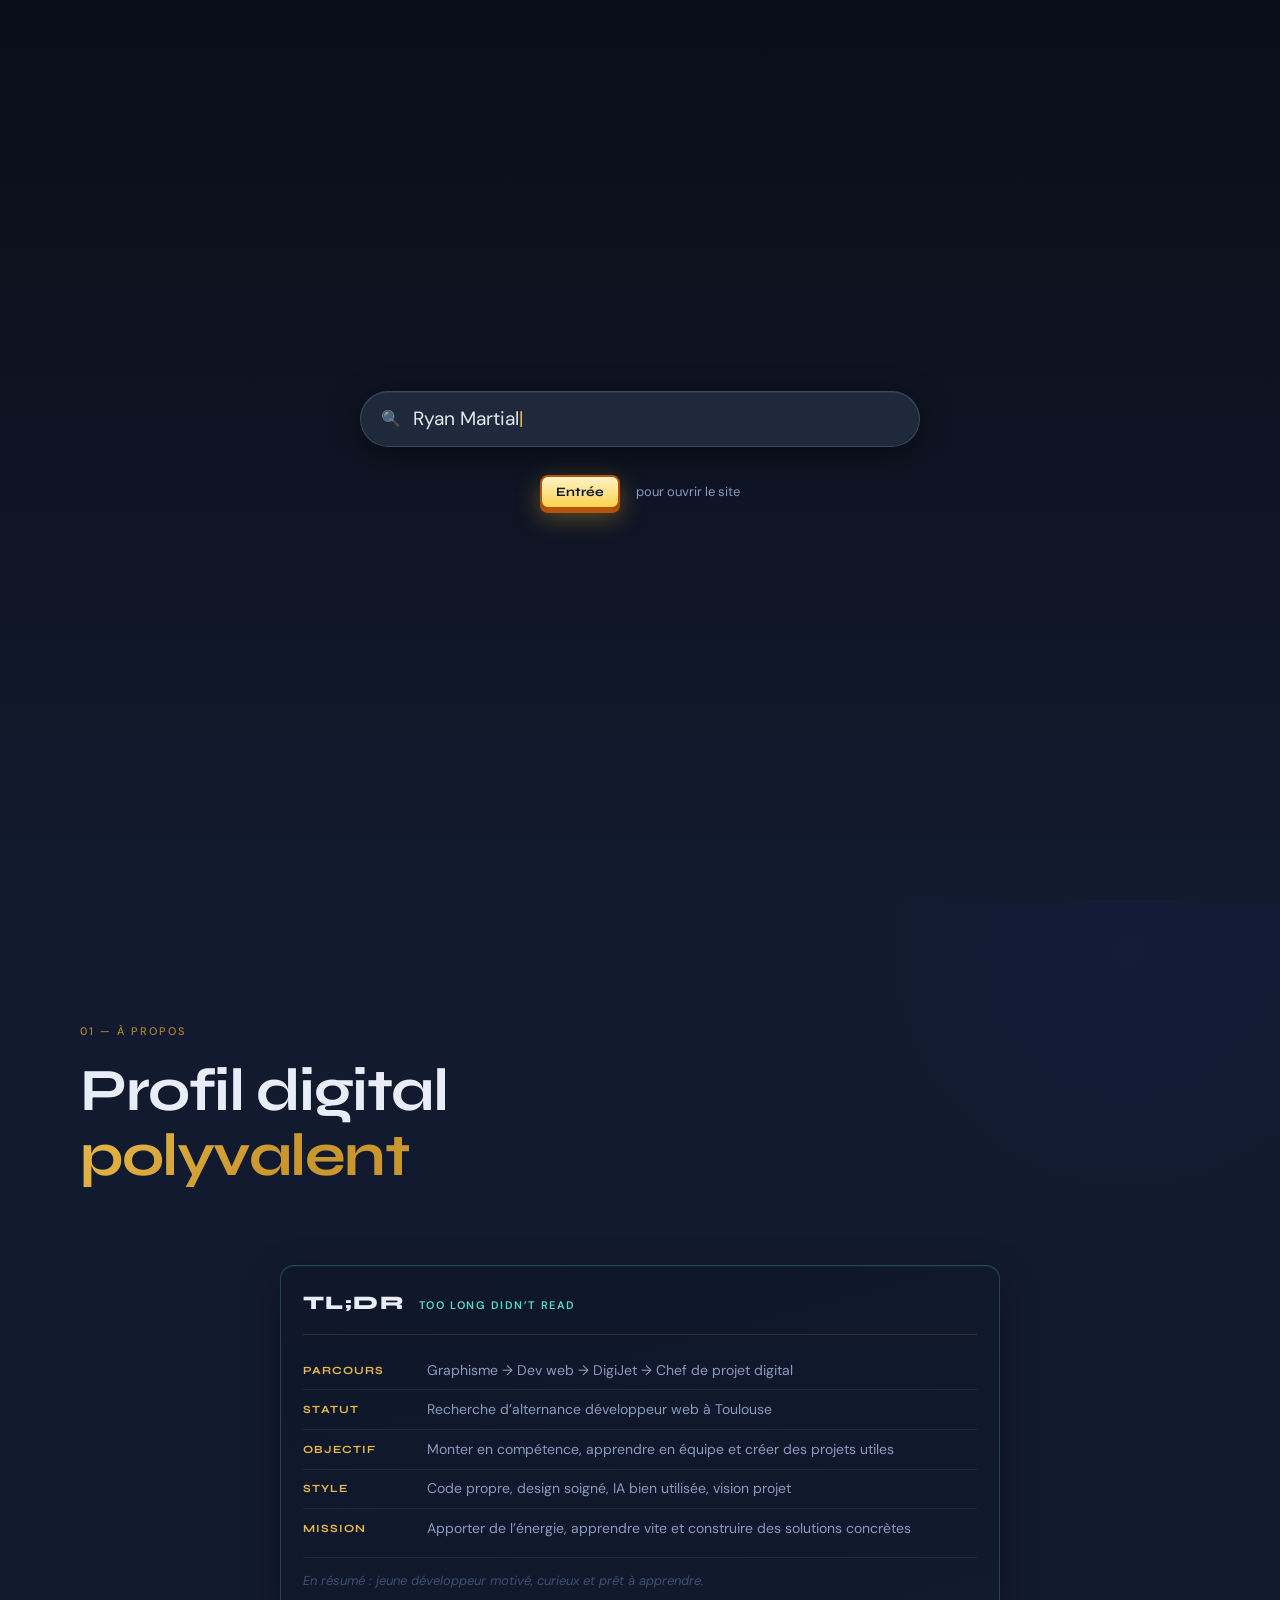
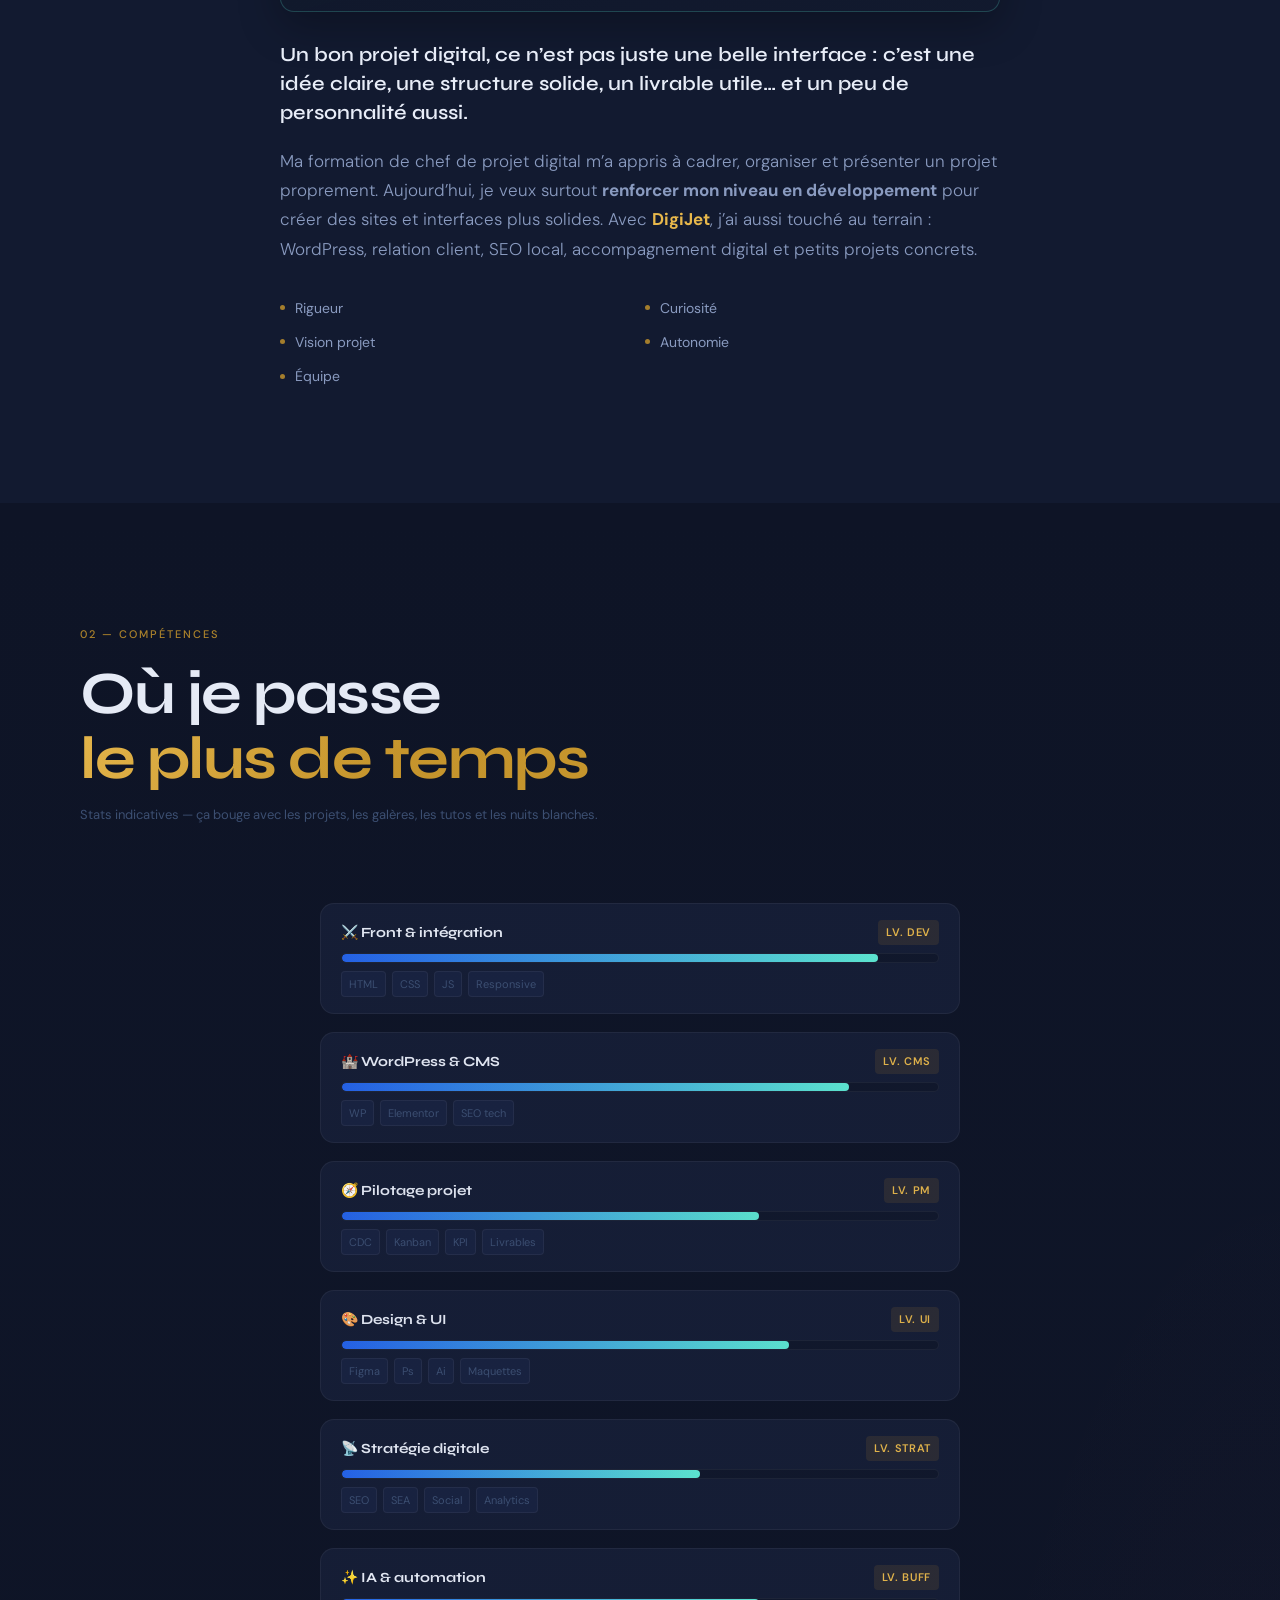
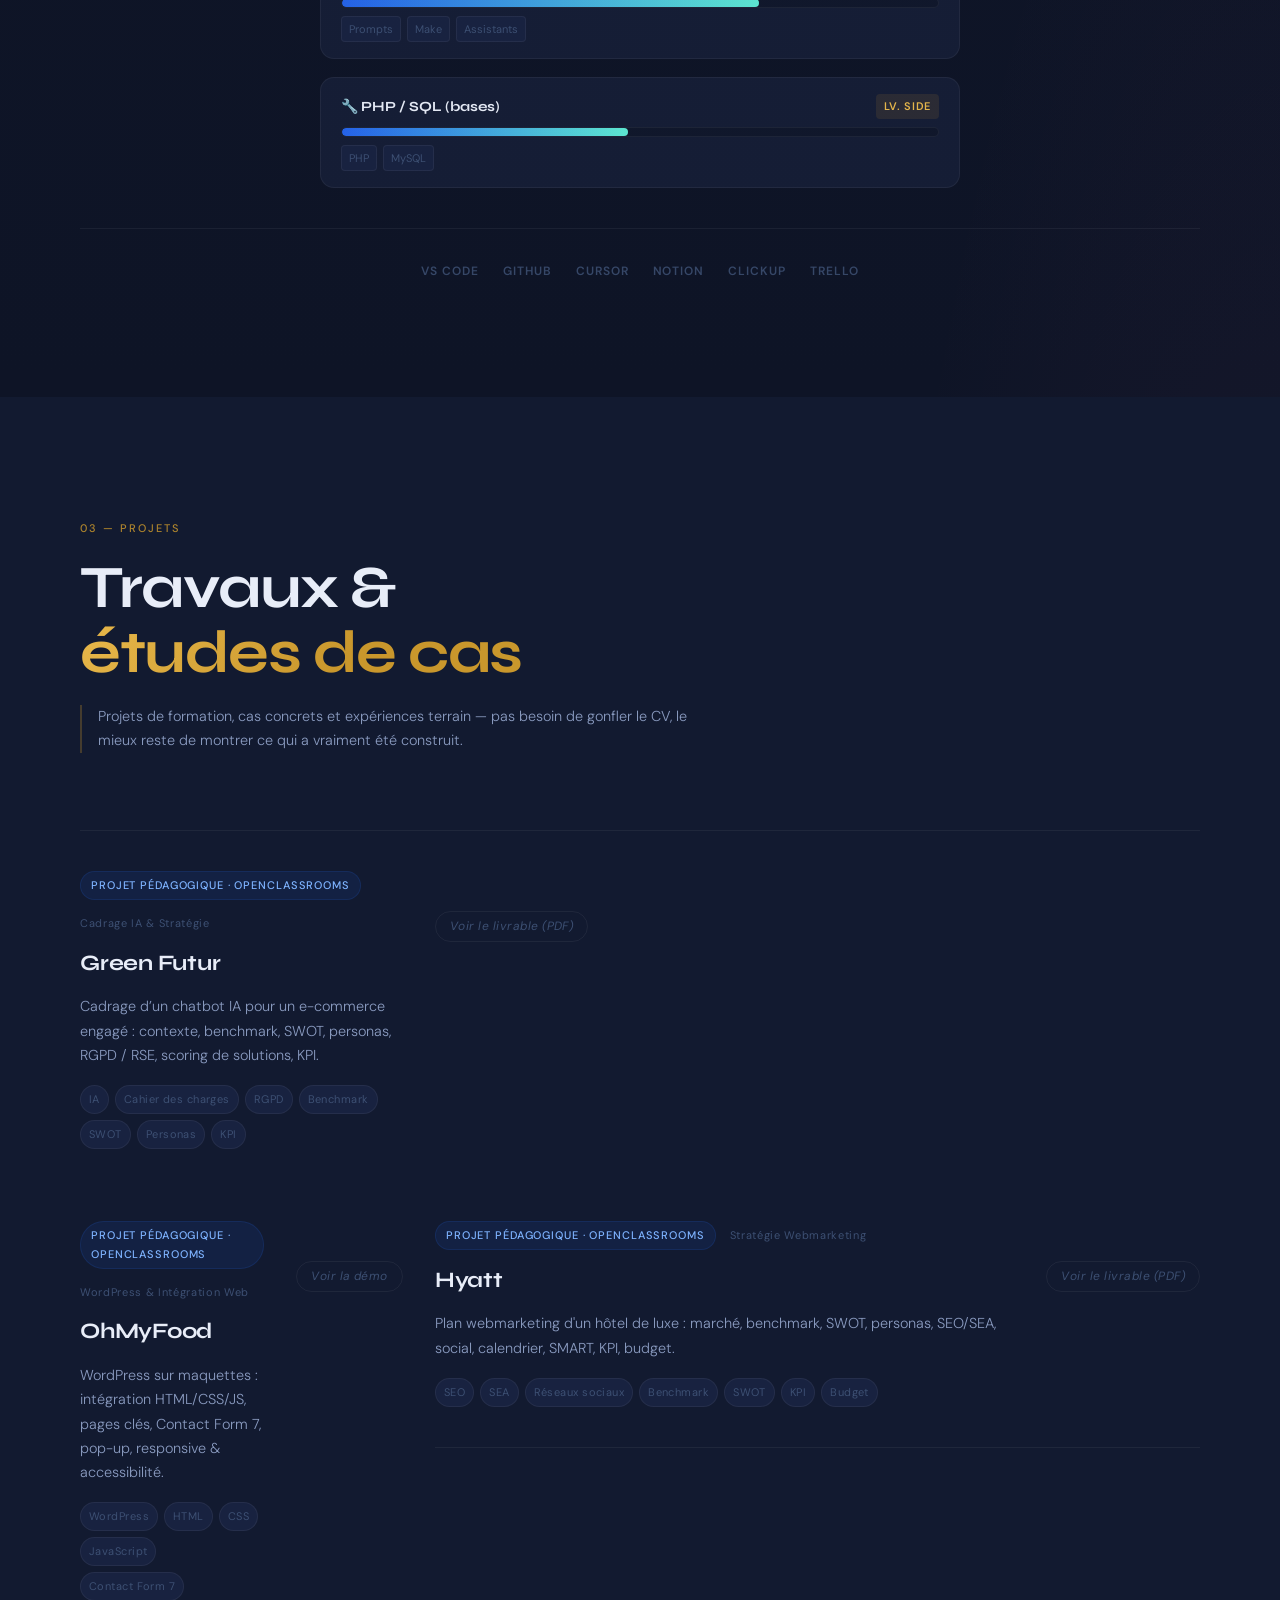
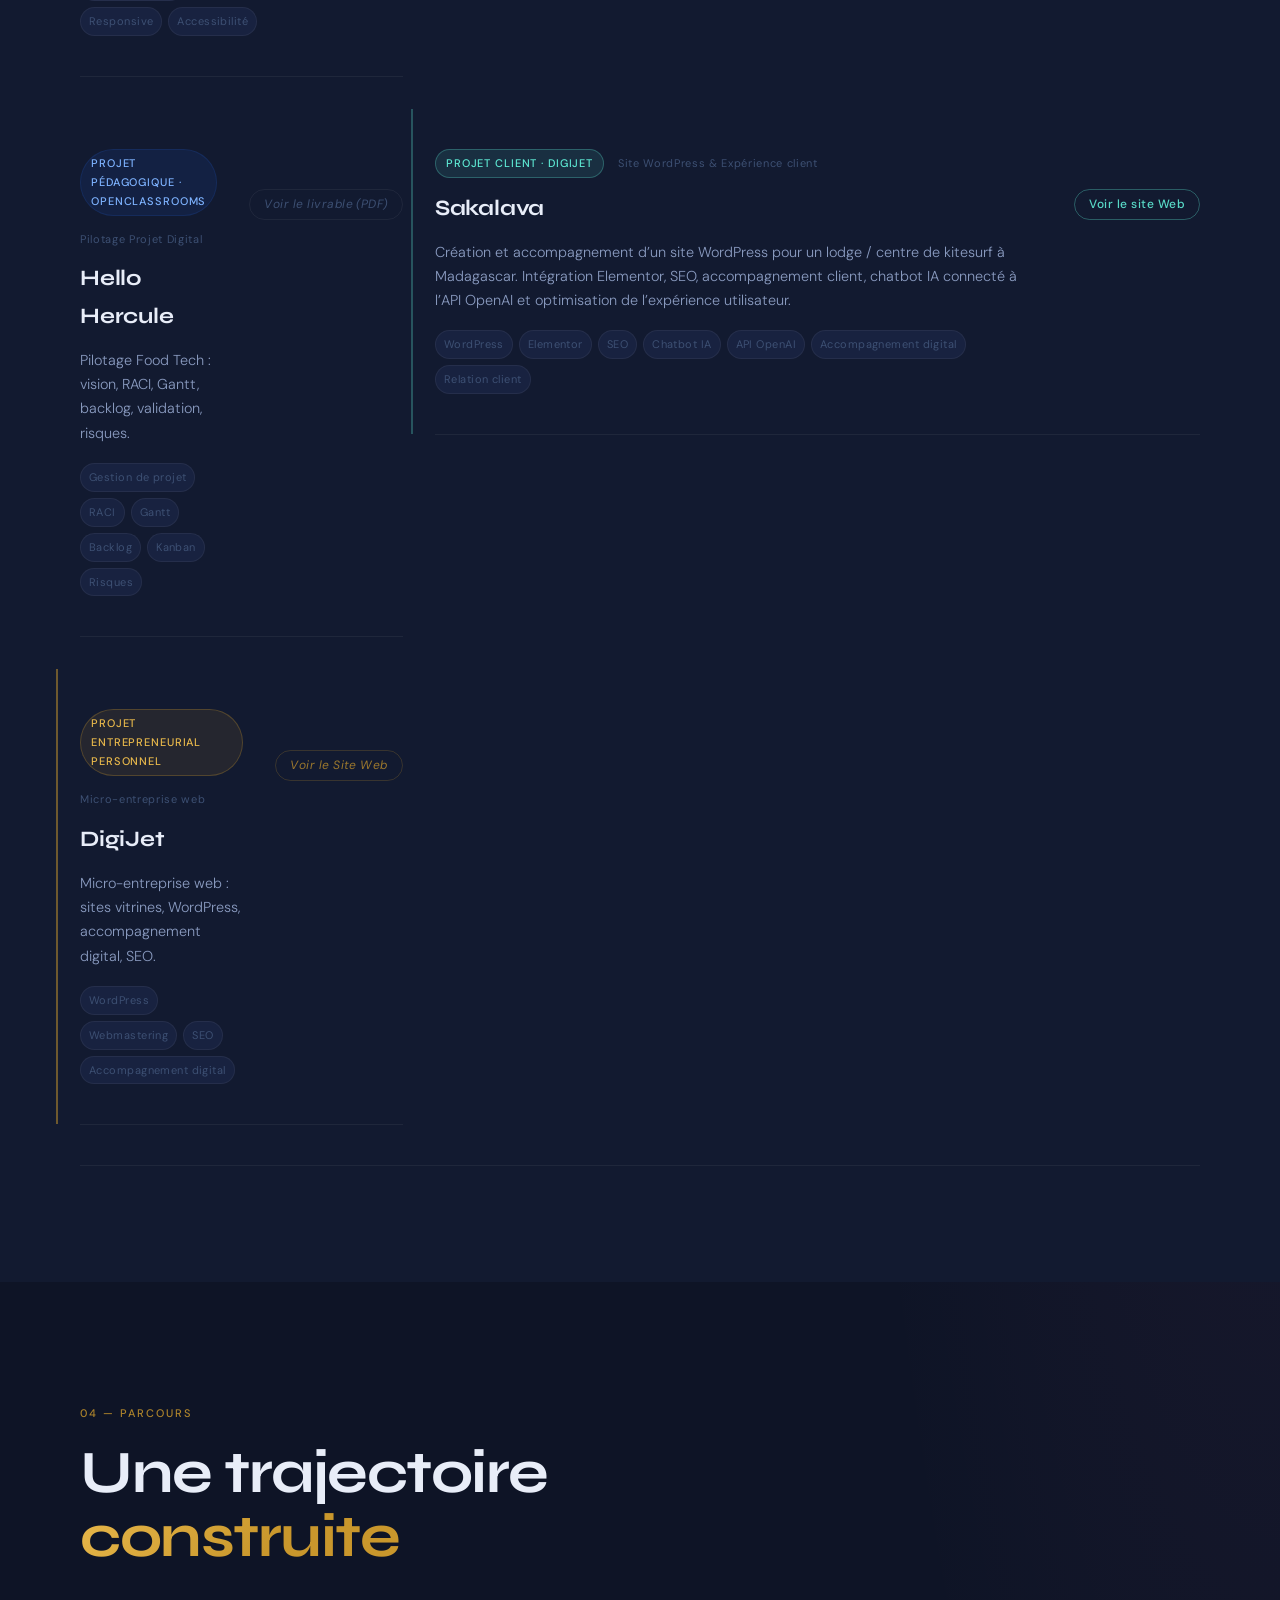
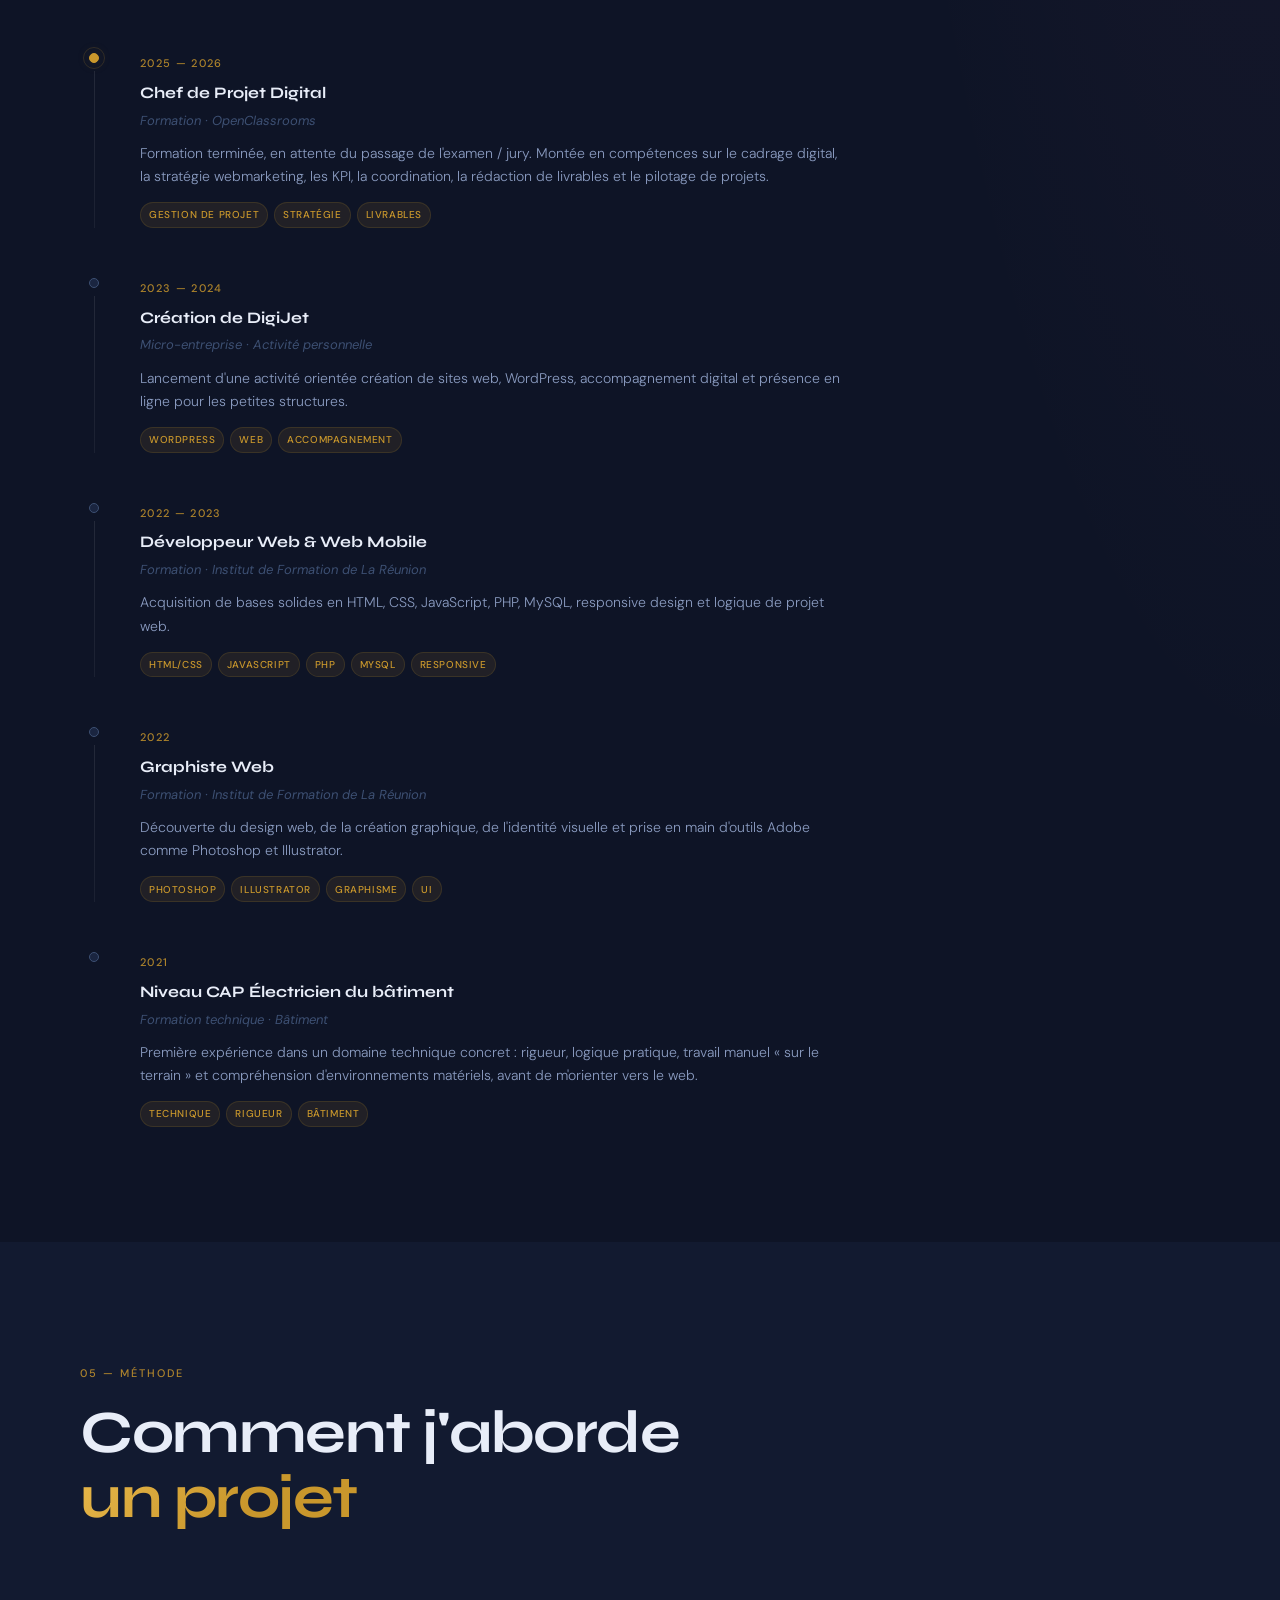
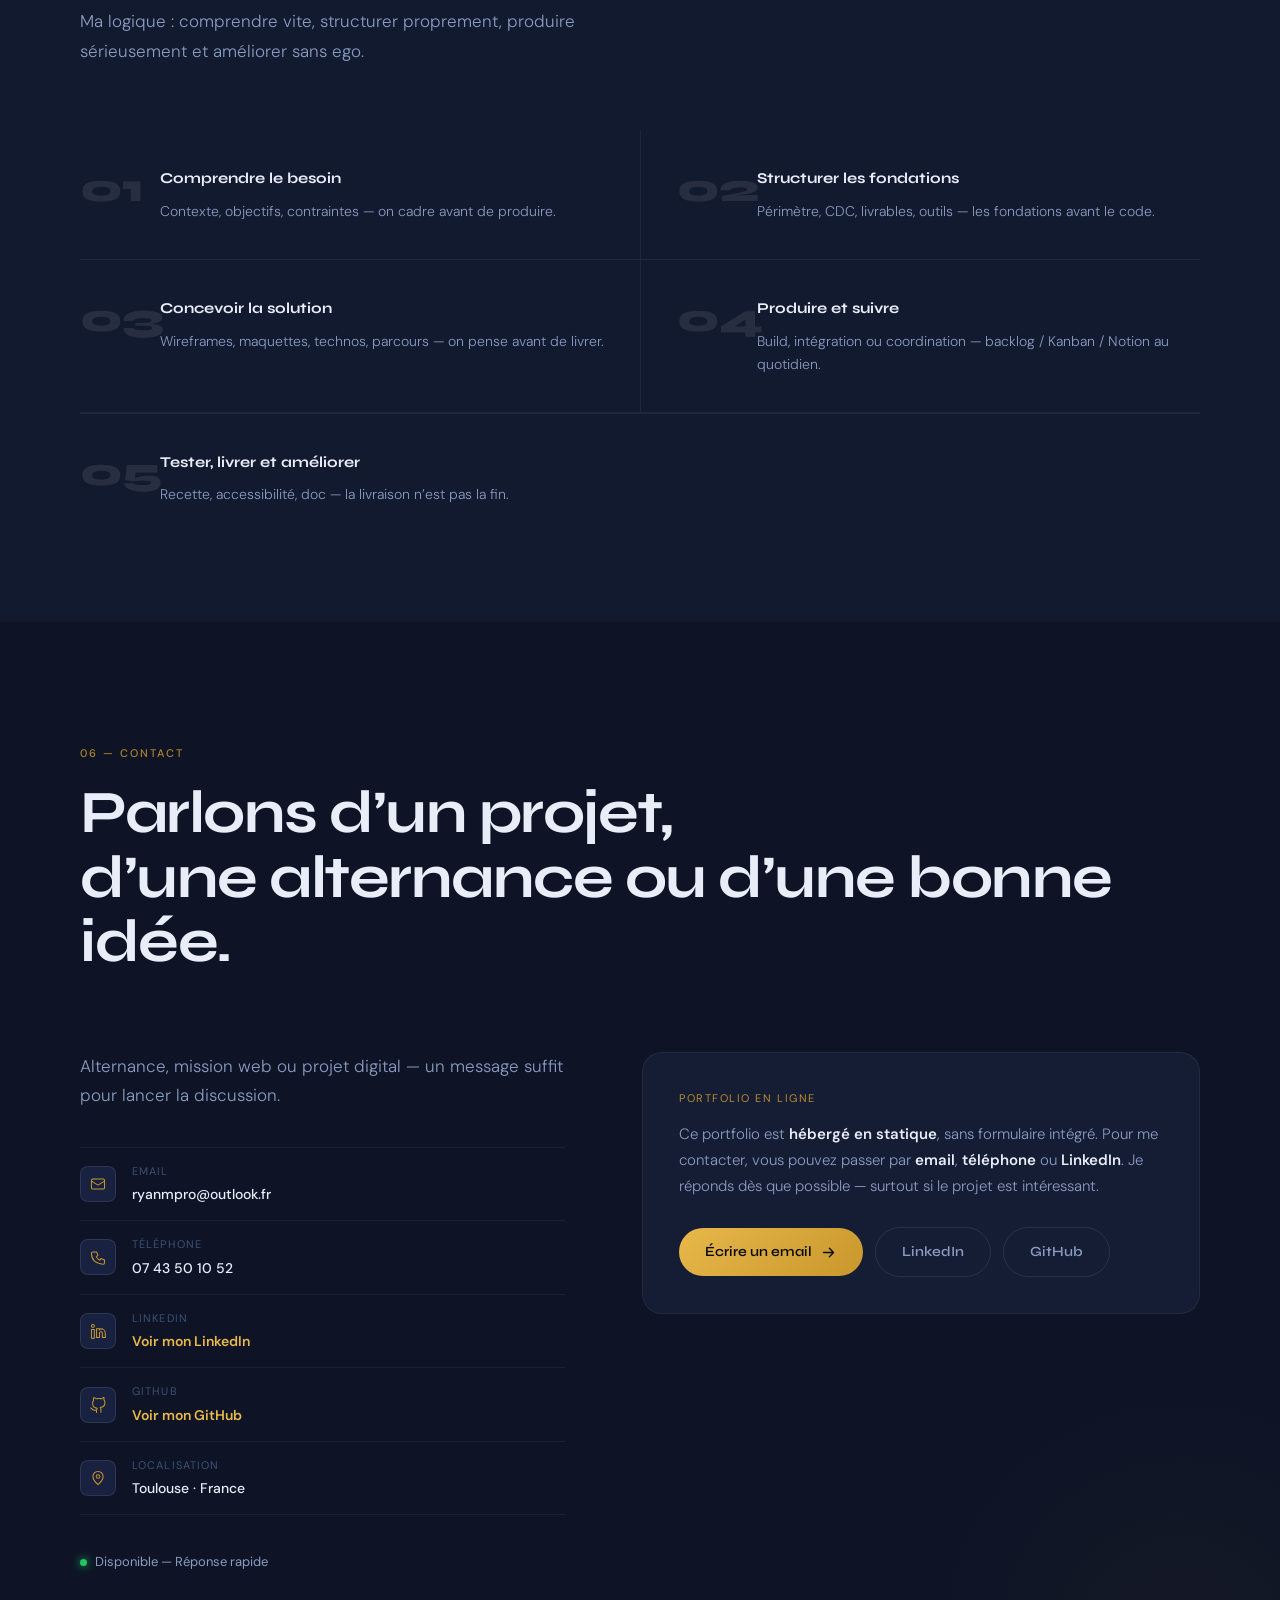
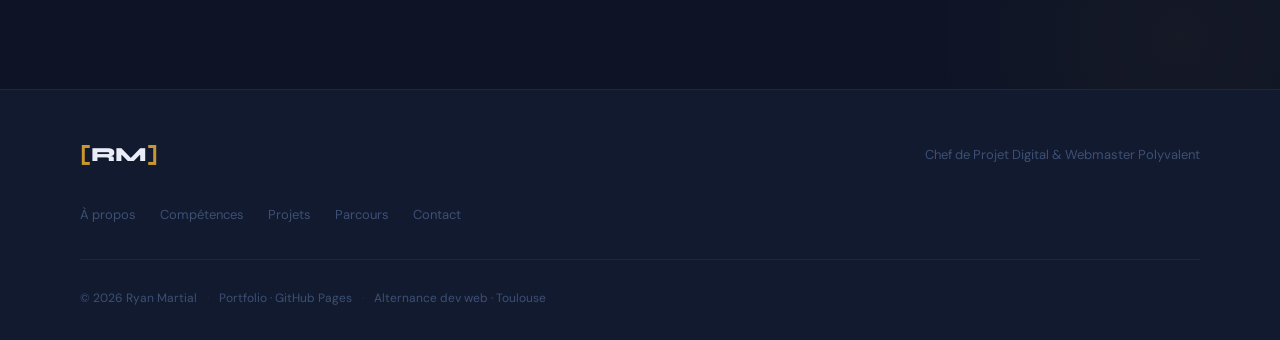
==== commit 8dfa0e79: "Publie les livrables projets et la démo OhMyFood statique. Ajoute les PDF Green Futur, Hyatt et Hell" ====
--- a/index.html
+++ b/index.html
@@ -320,11 +320,10 @@
               </div>
             </div>
             <div class="project-item-right">
-              <span class="btn-soon">Résumé bientôt disponible</span>
-            </div>
-          </article>
-
-          <!-- OhMyFood -->
+              <a href="assets/projets/green-futur/livrable.pdf" target="_blank" rel="noopener noreferrer">
+                <span class="btn-soon">Voir le livrable (PDF)</span>
+              </a>
+            </div>
           <article class="project-item reveal-up" data-delay="60">
             <div class="project-item-left">
               <div class="project-item-meta">
@@ -342,7 +341,9 @@
               </div>
             </div>
             <div class="project-item-right">
-              <span class="btn-soon">Résumé bientôt disponible</span>
+              <a href="projets/ohmyfood/" target="_blank" rel="noopener noreferrer">
+                <span class="btn-soon">Voir la démo</span>
+              </a>
             </div>
           </article>
 
@@ -363,7 +364,9 @@
               </div>
             </div>
             <div class="project-item-right">
-              <span class="btn-soon">Résumé bientôt disponible</span>
+              <a href="assets/projets/hyatt/livrable.pdf" target="_blank" rel="noopener noreferrer">
+                <span class="btn-soon">Voir le livrable (PDF)</span>
+              </a>
             </div>
           </article>
 
@@ -384,7 +387,9 @@
               </div>
             </div>
             <div class="project-item-right">
-              <span class="btn-soon">Résumé bientôt disponible</span>
+              <a href="assets/projets/hello-hercule/livrable.pdf" target="_blank" rel="noopener noreferrer">
+                <span class="btn-soon">Voir le livrable (PDF)</span>
+              </a>
             </div>
           </article>
 
@@ -430,7 +435,9 @@
               </div>
             </div>
             <div class="project-item-right">
-              <a href="https://ryanjpm.github.io/digijet/" ><span class="btn-soon btn-soon--gold">Voir le Site Web</span></a>
+              <a href="https://ryanjpm.github.io/digijet/" target="_blank" rel="noopener noreferrer">
+                <span class="btn-soon btn-soon--gold">Voir le Site Web</span>
+              </a>
             </div>
           </article>
 
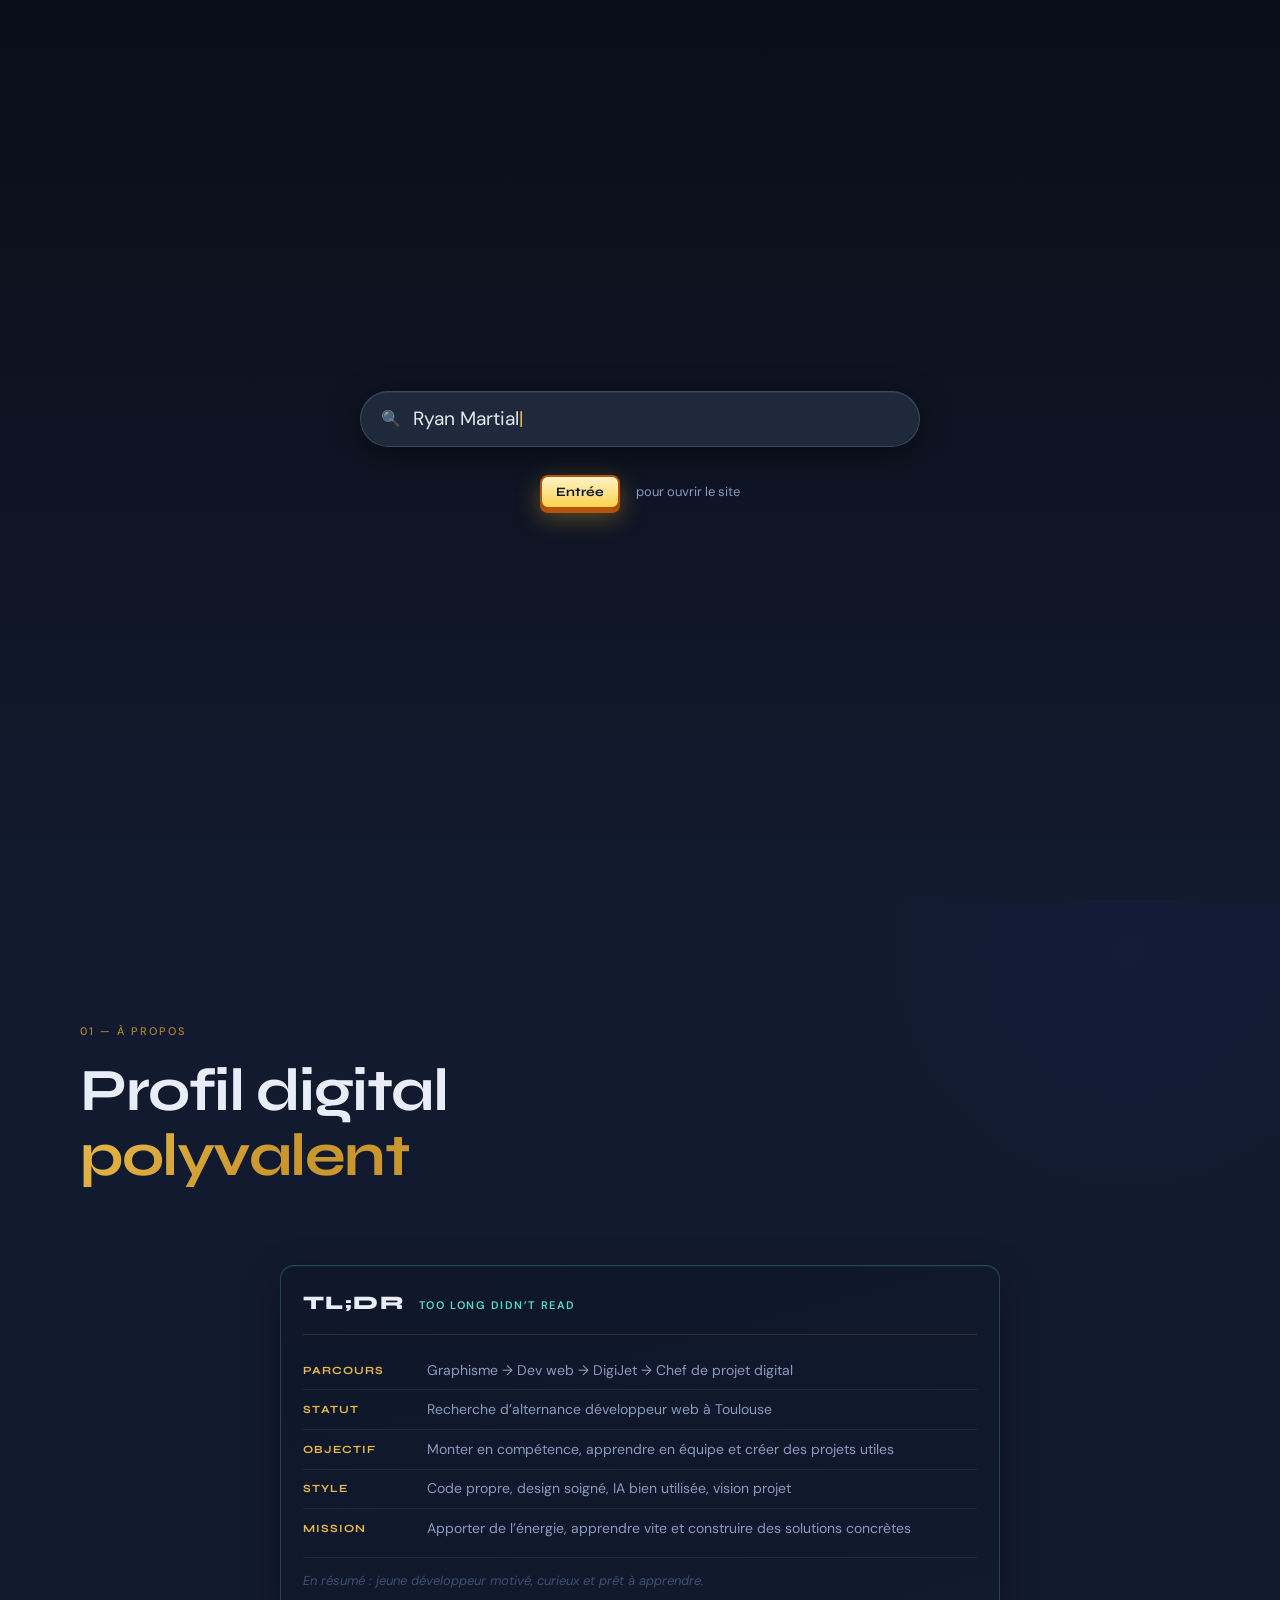
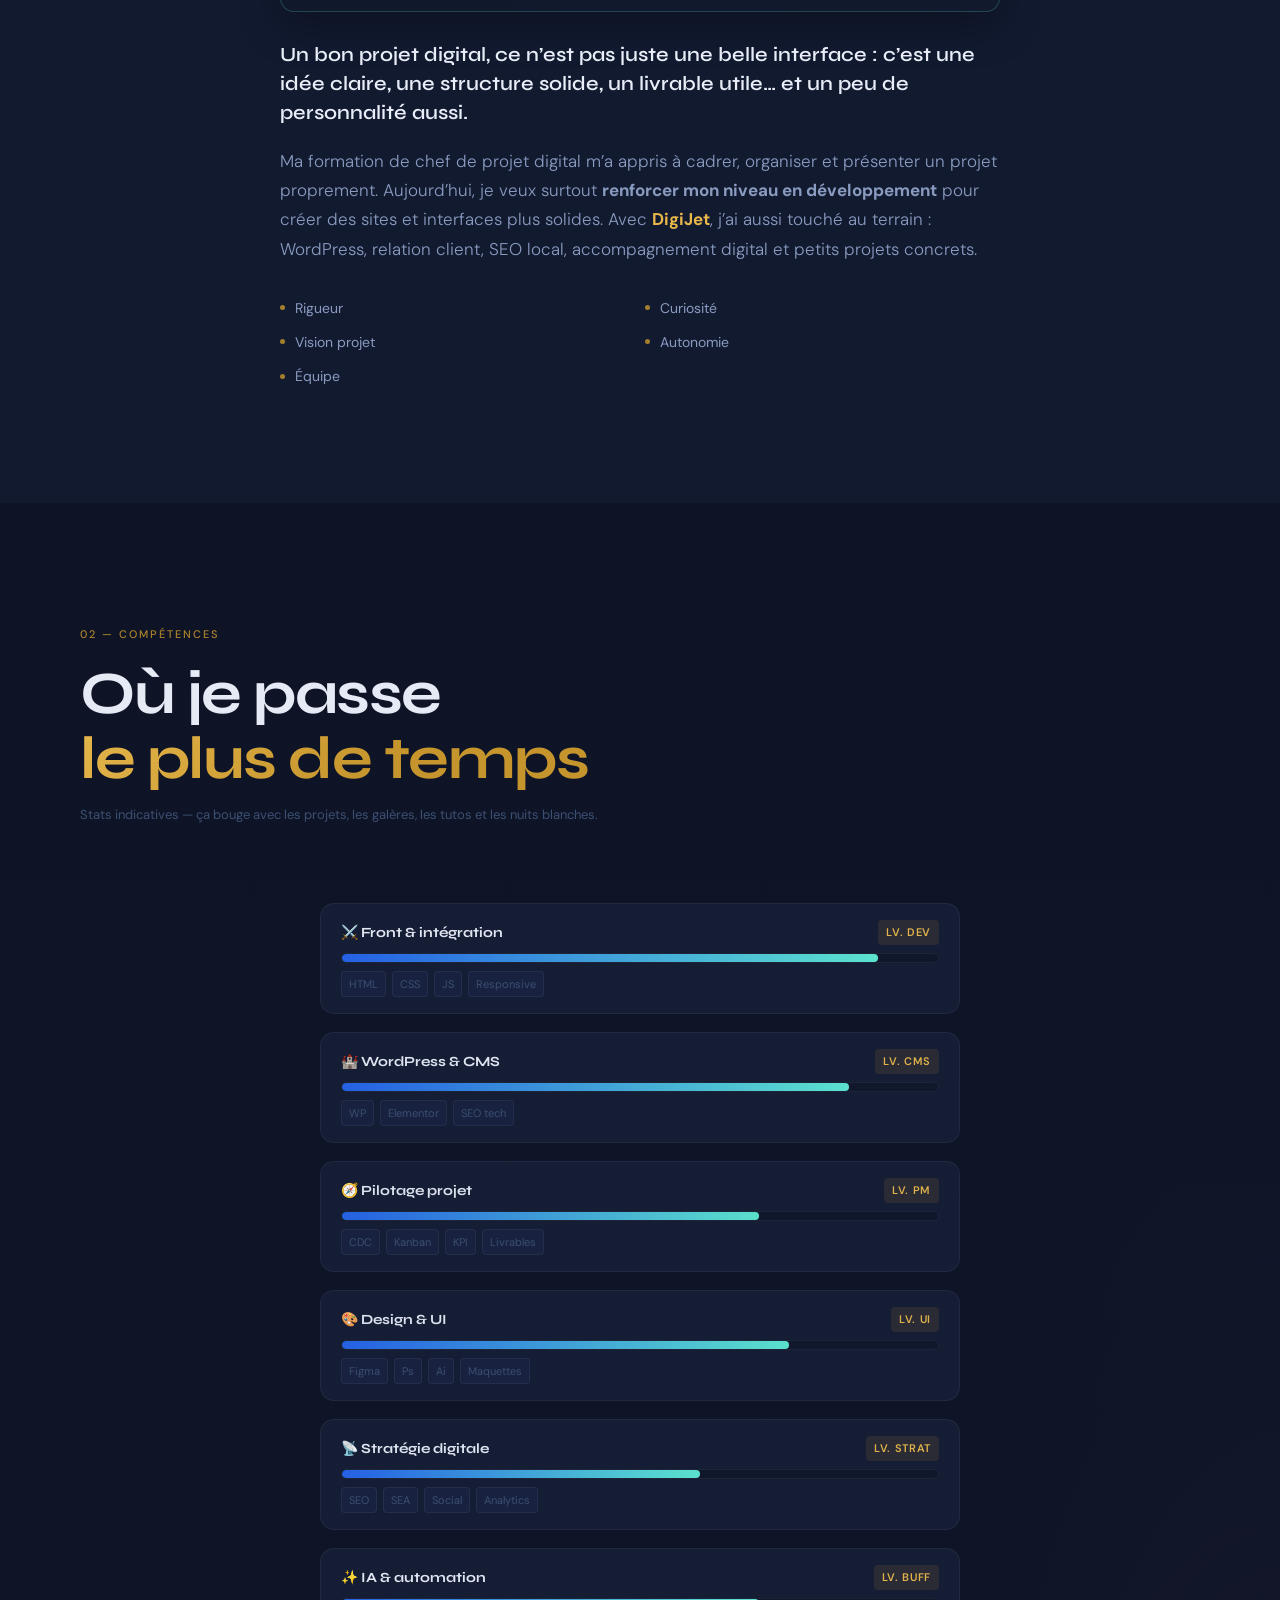
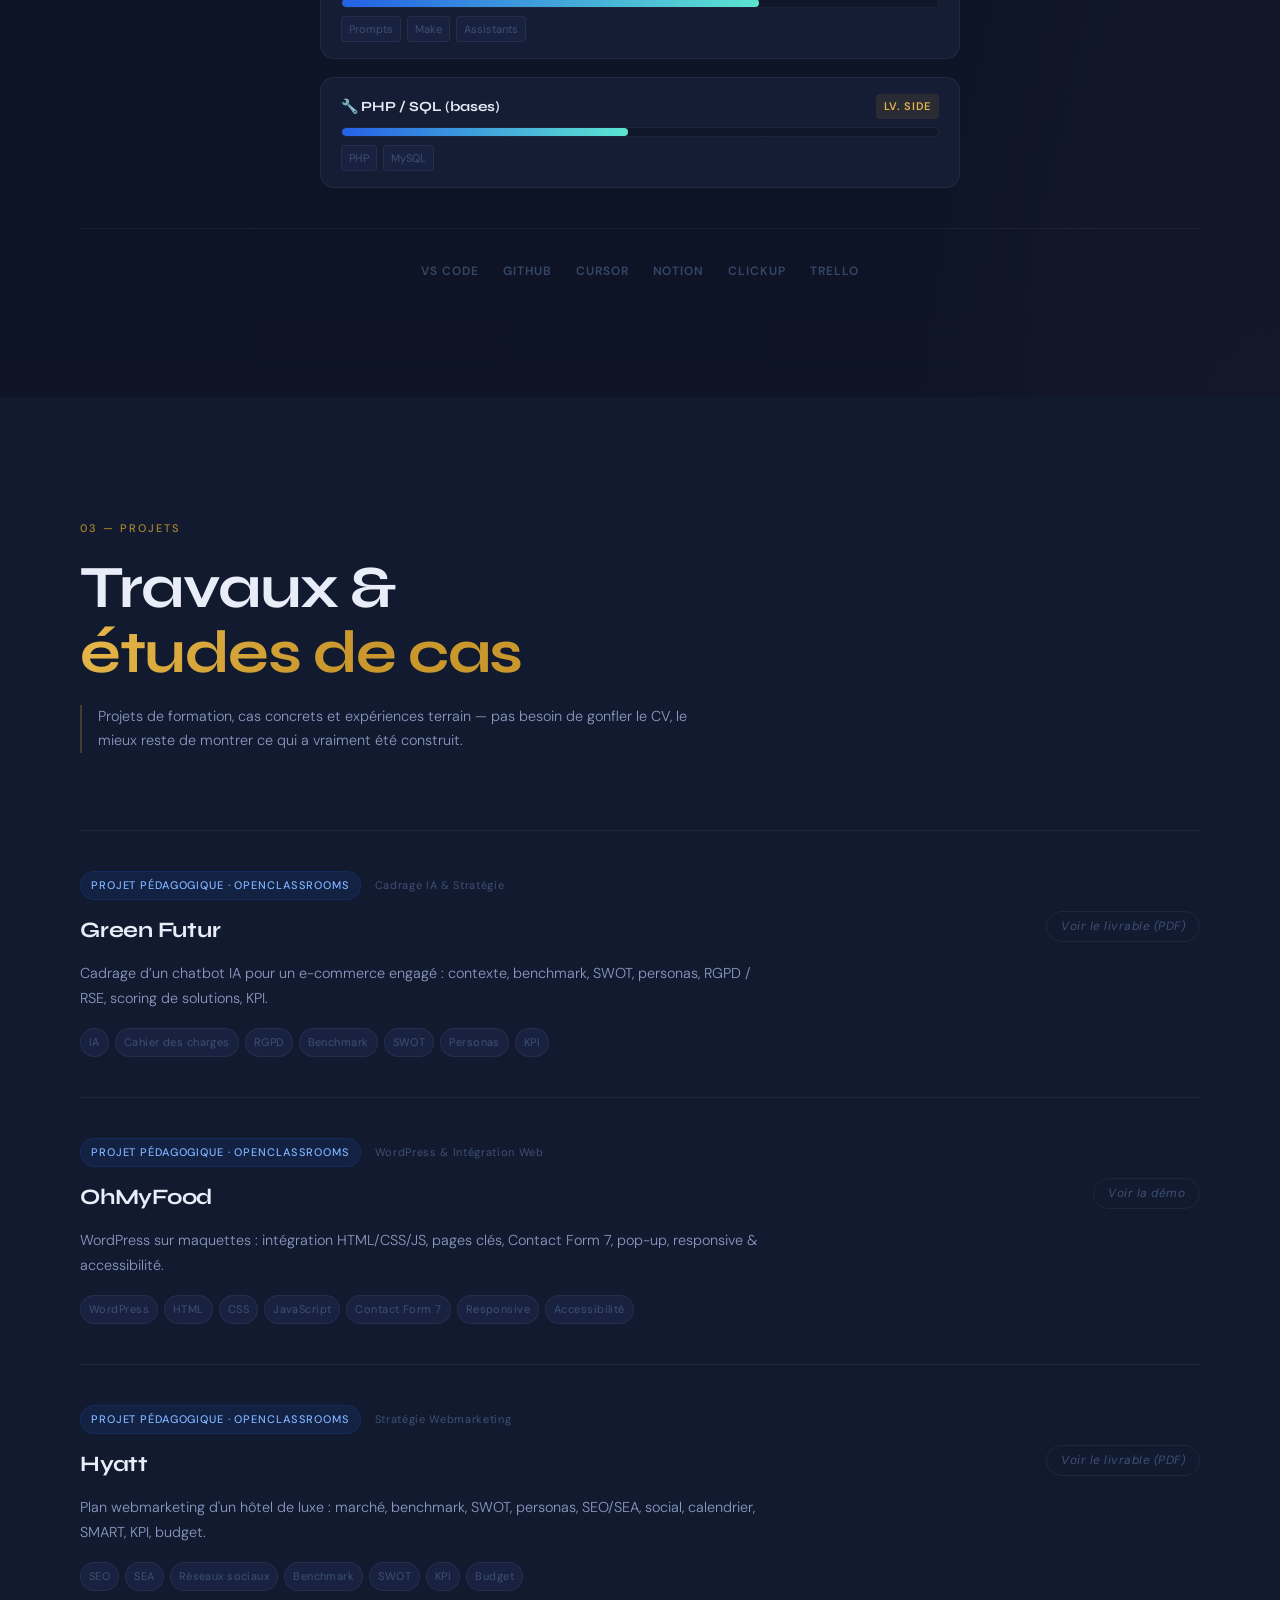
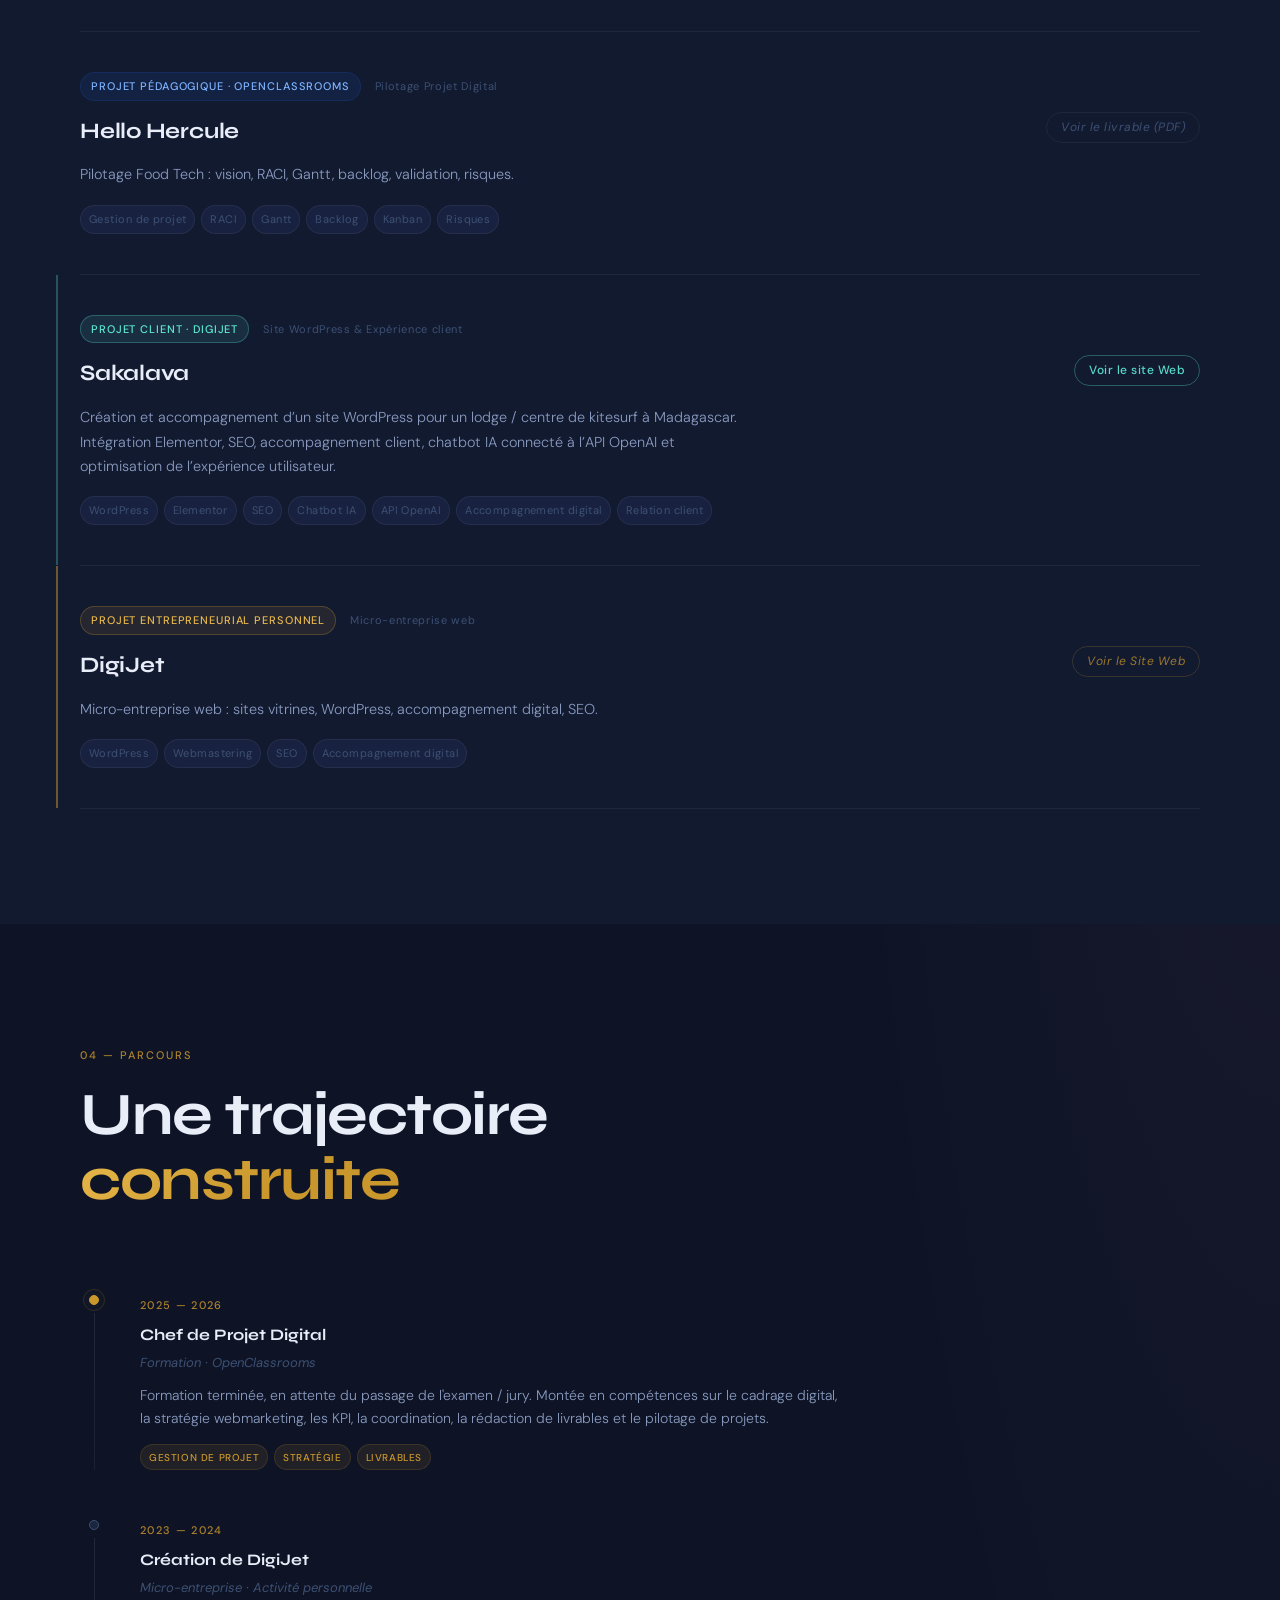
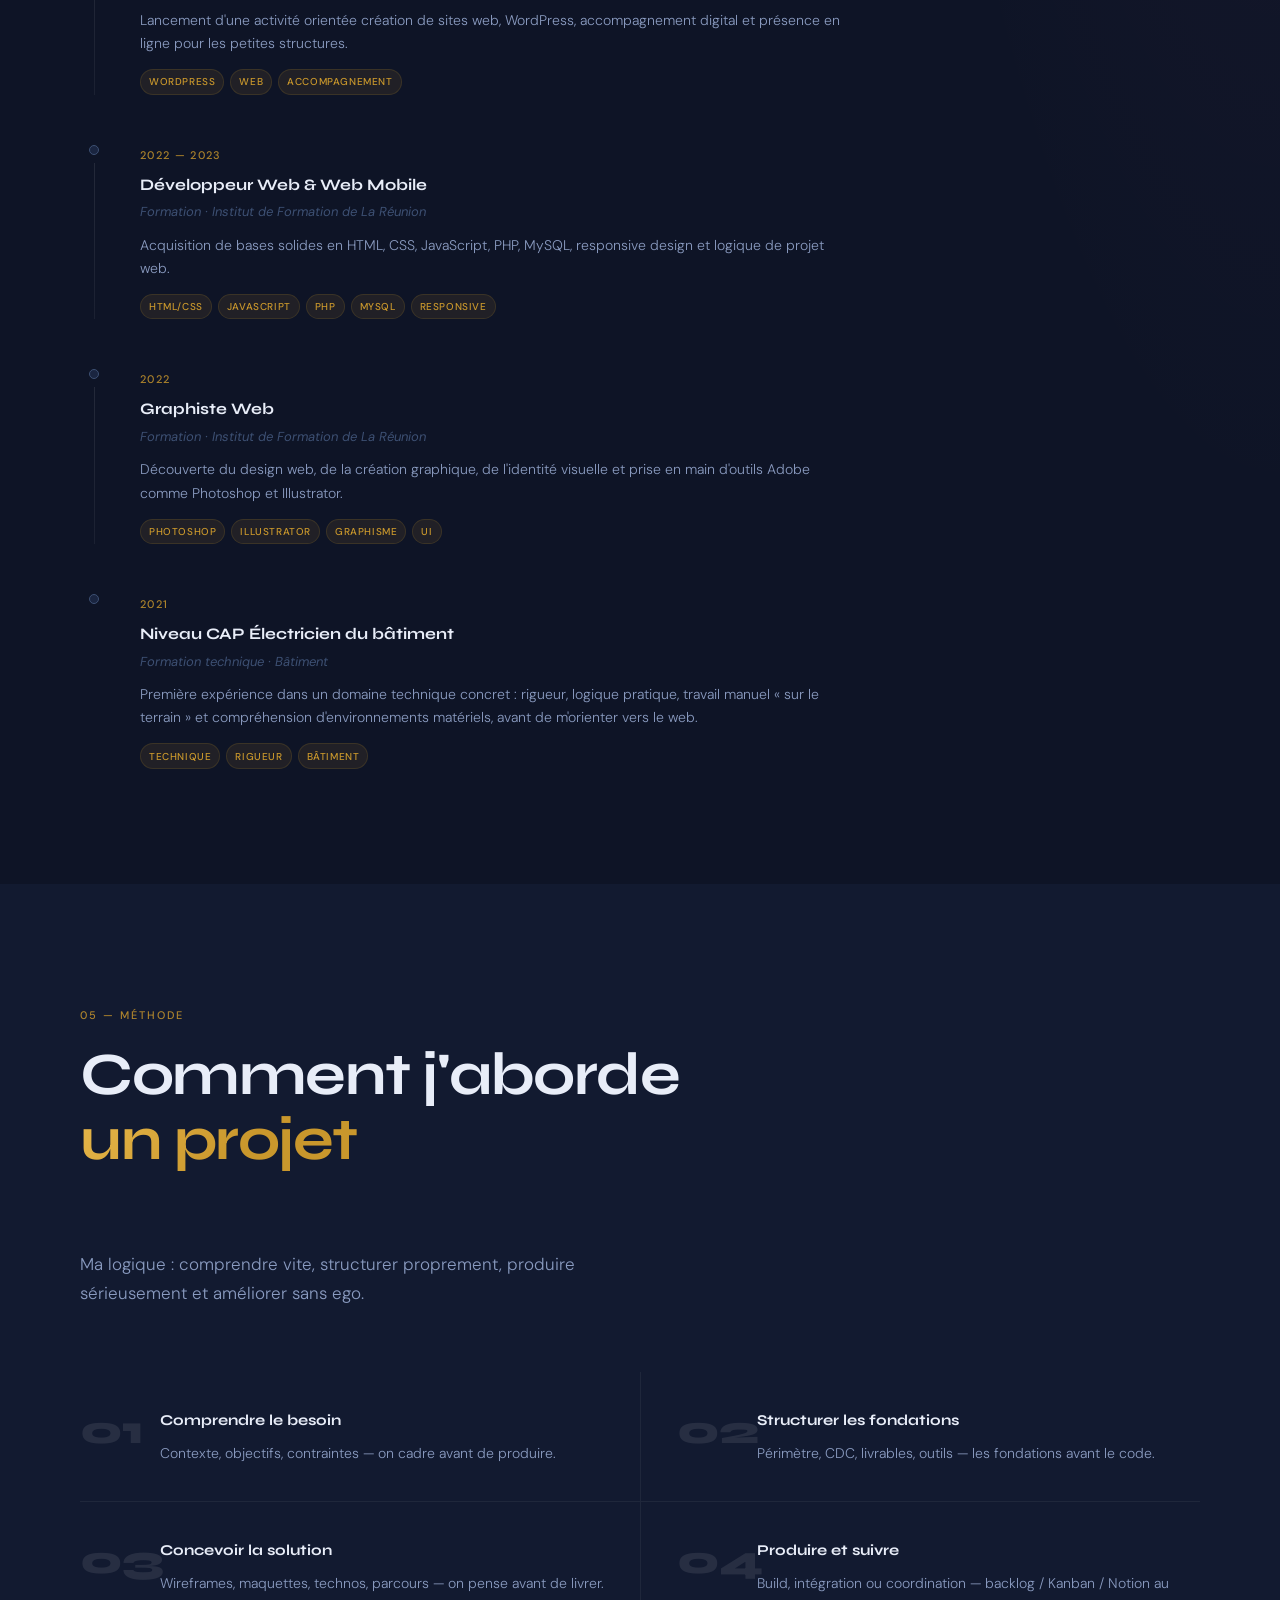
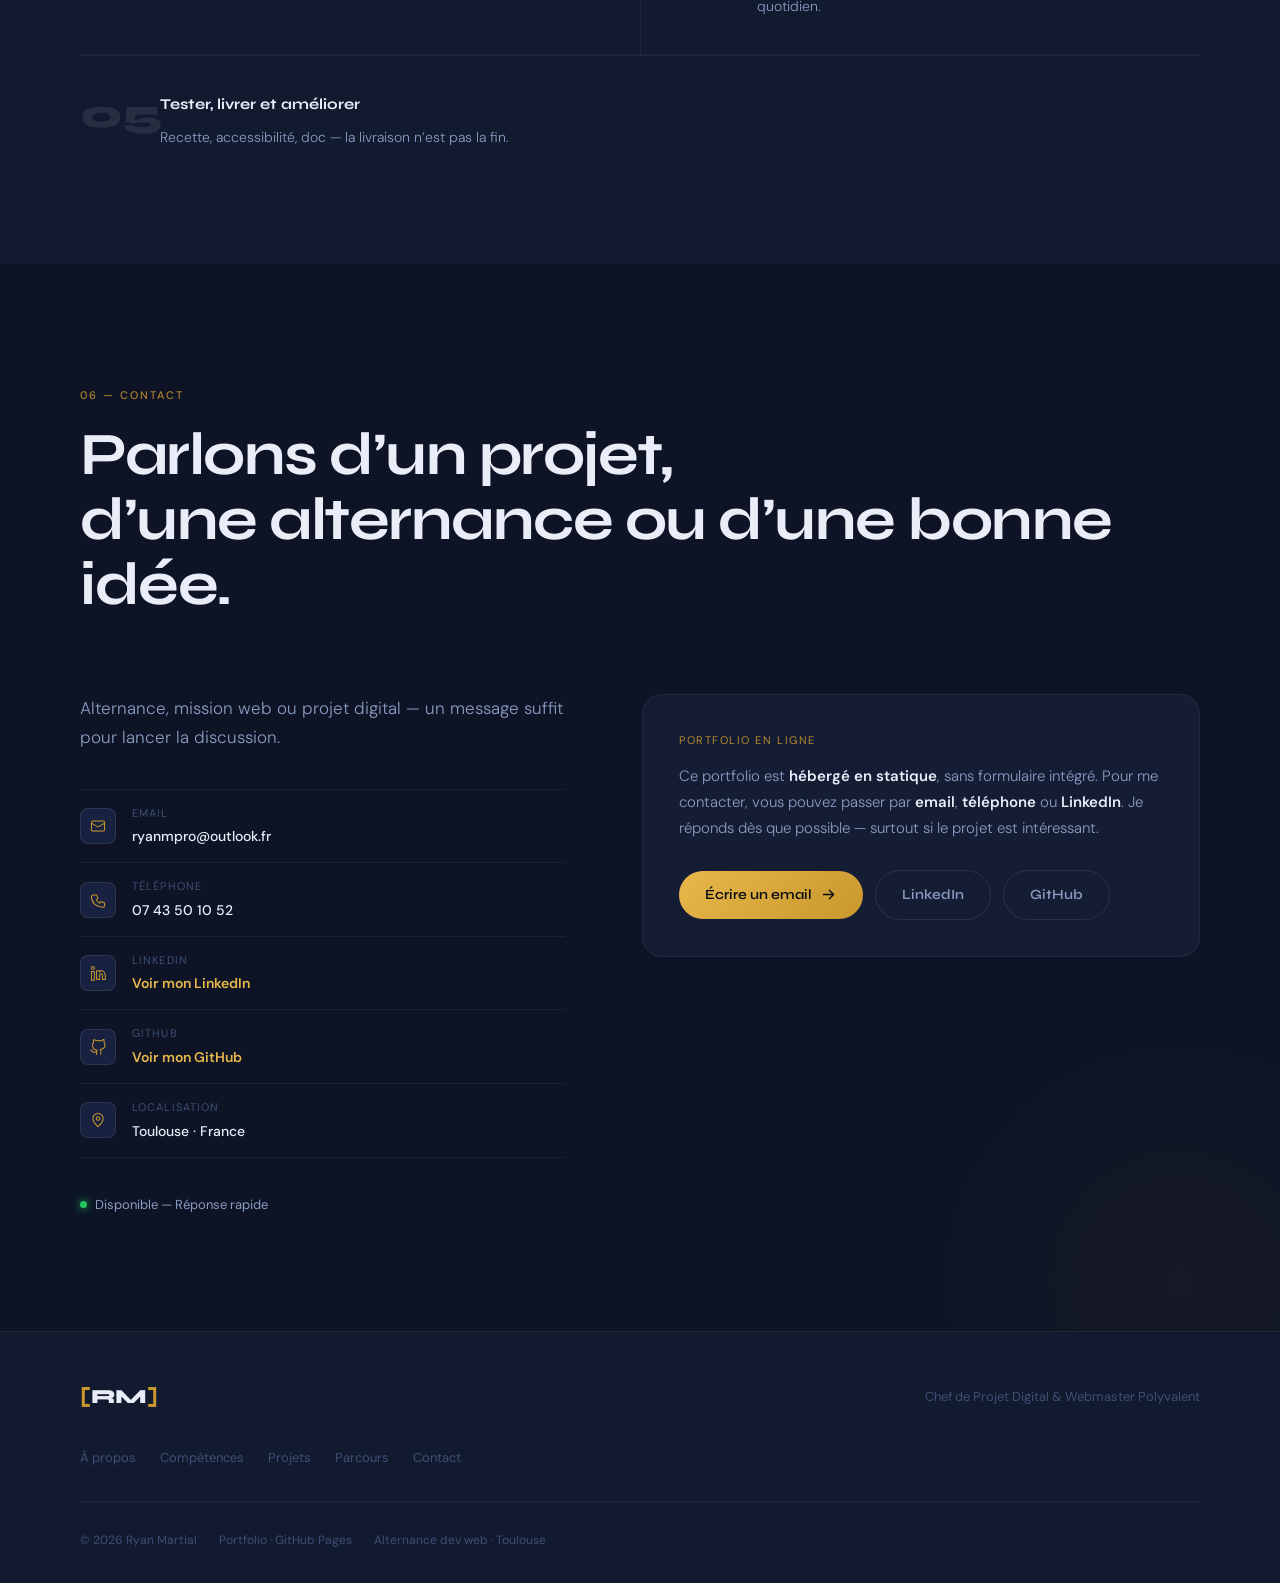
==== commit dbb6bb8b: "Corrige la grille projets et retire le lien skip sur OhMyFood. Ferme la balise article manquante sur" ====
--- a/index.html
+++ b/index.html
@@ -324,6 +324,9 @@
                 <span class="btn-soon">Voir le livrable (PDF)</span>
               </a>
             </div>
+          </article>
+
+          <!-- OhMyFood -->
           <article class="project-item reveal-up" data-delay="60">
             <div class="project-item-left">
               <div class="project-item-meta">
--- a/assets/css/style.css
+++ b/assets/css/style.css
@@ -640,6 +640,11 @@
 .project-item-right {
   display: flex; align-items: flex-start;
   padding-top: 2.5rem; flex-shrink: 0;
+}
+.project-item-right a {
+  display: inline-block;
+  text-decoration: none;
+  color: inherit;
 }
 .btn-soon {
   font-size: 0.75rem; font-weight: 400;
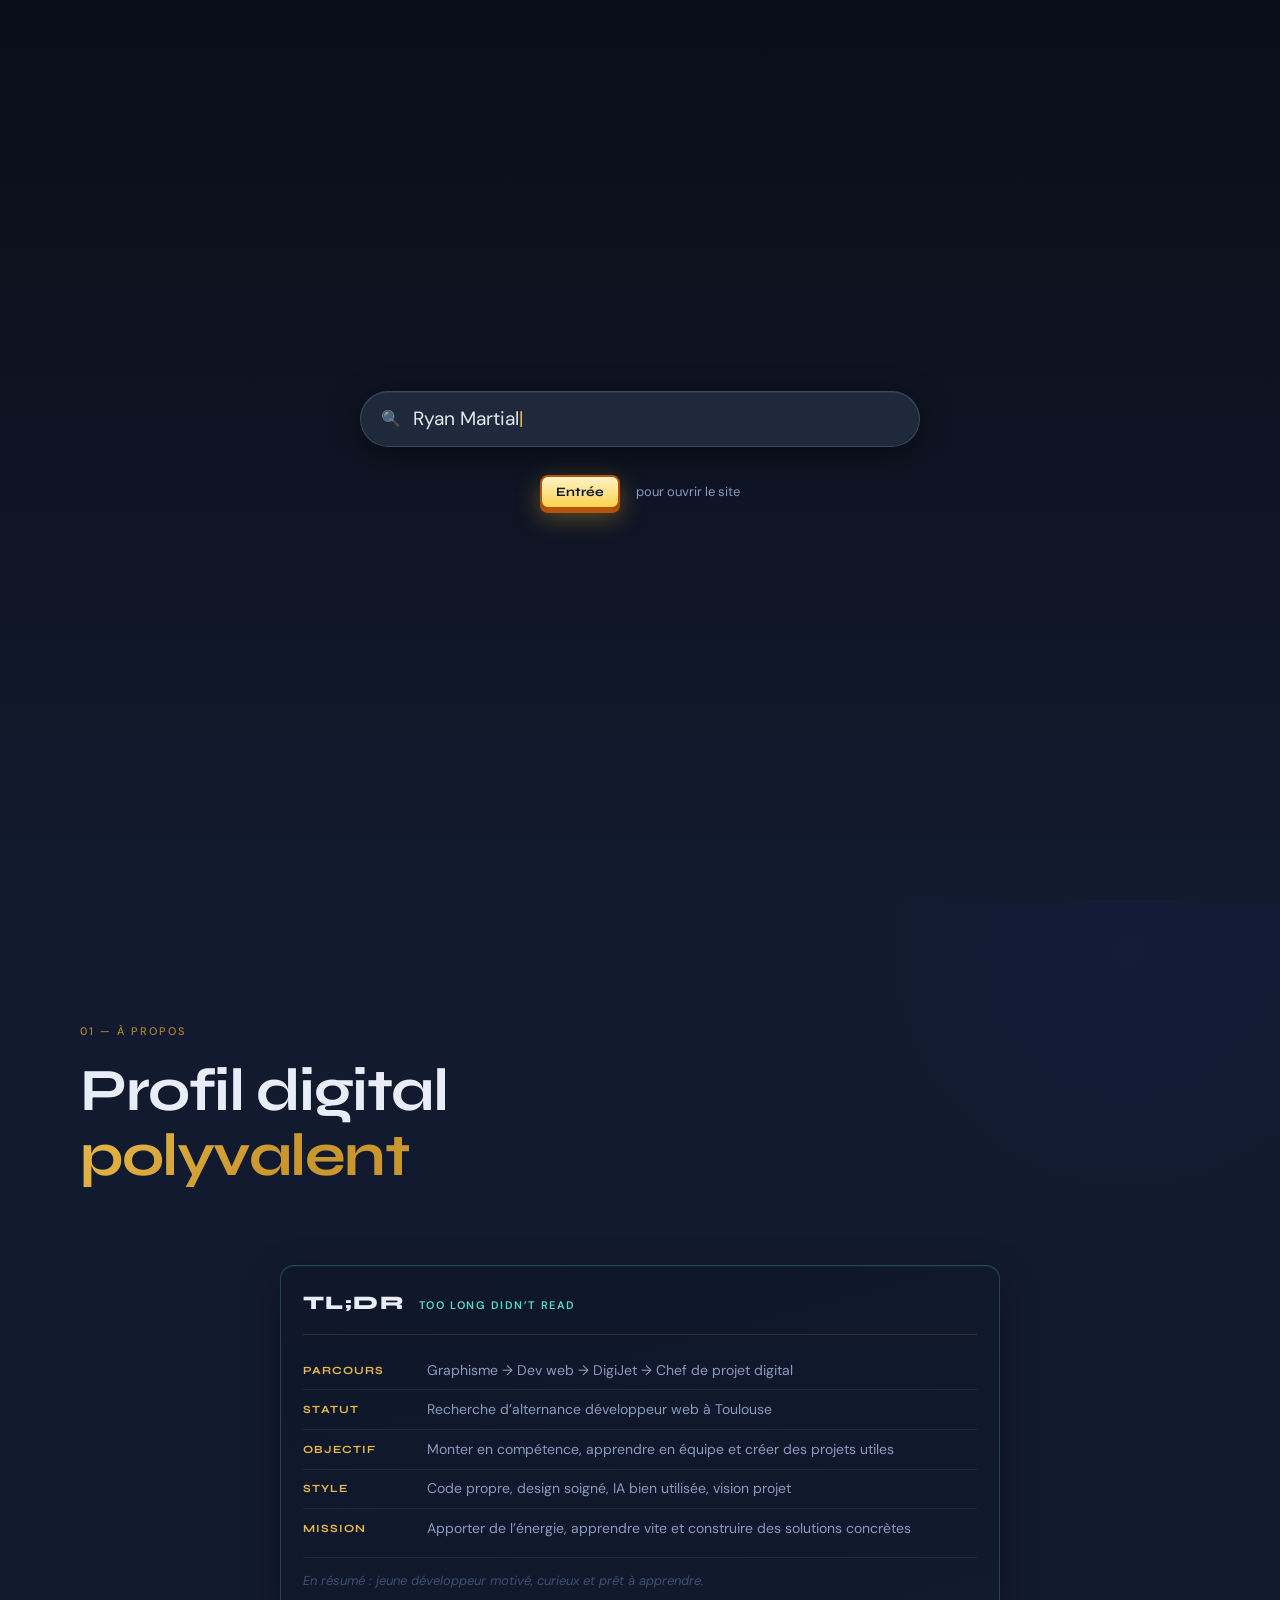
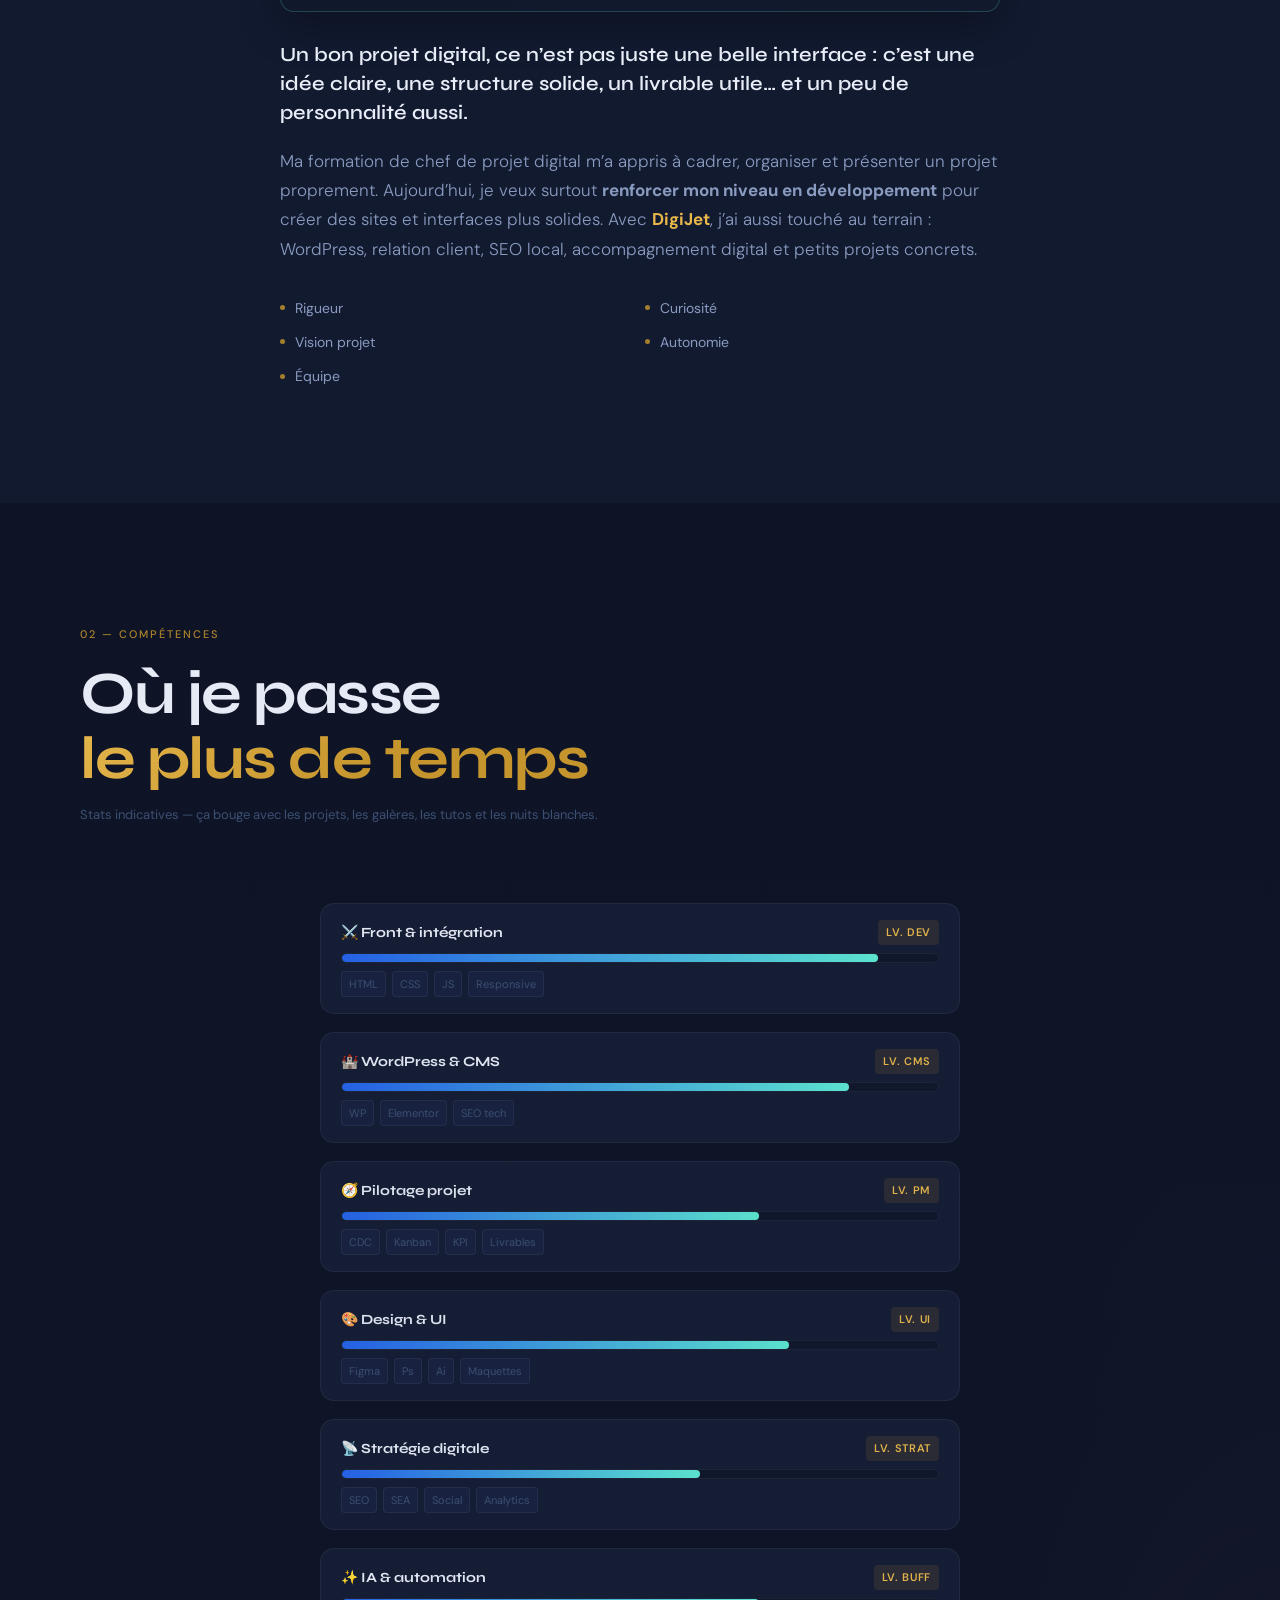
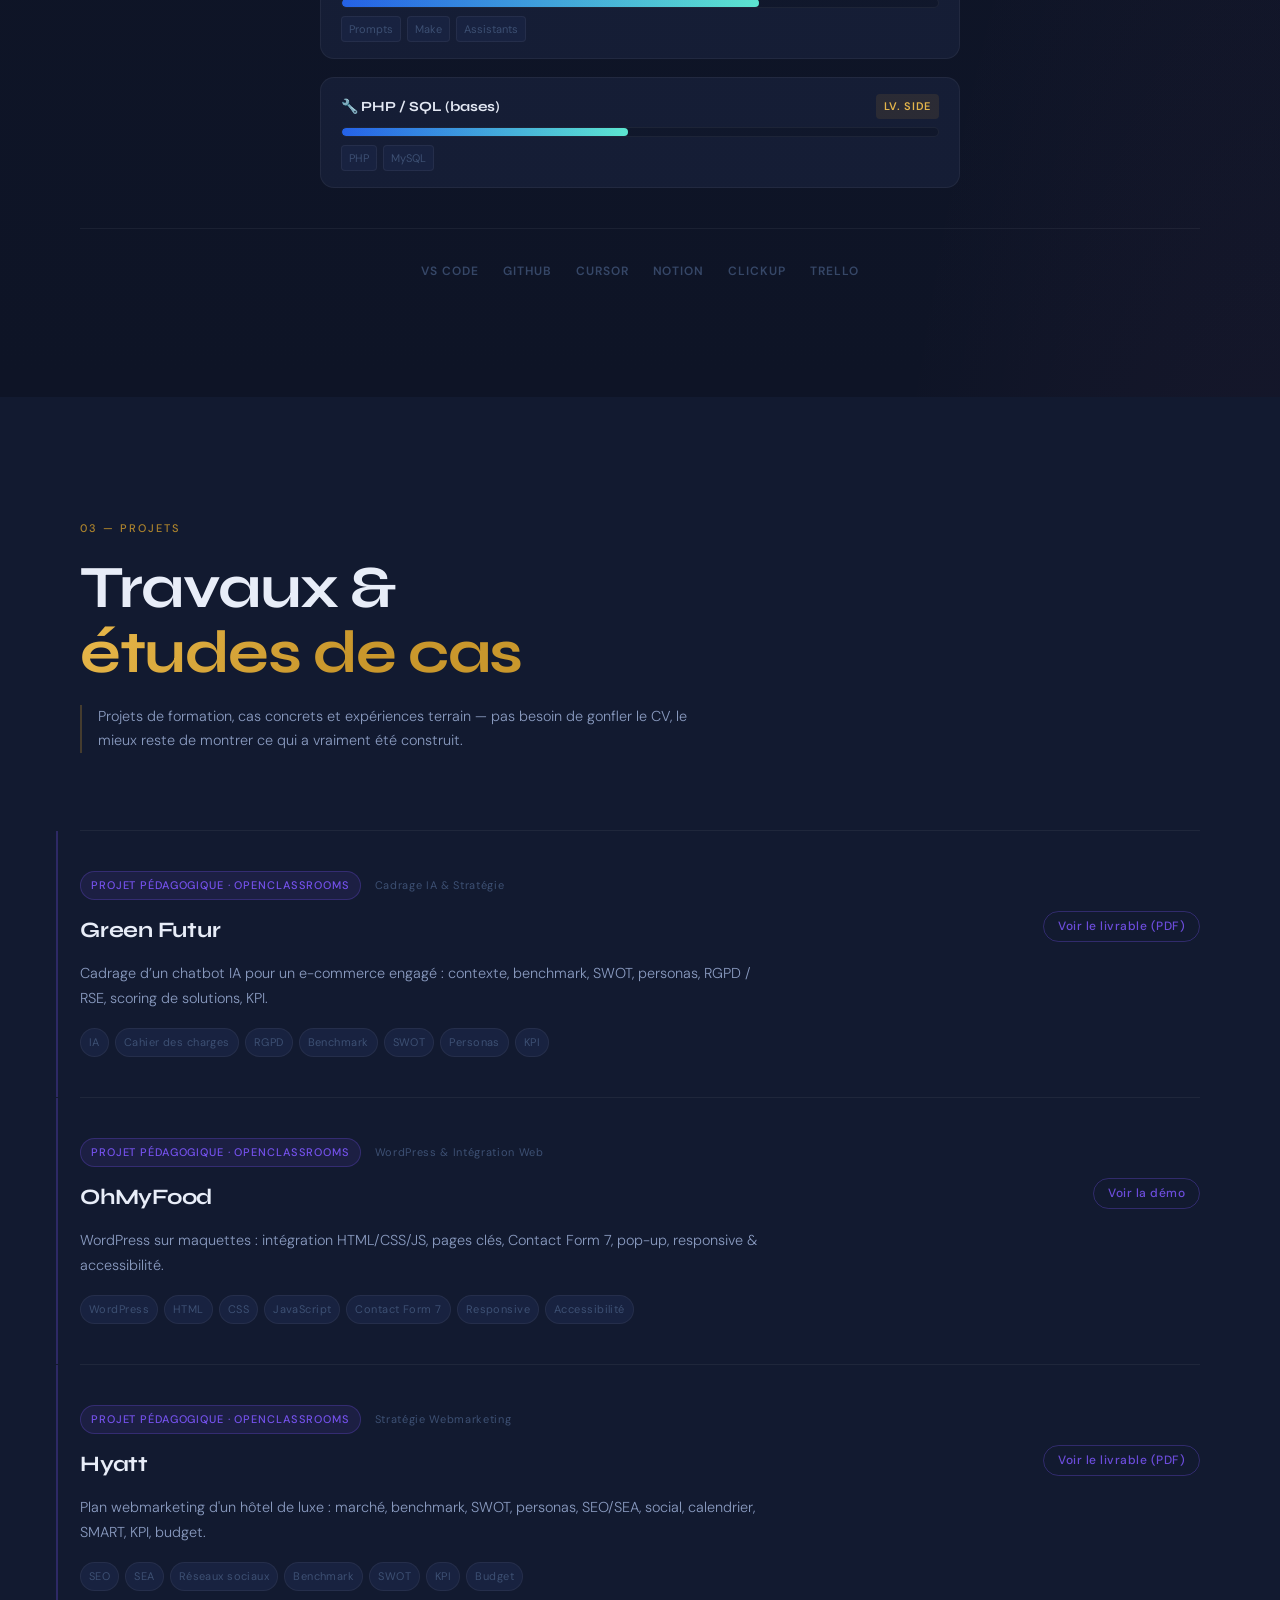
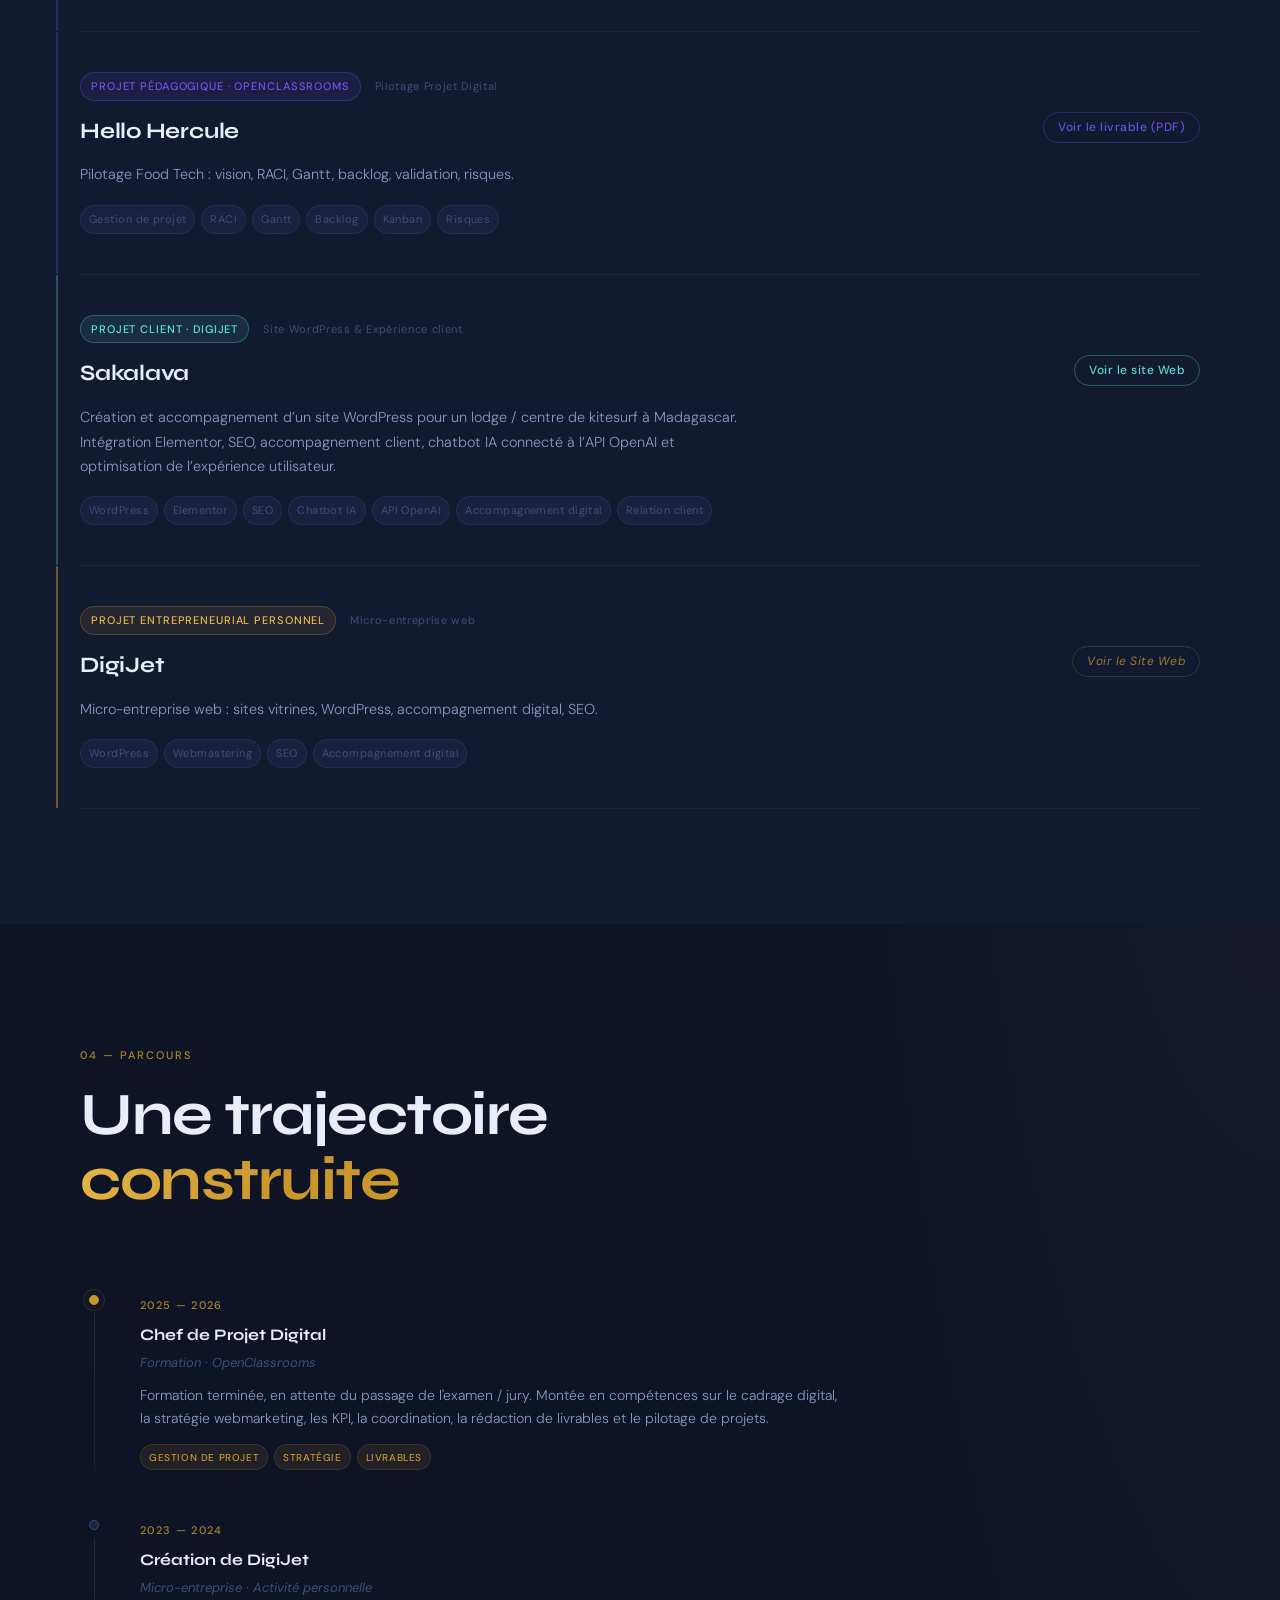
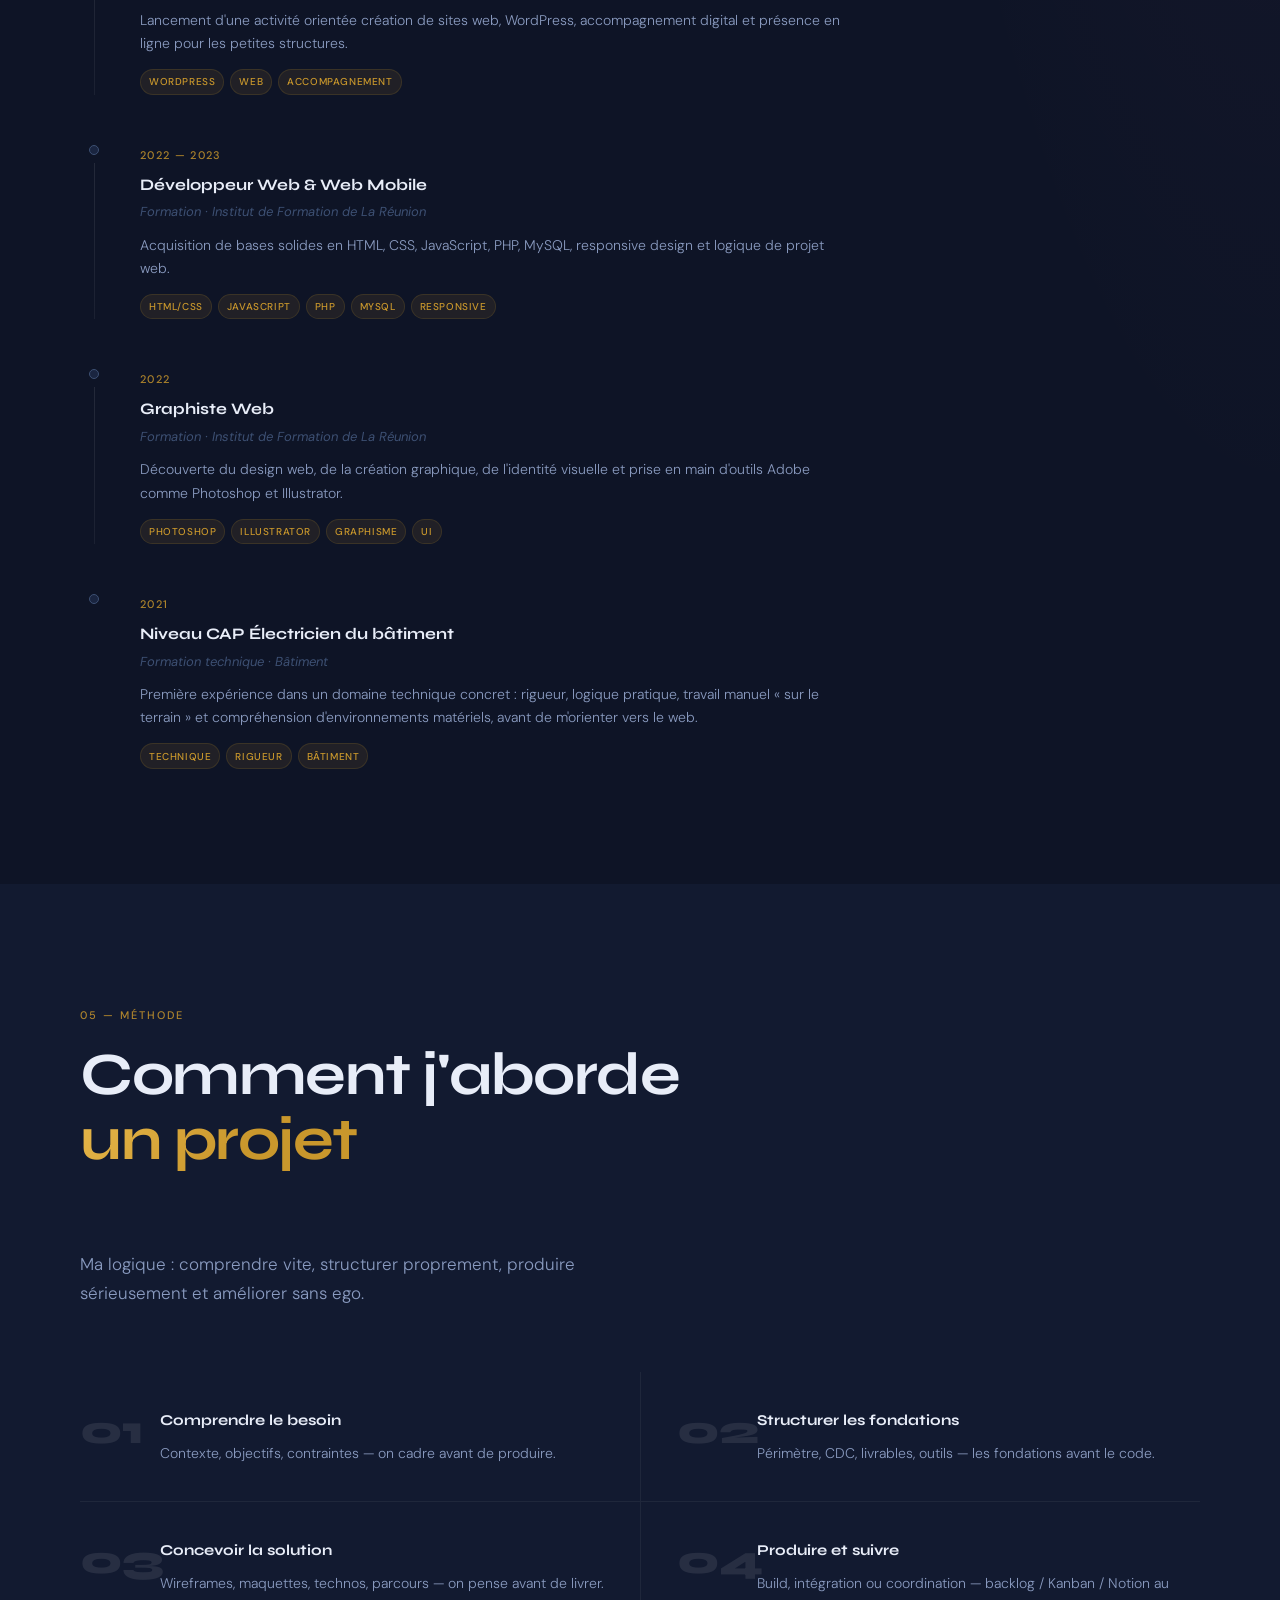
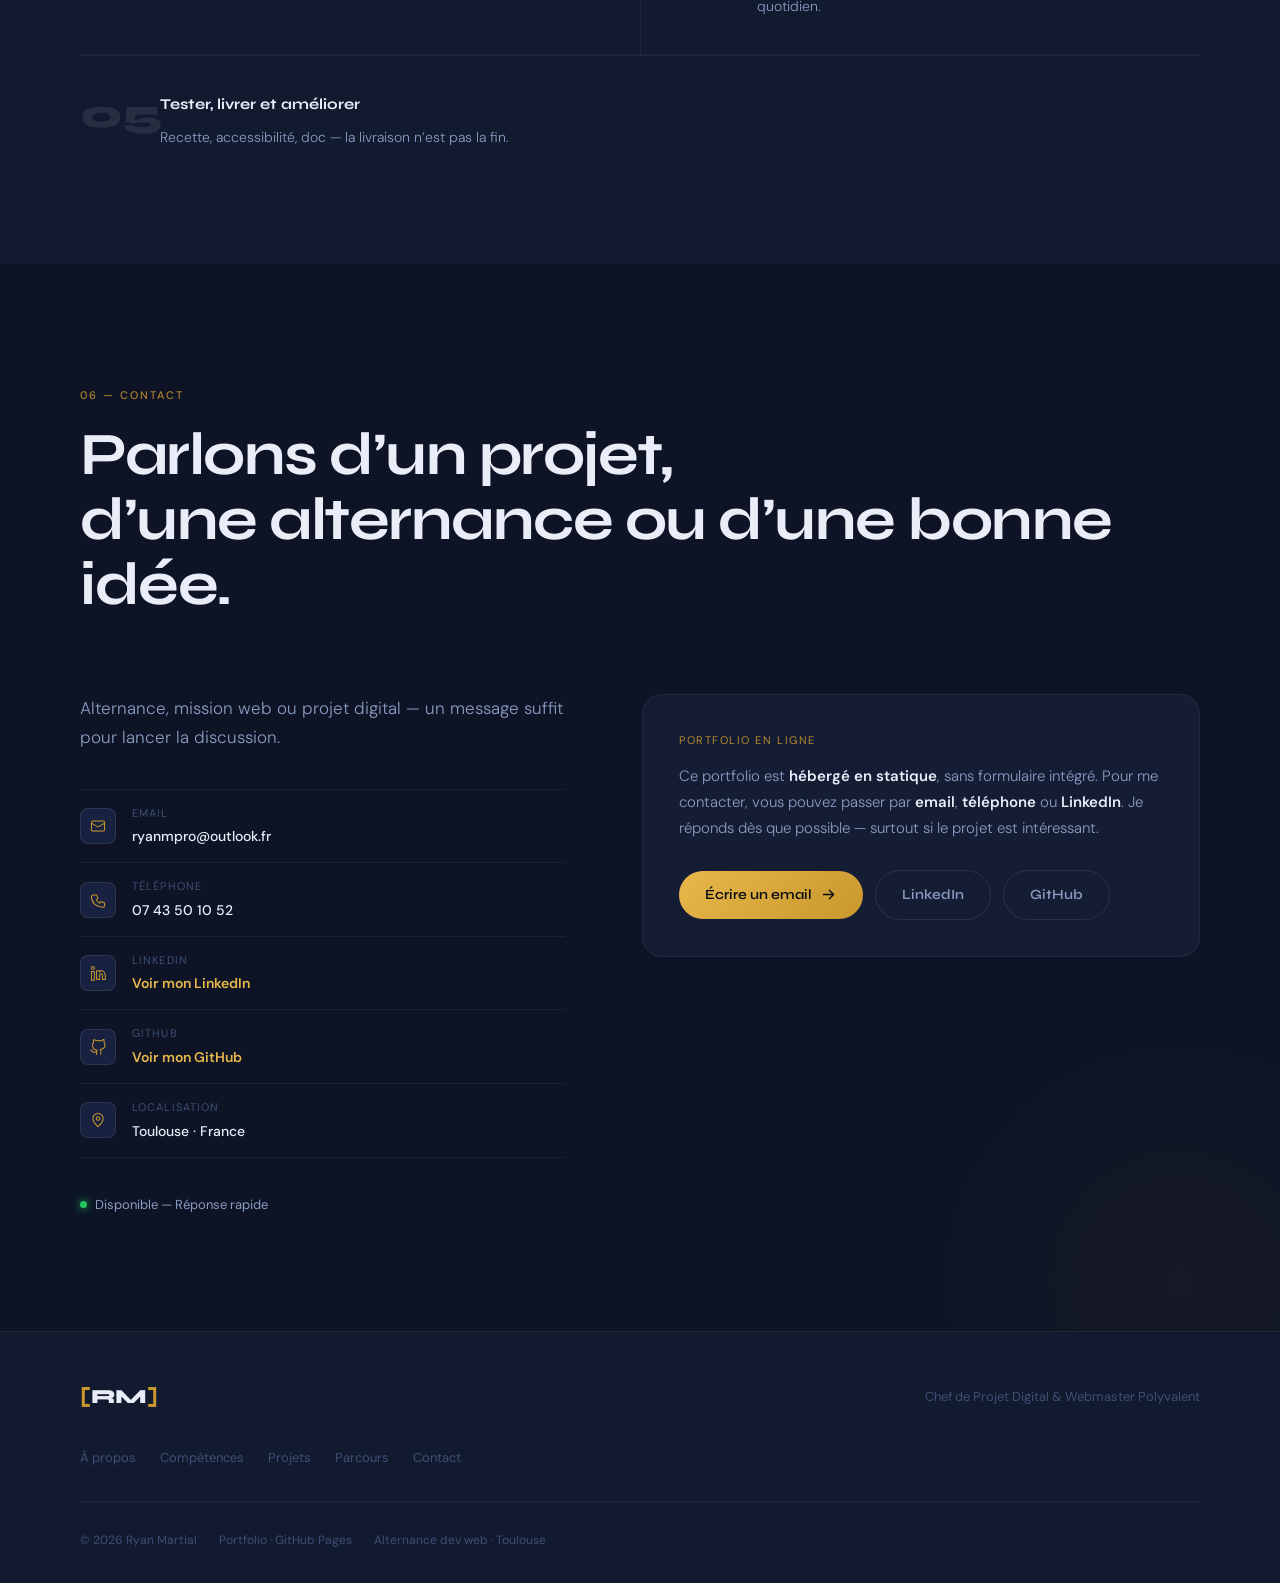
==== commit 491c4827: "Applique le mauve OpenClassrooms aux projets pédagogiques. Badge, barre latérale et boutons en #7451" ====
--- a/index.html
+++ b/index.html
@@ -304,10 +304,10 @@
         <div class="projects-list">
 
           <!-- Green Futur -->
-          <article class="project-item reveal-up" data-delay="0">
+          <article class="project-item project-item--oc reveal-up" data-delay="0">
             <div class="project-item-left">
               <div class="project-item-meta">
-                <span class="project-badge">Projet pédagogique · OpenClassrooms</span>
+                <span class="project-badge project-badge--oc">Projet pédagogique · OpenClassrooms</span>
                 <span class="project-type-label">Cadrage IA &amp; Stratégie</span>
               </div>
               <h3 class="project-item-title">Green Futur</h3>
@@ -321,16 +321,16 @@
             </div>
             <div class="project-item-right">
               <a href="assets/projets/green-futur/livrable.pdf" target="_blank" rel="noopener noreferrer">
-                <span class="btn-soon">Voir le livrable (PDF)</span>
+                <span class="btn-soon btn-soon--oc">Voir le livrable (PDF)</span>
               </a>
             </div>
           </article>
 
           <!-- OhMyFood -->
-          <article class="project-item reveal-up" data-delay="60">
+          <article class="project-item project-item--oc reveal-up" data-delay="60">
             <div class="project-item-left">
               <div class="project-item-meta">
-                <span class="project-badge">Projet pédagogique · OpenClassrooms</span>
+                <span class="project-badge project-badge--oc">Projet pédagogique · OpenClassrooms</span>
                 <span class="project-type-label">WordPress &amp; Intégration Web</span>
               </div>
               <h3 class="project-item-title">OhMyFood</h3>
@@ -345,16 +345,16 @@
             </div>
             <div class="project-item-right">
               <a href="projets/ohmyfood/" target="_blank" rel="noopener noreferrer">
-                <span class="btn-soon">Voir la démo</span>
+                <span class="btn-soon btn-soon--oc">Voir la démo</span>
               </a>
             </div>
           </article>
 
           <!-- Hyatt -->
-          <article class="project-item reveal-up" data-delay="120">
+          <article class="project-item project-item--oc reveal-up" data-delay="120">
             <div class="project-item-left">
               <div class="project-item-meta">
-                <span class="project-badge">Projet pédagogique · OpenClassrooms</span>
+                <span class="project-badge project-badge--oc">Projet pédagogique · OpenClassrooms</span>
                 <span class="project-type-label">Stratégie Webmarketing</span>
               </div>
               <h3 class="project-item-title">Hyatt</h3>
@@ -368,16 +368,16 @@
             </div>
             <div class="project-item-right">
               <a href="assets/projets/hyatt/livrable.pdf" target="_blank" rel="noopener noreferrer">
-                <span class="btn-soon">Voir le livrable (PDF)</span>
+                <span class="btn-soon btn-soon--oc">Voir le livrable (PDF)</span>
               </a>
             </div>
           </article>
 
           <!-- Hello Hercule -->
-          <article class="project-item reveal-up" data-delay="180">
+          <article class="project-item project-item--oc reveal-up" data-delay="180">
             <div class="project-item-left">
               <div class="project-item-meta">
-                <span class="project-badge">Projet pédagogique · OpenClassrooms</span>
+                <span class="project-badge project-badge--oc">Projet pédagogique · OpenClassrooms</span>
                 <span class="project-type-label">Pilotage Projet Digital</span>
               </div>
               <h3 class="project-item-title">Hello Hercule</h3>
@@ -391,7 +391,7 @@
             </div>
             <div class="project-item-right">
               <a href="assets/projets/hello-hercule/livrable.pdf" target="_blank" rel="noopener noreferrer">
-                <span class="btn-soon">Voir le livrable (PDF)</span>
+                <span class="btn-soon btn-soon--oc">Voir le livrable (PDF)</span>
               </a>
             </div>
           </article>
--- a/assets/css/style.css
+++ b/assets/css/style.css
@@ -24,6 +24,10 @@
   --gold-light:    #e8b84b;
   --gold-dim:      rgba(201, 151, 44, 0.10);
   --gold-glow:     rgba(201, 151, 44, 0.18);
+
+  /* OpenClassrooms — mauve logo */
+  --accent-oc:     #7451eb;
+  --accent-mint:   #5eead4;
 
   /* Texte */
   --text-primary:  #e8edf8;
@@ -583,6 +587,18 @@
   color: var(--accent-mint, #5eead4);
 }
 
+.project-item--oc::before {
+  background: var(--accent-oc);
+  opacity: 0.28;
+}
+.project-item--oc:hover::before {
+  background: var(--accent-oc);
+  opacity: 0.55;
+}
+.project-item--oc:hover .project-item-title {
+  color: var(--accent-oc);
+}
+
 .project-item--accent::before { background: var(--gold) !important; opacity: 0.5; }
 
 .project-item-meta {
@@ -603,6 +619,11 @@
   border-color: rgba(94, 234, 212, 0.28);
   color: var(--accent-mint, #5eead4);
 }
+.project-badge--oc {
+  background: rgba(116, 81, 235, 0.1);
+  border-color: rgba(116, 81, 235, 0.28);
+  color: var(--accent-oc);
+}
 .project-badge--gold {
   background: var(--gold-dim);
   border-color: var(--border-gold);
@@ -657,6 +678,13 @@
   color: var(--accent-mint, #5eead4);
   opacity: 0.92;
   border-color: rgba(94, 234, 212, 0.35);
+  font-style: normal;
+  font-weight: 500;
+}
+.btn-soon--oc {
+  color: var(--accent-oc);
+  opacity: 0.92;
+  border-color: rgba(116, 81, 235, 0.35);
   font-style: normal;
   font-weight: 500;
 }
